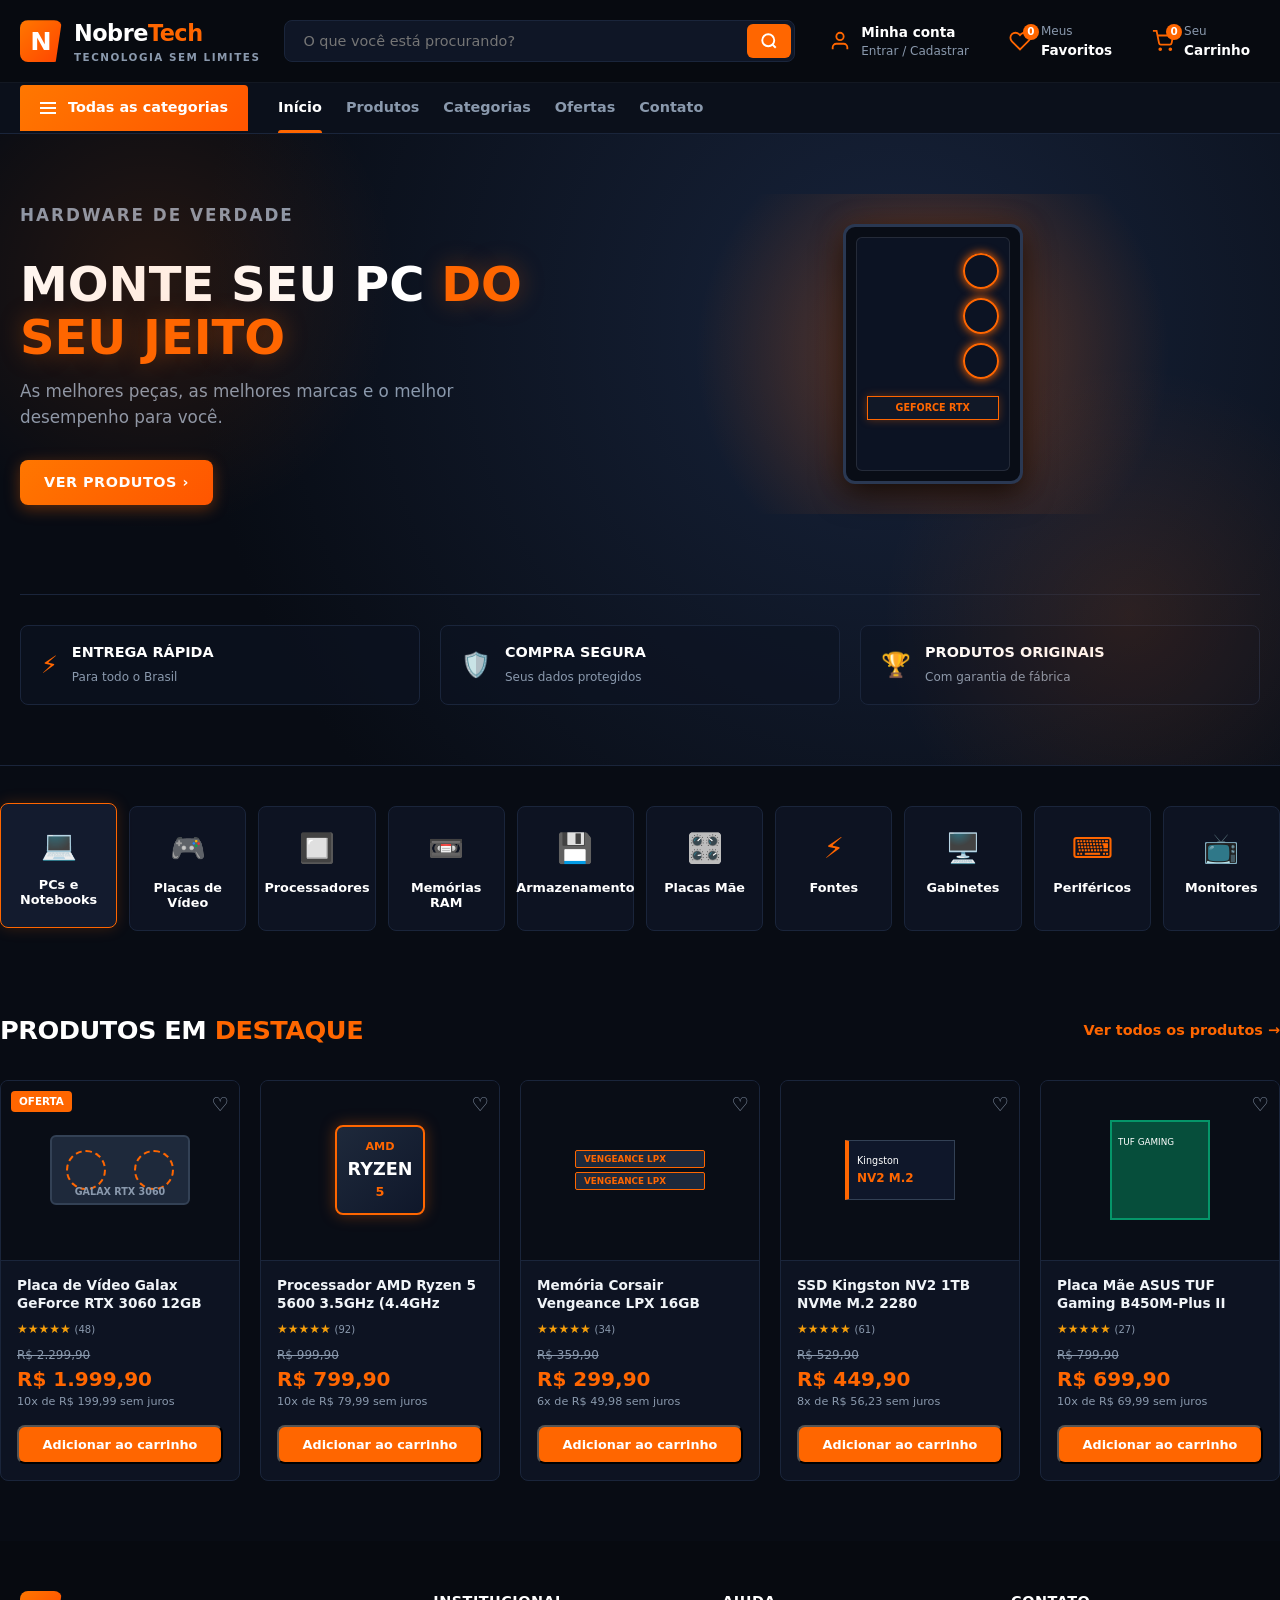
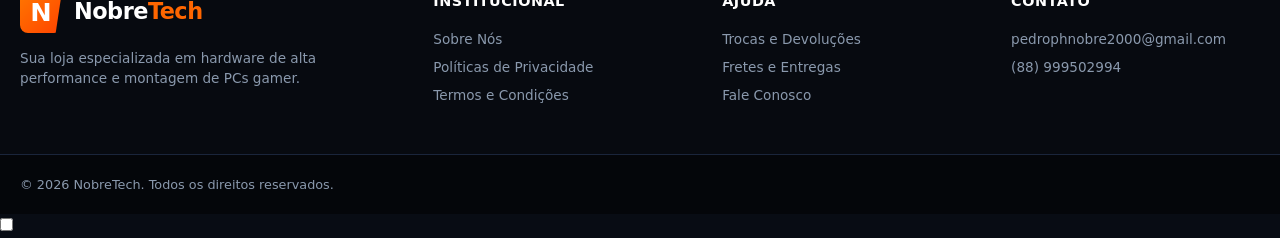
==== index.html @ abec3cfb "Update index.html" ====
<!DOCTYPE html>
<html lang="pt-BR">
<head>
    <meta charset="UTF-8">
    <meta name="viewport" content="width=device-width, initial-scale=1.0">
    <title>NobreTech - Tecnologia sem Limites</title>
    <link rel="stylesheet" href="style.css">
</head>
<body>

    <!-- CONTROLADORES DE MODAIS E GAVETAS (CHECKBOXES INVISÍVEIS) -->
    <input type="checkbox" id="cart-toggle" class="ui-toggle">
    <input type="checkbox" id="login-toggle" class="ui-toggle">
    <input type="checkbox" id="favorites-toggle" class="ui-toggle">
    <input type="checkbox" id="checkout-toggle" class="ui-toggle">

    <!-- CABEÇALHO -->
    <header class="site-header">
        <div class="container header-top">
            <a href="#" class="brand">
                <div class="brand-mark">N</div>
                <div class="brand-text">
                    <strong>Nobre<span>Tech</span></strong>
                    <small>TECNOLOGIA SEM LIMITES</small>
                </div>
            </a>

            <div class="search-box">
                <input type="text" placeholder="O que você está procurando?">
                <button type="button" aria-label="Buscar">
                    <svg viewBox="0 0 24 24"><circle cx="11" cy="11" r="8"></circle><line x1="21" y1="21" x2="16.65" y2="16.65"></line></svg>
                </button>
            </div>

            <div class="header-actions">
               <label for="auth-toggle" class="header-action" style="cursor: pointer;" title="Minha Conta">
    <div class="header-icon-wrap">
        <svg viewBox="0 0 24 24" width="22" height="22" stroke="currentColor" stroke-width="2" fill="none">
            <path d="M20 21v-2a4 4 0 0 0-4-4H8a4 4 0 0 0-4 4v2"></path>
            <circle cx="12" cy="7" r="4"></circle>
        </svg>
    </div>
    <span>
        <b>Minha conta</b>
        <small>Entrar / Cadastrar</small>
    </span>
</label>

                <label for="favorites-toggle" class="header-action">
                    <div class="header-icon-wrap">
                        <svg viewBox="0 0 24 24"><path d="M20.84 4.61a5.5 5.5 0 0 0-7.78 0L12 5.67l-1.06-1.06a5.5 5.5 0 0 0-7.78 7.78l1.06 1.06L12 21.23l8.78-8.78 1.06-1.06a5.5 5.5 0 0 0 0-7.78z"></path></svg>
                        <i>0</i>
                    </div>
                    <span>
                        <small>Meus</small>
                        <b>Favoritos</b>
                    </span>
                </label>

                <label for="cart-toggle" class="header-action">
                    <div class="header-icon-wrap">
                        <svg viewBox="0 0 24 24"><circle cx="9" cy="21" r="1"></circle><circle cx="20" cy="21" r="1"></circle><path d="M1 1h4l2.68 13.39a2 2 0 0 0 2 1.61h9.72a2 2 0 0 0 2-1.61L23 6H6"></path></svg>
                        <i>0</i>
                    </div>
                    <span>
                        <small>Seu</small>
                        <b>Carrinho</b>
                    </span>
                </label>
            </div>
        </div>

        <nav class="main-nav">
            <div class="container nav-inner">
                <div class="category-button">
                    <div class="hamburger"><i></i><i></i><i></i></div>
                    <span>Todas as categorias</span>
                </div>
                <div class="nav-links">
                    <a href="#" class="active">Início</a>
                    <a href="#">Produtos</a>
                    <a href="#">Categorias</a>
                    <a href="#">Ofertas</a>
                    <a href="#">Contato</a>
                </div>
            </div>
        </nav>
    </header>

    <!-- BANNER PRINCIPAL (HERO) -->
    <section class="hero">
        <div class="hero-shape hero-shape-left"></div>
        <div class="hero-shape hero-shape-right"></div>
        <div class="container hero-content">
            <div class="hero-copy">
                <p class="eyebrow">HARDWARE DE VERDADE</p>
                <h1>MONTE SEU PC <span>DO SEU JEITO</span></h1>
                <p>As melhores peças, as melhores marcas e o melhor desempenho para você.</p>
                <div class="hero-buttons">
                    <a href="#produtos" class="btn btn-orange">VER PRODUTOS &rsaquo;</a>
                </div>
            </div>

            <div class="hero-pc">
                <div class="pc-glow"></div>
                <div class="pc-case">
                    <div class="case-glass">
                        <div class="fan fan-1"></div>
                        <div class="fan fan-2"></div>
                        <div class="fan fan-3"></div>
                        <div class="gpu-label">GEFORCE RTX</div>
                    </div>
                </div>
            </div>

            <div class="hero-benefits">
                <div class="benefit">
                    <span>⚡</span>
                    <div>
                        <b>ENTREGA RÁPIDA</b>
                        <small>Para todo o Brasil</small>
                    </div>
                </div>
                <div class="benefit">
                    <span>🛡️</span>
                    <div>
                        <b>COMPRA SEGURA</b>
                        <small>Seus dados protegidos</small>
                    </div>
                </div>
                <div class="benefit">
                    <span>🏆</span>
                    <div>
                        <b>PRODUTOS ORIGINAIS</b>
                        <small>Com garantia de fábrica</small>
                    </div>
                </div>
            </div>
        </div>
    </section>

    <!-- CATEGORIAS -->
    <section class="categories-section container">
        <div class="category-grid">
            <div class="category-card active">
                <div class="category-icon">💻</div>
                <b>PCs e Notebooks</b>
            </div>
            <div class="category-card">
                <div class="category-icon">🎮</div>
                <b>Placas de Vídeo</b>
            </div>
            <div class="category-card">
                <div class="category-icon">🔲</div>
                <b>Processadores</b>
            </div>
            <div class="category-card">
                <div class="category-icon">📼</div>
                <b>Memórias RAM</b>
            </div>
            <div class="category-card">
                <div class="category-icon">💾</div>
                <b>Armazenamento</b>
            </div>
            <div class="category-card">
                <div class="category-icon">🎛️</div>
                <b>Placas Mãe</b>
            </div>
            <div class="category-card">
                <div class="category-icon">⚡</div>
                <b>Fontes</b>
            </div>
            <div class="category-card">
                <div class="category-icon">🖥️</div>
                <b>Gabinetes</b>
            </div>
            <div class="category-card">
                <div class="category-icon">⌨️</div>
                <b>Periféricos</b>
            </div>
            <div class="category-card">
                <div class="category-icon">📺</div>
                <b>Monitores</b>
            </div>
        </div>
    </section>

    <!-- PRODUTOS EM DESTAQUE -->
    <section id="produtos" class="products-section container">
        <div class="section-heading">
            <h2>PRODUTOS EM <span>DESTAQUE</span></h2>
            <a href="#">Ver todos os produtos &rarr;</a>
        </div>

        <div class="product-grid">
            <!-- Produto 1 -->
            <div class="product-card">
                <div class="product-image">
                    <span class="offer-tag">OFERTA</span>
                    <span class="heart">&#9825;</span>
                    <div class="gpu-shape">
                        <div class="gpu-fan"></div>
                        <div class="gpu-fan"></div>
                        <b>GALAX RTX 3060</b>
                    </div>
                </div>
                <div class="product-info">
                    <h3>Placa de Vídeo Galax GeForce RTX 3060 12GB GDDR6</h3>
                    <div class="stars">★★★★★ <small>(48)</small></div>
                    <del>R$ 2.299,90</del>
                    <div class="price">R$ 1.999,90</div>
                    <div class="installment">10x de R$ 199,99 sem juros</div>
                    <div class="product-actions">
                        <button class="btn-product">Adicionar ao carrinho</button>
                    </div>
                </div>
            </div>

            <!-- Produto 2 -->
            <div class="product-card">
                <div class="product-image">
                    <span class="heart">&#9825;</span>
                    <div class="cpu-box">
                        <span class="cpu-logo">AMD</span>
                        <b>RYZEN</b>
                        <strong>5</strong>
                    </div>
                </div>
                <div class="product-info">
                    <h3>Processador AMD Ryzen 5 5600 3.5GHz (4.4GHz Turbo)</h3>
                    <div class="stars">★★★★★ <small>(92)</small></div>
                    <del>R$ 999,90</del>
                    <div class="price">R$ 799,90</div>
                    <div class="installment">10x de R$ 79,99 sem juros</div>
                    <div class="product-actions">
                        <button class="btn-product">Adicionar ao carrinho</button>
                    </div>
                </div>
            </div>

            <!-- Produto 3 -->
            <div class="product-card">
                <div class="product-image">
                    <span class="heart">&#9825;</span>
                    <div>
                        <div class="ram-stick">VENGEANCE LPX</div>
                        <div class="ram-stick">VENGEANCE LPX</div>
                    </div>
                </div>
                <div class="product-info">
                    <h3>Memória Corsair Vengeance LPX 16GB (2x8GB) DDR4 3200MHz</h3>
                    <div class="stars">★★★★★ <small>(34)</small></div>
                    <del>R$ 359,90</del>
                    <div class="price">R$ 299,90</div>
                    <div class="installment">6x de R$ 49,98 sem juros</div>
                    <div class="product-actions">
                        <button class="btn-product">Adicionar ao carrinho</button>
                    </div>
                </div>
            </div>

            <!-- Produto 4 -->
            <div class="product-card">
                <div class="product-image">
                    <span class="heart">&#9825;</span>
                    <div class="ssd-drive">
                        <small style="color:#fff; font-size: 0.6rem;">Kingston</small>
                        <b style="color:var(--primary); font-size: 0.75rem;">NV2 M.2</b>
                    </div>
                </div>
                <div class="product-info">
                    <h3>SSD Kingston NV2 1TB NVMe M.2 2280</h3>
                    <div class="stars">★★★★★ <small>(61)</small></div>
                    <del>R$ 529,90</del>
                    <div class="price">R$ 449,90</div>
                    <div class="installment">8x de R$ 56,23 sem juros</div>
                    <div class="product-actions">
                        <button class="btn-product">Adicionar ao carrinho</button>
                    </div>
                </div>
            </div>

            <!-- Produto 5 -->
            <div class="product-card">
                <div class="product-image">
                    <span class="heart">&#9825;</span>
                    <div class="motherboard-shape">
                        <small style="color:#fff; font-size:0.55rem;">TUF GAMING</small>
                    </div>
                </div>
                <div class="product-info">
                    <h3>Placa Mãe ASUS TUF Gaming B450M-Plus II</h3>
                    <div class="stars">★★★★★ <small>(27)</small></div>
                    <del>R$ 799,90</del>
                    <div class="price">R$ 699,90</div>
                    <div class="installment">10x de R$ 69,99 sem juros</div>
                    <div class="product-actions">
                        <button class="btn-product">Adicionar ao carrinho</button>
                    </div>
                </div>
            </div>
        </div>
    </section>

    <!-- RODAPÉ -->
    <footer class="footer">
        <div class="container footer-main">
            <div>
                <a href="#" class="brand">
                    <div class="brand-mark">N</div>
                    <div class="brand-text">
                        <strong>Nobre<span>Tech</span></strong>
                    </div>
                </a>
                <p>Sua loja especializada em hardware de alta performance e montagem de PCs gamer.</p>
            </div>
            <div class="footer-column">
                <h3>INSTITUCIONAL</h3>
                <a href="#">Sobre Nós</a>
                <a href="#">Políticas de Privacidade</a>
                <a href="#">Termos e Condições</a>
            </div>
            <div class="footer-column">
                <h3>AJUDA</h3>
                <a href="#">Trocas e Devoluções</a>
                <a href="#">Fretes e Entregas</a>
                <a href="#">Fale Conosco</a>
            </div>
            <div class="footer-column">
                <h3>CONTATO</h3>
                <span>pedrophnobre2000@gmail.com</span>
                <span>(88) 999502994</span>
            </div>
        </div>
        <div class="footer-bottom">
            <div class="container">
                <p>&copy; 2026 NobreTech. Todos os direitos reservados.</p>
            </div>
        </div>
    </footer>

    <!-- GAVETA DO CARRINHO (INICIA VAZIA) -->
    <label for="cart-toggle" class="cart-overlay"></label>
    <div class="cart-drawer">
        <div class="cart-head">
            <h2>Seu Carrinho</h2>
            <label for="cart-toggle" class="modal-close">&times;</label>
        </div>

        <!-- ÁREA DINÂMICA (PREENCHIDA E GERENCIADA PELO SCRIPT.JS) -->
        <div class="cart-items">
            <p class="cart-empty-msg">Seu carrinho está vazio.</p>
        </div>

        <div class="cart-summary">
            <div>
                <span>Subtotal</span>
                <strong>R$ 0,00</strong>
            </div>
            <div>
                <span>Frete</span>
                <span class="free">Grátis</span>
            </div>
            <div class="total">
                <span>Total</span>
                <strong>R$ 0,00</strong>
            </div>
            
            <button type="button" class="btn btn-orange checkout-button">
                Finalizar Compra
            </button>
            <label for="cart-toggle" class="continue-shopping">
                Continuar Comprando
            </label>
        </div>
    </div>

    <!-- CHAMADA DO SCRIPT DE ADICIONAR/REMOVER PRODUTOS -->
    <script src="script.js"></script>

<!-- PAINEL LATERAL DE CADASTRO -->
<input type="checkbox" id="auth-toggle" class="drawer-toggle">
<div class="cart-drawer-overlay">
    <label for="auth-toggle" class="drawer-overlay-bg"></label>
    <div class="cart-drawer" style="max-width: 400px; padding: 25px;">
        <div class="cart-header">
            <h2>Criar Conta</h2>
            <label for="auth-toggle" class="cart-close" style="cursor: pointer;">&times;</label>
        </div>
        
        <form id="register-form" style="display: flex; flex-direction: column; gap: 15px; margin-top: 20px;">
            <div>
                <label style="display: block; margin-bottom: 5px; font-weight: 500;">Nome Completo</label>
                <input type="text" id="reg-name" required placeholder="Digite seu nome" style="width: 100%; padding: 10px; border: 1px solid #ddd; border-radius: 6px;">
            </div>
            <div>
                <label style="display: block; margin-bottom: 5px; font-weight: 500;">E-mail</label>
                <input type="email" id="reg-email" required placeholder="seu@email.com" style="width: 100%; padding: 10px; border: 1px solid #ddd; border-radius: 6px;">
            </div>
            <div>
                <label style="display: block; margin-bottom: 5px; font-weight: 500;">Senha</label>
                <input type="password" id="reg-password" required placeholder="Mínimo 6 caracteres" style="width: 100%; padding: 10px; border: 1px solid #ddd; border-radius: 6px;">
            </div>
            <button type="submit" class="btn-primary" style="margin-top: 10px; padding: 12px; border: none; cursor: pointer; border-radius: 6px; font-weight: bold;">Cadastrar</button>
        </form>
        
        <p id="auth-message" style="margin-top: 15px; text-align: center; color: #28a745; font-weight: bold; display: none;"></p>
    </div>
</div>
</body>
</html>
---- style.css ----
/* ==========================================================
   RESET E VARIÁVEIS DE CORES E ESTILOS
   ========================================================== */
:root {
    --bg-dark: #080c14;
    --bg-card: #0d1322;
    --bg-card-hover: #131b2e;
    --bg-header: #070a10;
    --bg-nav: #0b101b;
    --border-color: #1a253b;
    --border-focus: #ff6600;
    
    --primary: #ff6600;
    --primary-hover: #e05500;
    --primary-glow: rgba(255, 102, 0, 0.35);
    
    --text-main: #f0f4f8;
    --text-muted: #8a99ad;
    --text-white: #ffffff;
    
    --font-family: 'Segoe UI', system-ui, -apple-system, sans-serif;
    --transition: all 0.25s cubic-bezier(0.4, 0, 0.2, 1);
    --border-radius: 8px;
    --container-max: 1280px;
}

* {
    margin: 0;
    padding: 0;
    box-sizing: border-box;
    font-family: var(--font-family);
}

body {
    background-color: var(--bg-dark);
    color: var(--text-main);
    line-height: 1.5;
    overflow-x: hidden;
}

a {
    color: inherit;
    text-decoration: none;
    transition: var(--transition);
}

ul {
    list-style: none;
}

.container {
    max-width: var(--container-max);
    margin: 0 auto;
    padding: 0 20px;
}

/* Esconder os checkboxes que controlam os modais e gavetas */
.ui-toggle {
    display: none;
}

/* ==========================================================
   BOTÕES GERAIS
   ========================================================== */
.btn {
    display: inline-flex;
    align-items: center;
    justify-content: center;
    gap: 8px;
    padding: 12px 24px;
    font-weight: 700;
    font-size: 0.9rem;
    border-radius: var(--border-radius);
    cursor: pointer;
    transition: var(--transition);
    border: none;
    text-transform: uppercase;
    letter-spacing: 0.5px;
}

.btn-orange {
    background: linear-gradient(135deg, #ff7700 0%, #ff5500 100%);
    color: #fff;
    box-shadow: 0 4px 15px var(--primary-glow);
}

.btn-orange:hover {
    background: linear-gradient(135deg, #ff8811 0%, #ff6600 100%);
    box-shadow: 0 6px 20px rgba(255, 102, 0, 0.5);
    transform: translateY(-2px);
}

.btn-outline {
    background: transparent;
    color: var(--text-main);
    border: 1px solid var(--border-color);
}

.btn-outline:hover {
    border-color: var(--primary);
    color: var(--primary);
    background: rgba(255, 102, 0, 0.05);
}

/* ==========================================================
   CABEÇALHO (HEADER)
   ========================================================== */
.site-header {
    background-color: var(--bg-header);
    border-bottom: 1px solid var(--border-color);
    position: sticky;
    top: 0;
    z-index: 100;
}

.header-top {
    display: flex;
    align-items: center;
    justify-content: space-between;
    padding: 16px 20px;
    gap: 24px;
}

/* Marca / Logo */
.brand {
    display: flex;
    align-items: center;
    gap: 12px;
}

.brand-mark {
    background: linear-gradient(135deg, #ff7700, #ff4400);
    color: white;
    font-weight: 900;
    font-size: 1.6rem;
    width: 42px;
    height: 42px;
    display: flex;
    align-items: center;
    justify-content: center;
    border-radius: 8px;
    clip-path: polygon(0 0, 100% 0, 85% 100%, 0% 100%);
}

.brand-text {
    display: flex;
    flex-direction: column;
}

.brand-text strong {
    font-size: 1.4rem;
    color: var(--text-white);
    letter-spacing: -0.5px;
}

.brand-text strong span {
    color: var(--primary);
}

.brand-text small {
    font-size: 0.65rem;
    color: var(--text-muted);
    letter-spacing: 1.5px;
    font-weight: 600;
}

/* Barra de Busca */
.search-box {
    flex: 1;
    max-width: 550px;
    display: flex;
    position: relative;
}

.search-box input {
    width: 100%;
    padding: 12px 18px;
    background-color: #0f1626;
    border: 1px solid var(--border-color);
    border-radius: var(--border-radius);
    color: var(--text-main);
    font-size: 0.9rem;
    outline: none;
    transition: var(--transition);
}

.search-box input:focus {
    border-color: var(--primary);
    box-shadow: 0 0 0 3px rgba(255, 102, 0, 0.15);
}

.search-box button {
    position: absolute;
    right: 4px;
    top: 4px;
    bottom: 4px;
    width: 44px;
    background: var(--primary);
    border: none;
    border-radius: 6px;
    color: white;
    cursor: pointer;
    display: flex;
    align-items: center;
    justify-content: center;
    transition: var(--transition);
}

.search-box button:hover {
    background: var(--primary-hover);
}

.search-box button svg {
    width: 18px;
    height: 18px;
    stroke: currentColor;
    stroke-width: 2.5;
    fill: none;
}

/* Ações do Cabeçalho (Conta, Favoritos, Carrinho) */
.header-actions {
    display: flex;
    align-items: center;
    gap: 20px;
}

.header-action {
    display: flex;
    align-items: center;
    gap: 10px;
    cursor: pointer;
    padding: 6px 10px;
    border-radius: var(--border-radius);
    transition: var(--transition);
}

.header-action:hover {
    background-color: rgba(255, 255, 255, 0.05);
}

.header-action svg {
    width: 22px;
    height: 22px;
    stroke: var(--primary);
    stroke-width: 2;
    fill: none;
}

.header-action span {
    display: flex;
    flex-direction: column;
}

.header-action b {
    font-size: 0.85rem;
    color: var(--text-white);
}

.header-action small {
    font-size: 0.75rem;
    color: var(--text-muted);
}

.header-icon-wrap {
    position: relative;
    display: flex;
}

.header-icon-wrap i {
    position: absolute;
    top: -6px;
    right: -8px;
    background: var(--primary);
    color: white;
    font-style: normal;
    font-size: 0.65rem;
    font-weight: bold;
    width: 16px;
    height: 16px;
    border-radius: 50%;
    display: flex;
    align-items: center;
    justify-content: center;
}

/* Navegação Secundária */
.main-nav {
    background-color: var(--bg-nav);
    border-top: 1px solid rgba(255, 255, 255, 0.03);
}

.nav-inner {
    display: flex;
    align-items: center;
    gap: 30px;
}

.category-button {
    background: linear-gradient(135deg, #ff7700, #ff5500);
    color: white;
    font-weight: 700;
    padding: 12px 20px;
    display: flex;
    align-items: center;
    gap: 12px;
    font-size: 0.9rem;
    border-radius: 4px 4px 0 0;
}

.hamburger i {
    display: block;
    width: 16px;
    height: 2px;
    background: white;
    margin: 3px 0;
}

.nav-links {
    display: flex;
    gap: 24px;
}

.nav-links a {
    font-size: 0.9rem;
    font-weight: 600;
    color: var(--text-muted);
    padding: 14px 0;
    position: relative;
}

.nav-links a:hover,
.nav-links a.active {
    color: var(--text-white);
}

.nav-links a.active::after {
    content: '';
    position: absolute;
    bottom: 0;
    left: 0;
    right: 0;
    height: 3px;
    background: var(--primary);
    border-radius: 3px 3px 0 0;
}

/* ==========================================================
   SEÇÃO HERO (BANNER PRINCIPAL)
   ========================================================== */
.hero {
    position: relative;
    padding: 60px 0;
    background: radial-gradient(circle at 70% 30%, #17233b 0%, var(--bg-dark) 70%);
    overflow: hidden;
    border-bottom: 1px solid var(--border-color);
}

.hero-shape {
    position: absolute;
    width: 500px;
    height: 500px;
    background: radial-gradient(circle, rgba(255, 102, 0, 0.12) 0%, rgba(0,0,0,0) 70%);
    pointer-events: none;
}

.hero-shape-left { top: -100px; left: -100px; }
.hero-shape-right { bottom: -100px; right: -100px; }

.hero-content {
    display: grid;
    grid-template-columns: 1fr 1.2fr;
    gap: 40px;
    align-items: center;
}

.eyebrow {
    color: var(--primary);
    font-weight: 800;
    letter-spacing: 2px;
    font-size: 0.85rem;
    margin-bottom: 10px;
}

.hero-copy h1 {
    font-size: 3rem;
    line-height: 1.1;
    font-weight: 900;
    color: var(--text-white);
    margin-bottom: 16px;
}

.hero-copy h1 span {
    color: var(--primary);
    text-shadow: 0 0 25px var(--primary-glow);
}

.hero-copy p {
    color: var(--text-muted);
    font-size: 1.05rem;
    margin-bottom: 30px;
    max-width: 480px;
}

.hero-buttons {
    display: flex;
    gap: 16px;
}

/* Ilustração do Setup PC em CSS */
.hero-pc {
    position: relative;
    height: 320px;
    display: flex;
    align-items: center;
    justify-content: center;
}

.pc-glow {
    position: absolute;
    width: 100%;
    height: 100%;
    background: radial-gradient(circle, var(--primary-glow) 0%, transparent 65%);
}

.pc-case {
    width: 180px;
    height: 260px;
    background: #090d16;
    border: 3px solid #2a3852;
    border-radius: 12px;
    position: relative;
    box-shadow: 0 10px 30px rgba(0,0,0,0.8), 0 0 30px rgba(255, 102, 0, 0.2);
    padding: 10px;
}

.case-glass {
    width: 100%;
    height: 100%;
    background: rgba(15, 23, 42, 0.7);
    border-radius: 6px;
    position: relative;
    overflow: hidden;
    border: 1px solid rgba(255, 255, 255, 0.1);
}

.fan {
    width: 36px;
    height: 36px;
    border: 2px solid var(--primary);
    border-radius: 50%;
    position: absolute;
    box-shadow: 0 0 10px var(--primary);
}

.fan-1 { top: 15px; right: 10px; }
.fan-2 { top: 60px; right: 10px; }
.fan-3 { top: 105px; right: 10px; }

.gpu-label {
    position: absolute;
    bottom: 50px;
    left: 10px;
    right: 10px;
    height: 24px;
    background: #111827;
    border: 1px solid var(--primary);
    color: var(--primary);
    font-size: 0.6rem;
    font-weight: bold;
    display: flex;
    align-items: center;
    justify-content: center;
    box-shadow: 0 0 8px var(--primary-glow);
}

.hero-benefits {
    grid-column: 1 / -1;
    display: grid;
    grid-template-columns: repeat(3, 1fr);
    gap: 20px;
    margin-top: 40px;
    padding-top: 30px;
    border-top: 1px solid var(--border-color);
}

.benefit {
    display: flex;
    align-items: center;
    gap: 14px;
    background: rgba(13, 19, 34, 0.6);
    padding: 16px 20px;
    border-radius: var(--border-radius);
    border: 1px solid var(--border-color);
}

.benefit span {
    color: var(--primary);
    font-size: 1.5rem;
}

.benefit b {
    display: block;
    color: var(--text-white);
    font-size: 0.9rem;
}

.benefit small {
    color: var(--text-muted);
    font-size: 0.75rem;
}

/* ==========================================================
   SEÇÃO DE CATEGORIAS
   ========================================================== */
.categories-section {
    padding: 40px 0;
}

.category-grid {
    display: grid;
    grid-template-columns: repeat(auto-fill, minmax(110px, 1fr));
    gap: 12px;
}

.category-card {
    background: var(--bg-card);
    border: 1px solid var(--border-color);
    padding: 20px 10px;
    border-radius: var(--border-radius);
    text-align: center;
    display: flex;
    flex-direction: column;
    align-items: center;
    gap: 10px;
    transition: var(--transition);
}

.category-card:hover,
.category-card.active {
    border-color: var(--primary);
    background: var(--bg-card-hover);
    transform: translateY(-3px);
    box-shadow: 0 5px 15px rgba(0,0,0,0.3);
}

.category-card.active {
    border-color: var(--primary);
    box-shadow: 0 0 15px rgba(255, 102, 0, 0.2);
}

.category-icon {
    font-size: 1.8rem;
    color: var(--primary);
}

.category-card b {
    font-size: 0.8rem;
    color: var(--text-white);
    line-height: 1.2;
}

/* ==========================================================
   SEÇÃO DE PRODUTOS
   ========================================================== */
.products-section {
    padding: 40px 0 60px 0;
}

.section-heading {
    display: flex;
    justify-content: space-between;
    align-items: center;
    margin-bottom: 30px;
}

.section-heading h2 {
    font-size: 1.6rem;
    font-weight: 800;
    color: var(--text-white);
    letter-spacing: -0.5px;
}

.section-heading h2 span {
    color: var(--primary);
}

.section-heading a {
    color: var(--primary);
    font-weight: 700;
    font-size: 0.9rem;
}

.section-heading a:hover {
    text-decoration: underline;
}

.product-grid {
    display: grid;
    grid-template-columns: repeat(auto-fill, minmax(230px, 1fr));
    gap: 20px;
}

.product-card {
    background: var(--bg-card);
    border: 1px solid var(--border-color);
    border-radius: var(--border-radius);
    overflow: hidden;
    display: flex;
    flex-direction: column;
    transition: var(--transition);
    position: relative;
}

.product-card:hover {
    border-color: #2e3e5e;
    transform: translateY(-5px);
    box-shadow: 0 10px 25px rgba(0,0,0,0.5);
}

.product-image {
    height: 180px;
    background: #090d16;
    position: relative;
    display: flex;
    align-items: center;
    justify-content: center;
    border-bottom: 1px solid var(--border-color);
}

.offer-tag {
    position: absolute;
    top: 10px;
    left: 10px;
    background: var(--primary);
    color: white;
    font-size: 0.65rem;
    font-weight: 900;
    padding: 3px 8px;
    border-radius: 4px;
}

.heart {
    position: absolute;
    top: 10px;
    right: 10px;
    color: var(--text-muted);
    font-size: 1.2rem;
    cursor: pointer;
    transition: var(--transition);
}

.heart:hover {
    color: var(--primary);
}

/* Arte dos Produtos feita em CSS */
.gpu-shape {
    width: 140px;
    height: 70px;
    background: #1e293b;
    border-radius: 6px;
    border: 2px solid #334155;
    position: relative;
    display: flex;
    align-items: center;
    justify-content: space-around;
}

.gpu-fan {
    width: 40px;
    height: 40px;
    border: 2px dashed var(--primary);
    border-radius: 50%;
}

.gpu-shape b {
    position: absolute;
    bottom: 4px;
    font-size: 0.6rem;
    color: var(--text-muted);
}

.cpu-box {
    width: 90px;
    height: 90px;
    background: linear-gradient(135deg, #1e293b, #0f172a);
    border: 2px solid var(--primary);
    border-radius: 8px;
    display: flex;
    flex-direction: column;
    align-items: center;
    justify-content: center;
    color: white;
    box-shadow: 0 0 15px var(--primary-glow);
}

.cpu-logo { font-size: 0.7rem; font-weight: bold; color: var(--primary); }
.cpu-box b { font-size: 1.1rem; }
.cpu-box strong { font-size: 0.8rem; color: var(--primary); }

.ram-stick {
    width: 130px;
    height: 18px;
    background: #1e293b;
    border: 1px solid var(--primary);
    margin: 4px 0;
    border-radius: 2px;
    display: flex;
    align-items: center;
    padding-left: 8px;
    font-size: 0.55rem;
    color: var(--primary);
    font-weight: bold;
}

.ssd-drive {
    width: 110px;
    height: 60px;
    background: #0f172a;
    border: 1px solid #334155;
    border-left: 4px solid var(--primary);
    padding: 8px;
    display: flex;
    flex-direction: column;
    justify-content: center;
}

.motherboard-shape {
    width: 100px;
    height: 100px;
    background: #064e3b;
    border: 2px solid #059669;
    position: relative;
    padding: 6px;
}

.psu-shape {
    width: 90px;
    height: 80px;
    background: #111827;
    border: 2px solid #374151;
    display: flex;
    flex-direction: column;
    align-items: center;
    justify-content: center;
    color: #f59e0b;
    font-weight: bold;
    font-size: 0.8rem;
}

/* Detalhes e Ações do Produto */
.product-info {
    padding: 16px;
    display: flex;
    flex-direction: column;
    flex: 1;
}

.product-info h3 {
    font-size: 0.85rem;
    color: var(--text-main);
    font-weight: 600;
    line-height: 1.3;
    margin-bottom: 8px;
    height: 2.6em;
    overflow: hidden;
}

.stars {
    color: #f59e0b;
    font-size: 0.75rem;
    margin-bottom: 8px;
}

.stars small {
    color: var(--text-muted);
}

del {
    font-size: 0.75rem;
    color: var(--text-muted);
}

.price {
    font-size: 1.25rem;
    color: var(--primary);
    font-weight: 800;
}

.installment {
    font-size: 0.7rem;
    color: var(--text-muted);
    margin-bottom: 14px;
}

.product-actions {
    margin-top: auto;
    display: flex;
    flex-direction: column;
    gap: 8px;
}

.btn-product {
    background: var(--primary);
    color: white;
    text-align: center;
    padding: 10px;
    border-radius: var(--border-radius);
    font-weight: 700;
    font-size: 0.8rem;
    cursor: pointer;
    transition: var(--transition);
}

.btn-product:hover {
    background: var(--primary-hover);
}

.view-product {
    text-align: center;
    font-size: 0.75rem;
    color: var(--text-muted);
    cursor: pointer;
}

.view-product:hover {
    color: var(--text-white);
}

/* ==========================================================
   BANNER DE OFERTAS & PAGAMENTO
   ========================================================== */
.offers-section {
    padding: 20px 0;
}

.offer-banner {
    background: linear-gradient(90deg, #17233b 0%, #0d1322 100%);
    border: 1px solid var(--border-color);
    border-left: 4px solid var(--primary);
    padding: 30px 40px;
    border-radius: var(--border-radius);
    display: flex;
    justify-content: space-between;
    align-items: center;
}

.offer-banner p {
    color: var(--primary);
    font-weight: 800;
    font-size: 0.8rem;
}

.offer-banner h2 {
    font-size: 1.8rem;
    color: var(--text-white);
}

.offer-banner span {
    color: var(--text-muted);
    font-size: 0.9rem;
}

.payment-section {
    padding: 40px 0;
}

.payment-title {
    text-align: center;
    margin-bottom: 30px;
}

.payment-title p { color: var(--primary); font-weight: bold; font-size: 0.8rem; }
.payment-title h2 { color: var(--text-white); font-size: 1.6rem; }
.payment-title h2 span { color: var(--primary); }

.payment-grid {
    display: grid;
    grid-template-columns: repeat(3, 1fr);
    gap: 20px;
}

.payment-card {
    background: var(--bg-card);
    border: 1px solid var(--border-color);
    padding: 20px;
    border-radius: var(--border-radius);
    display: flex;
    align-items: center;
    gap: 15px;
    cursor: pointer;
    transition: var(--transition);
}

.payment-card:hover {
    border-color: var(--primary);
}

.payment-card b { display: block; color: var(--text-white); }
.payment-card small { color: var(--text-muted); }

/* BARRA DE BENEFÍCIOS INFERIOR */
.benefits-bar {
    background: var(--bg-nav);
    border-top: 1px solid var(--border-color);
    border-bottom: 1px solid var(--border-color);
    padding: 30px 0;
}

.benefits-grid {
    display: grid;
    grid-template-columns: repeat(4, 1fr);
    gap: 20px;
}

.bottom-benefit {
    display: flex;
    align-items: center;
    gap: 12px;
}

.bottom-benefit span {
    color: var(--primary);
    font-size: 1.4rem;
}

.bottom-benefit b {
    display: block;
    color: var(--text-white);
    font-size: 0.85rem;
}

.bottom-benefit small {
    color: var(--text-muted);
    font-size: 0.75rem;
}

/* ==========================================================
   RODAPÉ (FOOTER)
   ========================================================== */
.footer {
    background: var(--bg-header);
    padding-top: 50px;
}

.footer-main {
    display: grid;
    grid-template-columns: 1.5fr 1fr 1fr 1fr;
    gap: 40px;
    padding-bottom: 40px;
}

.footer-main p {
    color: var(--text-muted);
    font-size: 0.85rem;
    margin-top: 15px;
    max-width: 300px;
}

.footer-column h3 {
    color: var(--text-white);
    font-size: 0.9rem;
    margin-bottom: 16px;
    letter-spacing: 0.5px;
}

.footer-column a, .footer-column span {
    display: block;
    color: var(--text-muted);
    font-size: 0.85rem;
    margin-bottom: 8px;
}

.footer-column a:hover {
    color: var(--primary);
}

.footer-bottom {
    background: #04060a;
    padding: 20px 0;
    border-top: 1px solid var(--border-color);
    font-size: 0.8rem;
    color: var(--text-muted);
}

.footer-bottom .container {
    display: flex;
    justify-content: space-between;
}

/* ==========================================================
   MODAIS E DRAWERS (INTERATIVIDADE VIA CSS)
   ========================================================== */
.overlay {
    position: fixed;
    top: 0;
    left: 0;
    width: 100%;
    height: 100%;
    background: rgba(0, 0, 0, 0.8);
    backdrop-filter: blur(4px);
    display: flex;
    align-items: center;
    justify-content: center;
    opacity: 0;
    pointer-events: none;
    transition: var(--transition);
    z-index: 1000;
}

.modal {
    background: var(--bg-card);
    border: 1px solid var(--border-color);
    border-radius: var(--border-radius);
    padding: 30px;
    width: 100%;
    max-width: 400px;
    position: relative;
    transform: translateY(20px);
    transition: var(--transition);
}

.modal-close {
    position: absolute;
    top: 15px;
    right: 15px;
    font-size: 1.5rem;
    color: var(--text-muted);
    cursor: pointer;
}

.modal-close:hover { color: var(--text-white); }

.modal-kicker { color: var(--primary); font-weight: bold; font-size: 0.75rem; }
.modal h2 { color: var(--text-white); margin-bottom: 8px; }
.modal p { color: var(--text-muted); font-size: 0.85rem; margin-bottom: 20px; }

.modal form {
    display: flex;
    flex-direction: column;
    gap: 12px;
}

.modal label { font-size: 0.8rem; color: var(--text-white); }
.modal input {
    padding: 10px;
    background: #0f1626;
    border: 1px solid var(--border-color);
    border-radius: 4px;
    color: white;
}

/* Ativação dos Modais via Checkbox */
#login-toggle:checked ~ .login-overlay,
#favorites-toggle:checked ~ .favorites-overlay,
#quickview-1:checked ~ .qv-1,
#quickview-2:checked ~ .qv-2,
#quickview-3:checked ~ .qv-3,
#quickview-4:checked ~ .qv-4,
#quickview-5:checked ~ .qv-5,
#quickview-6:checked ~ .qv-6,
#checkout-toggle:checked ~ .checkout-overlay {
    opacity: 1;
    pointer-events: all;
}

#login-toggle:checked ~ .login-overlay .modal,
#favorites-toggle:checked ~ .favorites-overlay .modal,
#checkout-toggle:checked ~ .checkout-overlay .checkout-modal {
    transform: translateY(0);
}

/* CARRINHO GAVETA (CART DRAWER) */
.cart-drawer {
    position: fixed;
    top: 0;
    right: -400px;
    width: 100%;
    max-width: 380px;
    height: 100%;
    background: var(--bg-card);
    border-left: 1px solid var(--border-color);
    z-index: 1001;
    padding: 24px;
    display: flex;
    flex-direction: column;
    transition: var(--transition);
}

#cart-toggle:checked ~ .cart-drawer {
    right: 0;
}

#cart-toggle:checked ~ .cart-overlay {
    opacity: 1;
    pointer-events: all;
}

.cart-overlay {
    position: fixed;
    top: 0;
    left: 0;
    width: 100%;
    height: 100%;
    background: rgba(0,0,0,0.7);
    opacity: 0;
    pointer-events: none;
    transition: var(--transition);
    z-index: 1000;
}

.cart-head {
    display: flex;
    justify-content: space-between;
    align-items: center;
    padding-bottom: 16px;
    border-bottom: 1px solid var(--border-color);
}

.cart-item {
    display: flex;
    gap: 12px;
    padding: 16px 0;
    border-bottom: 1px solid var(--border-color);
}

.cart-item b { display: block; color: var(--text-white); font-size: 0.85rem; }
.cart-item small { color: var(--text-muted); display: block; }
.cart-item strong { color: var(--primary); }

.cart-summary {
    margin-top: auto;
    padding-top: 16px;
    border-top: 1px solid var(--border-color);
}

.cart-summary div {
    display: flex;
    justify-content: space-between;
    margin-bottom: 8px;
    color: var(--text-muted);
}

.cart-summary .total {
    color: var(--text-white);
    font-weight: bold;
    font-size: 1.1rem;
}

.cart-summary .free { color: #10b981; }

.checkout-button {
    margin-top: 16px;
    width: 100%;
}

.continue-shopping {
    display: block;
    text-align: center;
    margin-top: 10px;
    font-size: 0.8rem;
    color: var(--text-muted);
}

/* CHECKOUT MODAL EXTENDIDO */
.checkout-modal {
    background: var(--bg-card);
    border: 1px solid var(--border-color);
    border-radius: var(--border-radius);
    padding: 30px;
    width: 90%;
    max-width: 850px;
    position: relative;
    max-height: 90vh;
    overflow-y: auto;
}

.checkout-layout {
    display: grid;
    grid-template-columns: 1.5fr 1fr;
    gap: 30px;
    margin-top: 20px;
}

.form-grid {
    display: grid;
    grid-template-columns: 1fr 1fr;
    gap: 10px;
    margin-bottom: 16px;
}

.form-grid .wide {
    grid-column: 1 / -1;
}

.checkout-payments {
    display: flex;
    gap: 10px;
    margin: 10px 0 20px 0;
}

.checkout-payments label {
    flex: 1;
    background: #0f1626;
    border: 1px solid var(--border-color);
    padding: 10px;
    border-radius: 4px;
    text-align: center;
    cursor: pointer;
}

.checkout-summary {
    background: #090d16;
    padding: 20px;
    border-radius: var(--border-radius);
    border: 1px solid var(--border-color);
}

.checkout-summary div {
    display: flex;
    justify-content: space-between;
    margin-bottom: 10px;
    font-size: 0.85rem;
}

.checkout-total {
    font-size: 1.1rem !important;
    font-weight: bold;
    color: var(--primary);
}

/* ==========================================================
   RESPONSIVIDADE (MOBILE / TABLET)
   ========================================================== */
@media (max-width: 992px) {
    .hero-content {
        grid-template-columns: 1fr;
        text-align: center;
    }
    .hero-copy p { margin: 0 auto 30px auto; }
    .hero-buttons { justify-content: center; }
    .footer-main { grid-template-columns: 1fr 1fr; }
    .checkout-layout { grid-template-columns: 1fr; }
}

@media (max-width: 768px) {
    .header-top { flex-direction: column; }
    .search-box { width: 100%; }
    .hero-benefits, .benefits-grid, .payment-grid { grid-template-columns: 1fr; }
    .nav-links { display: none; }
    .footer-main { grid-template-columns: 1fr; }
}
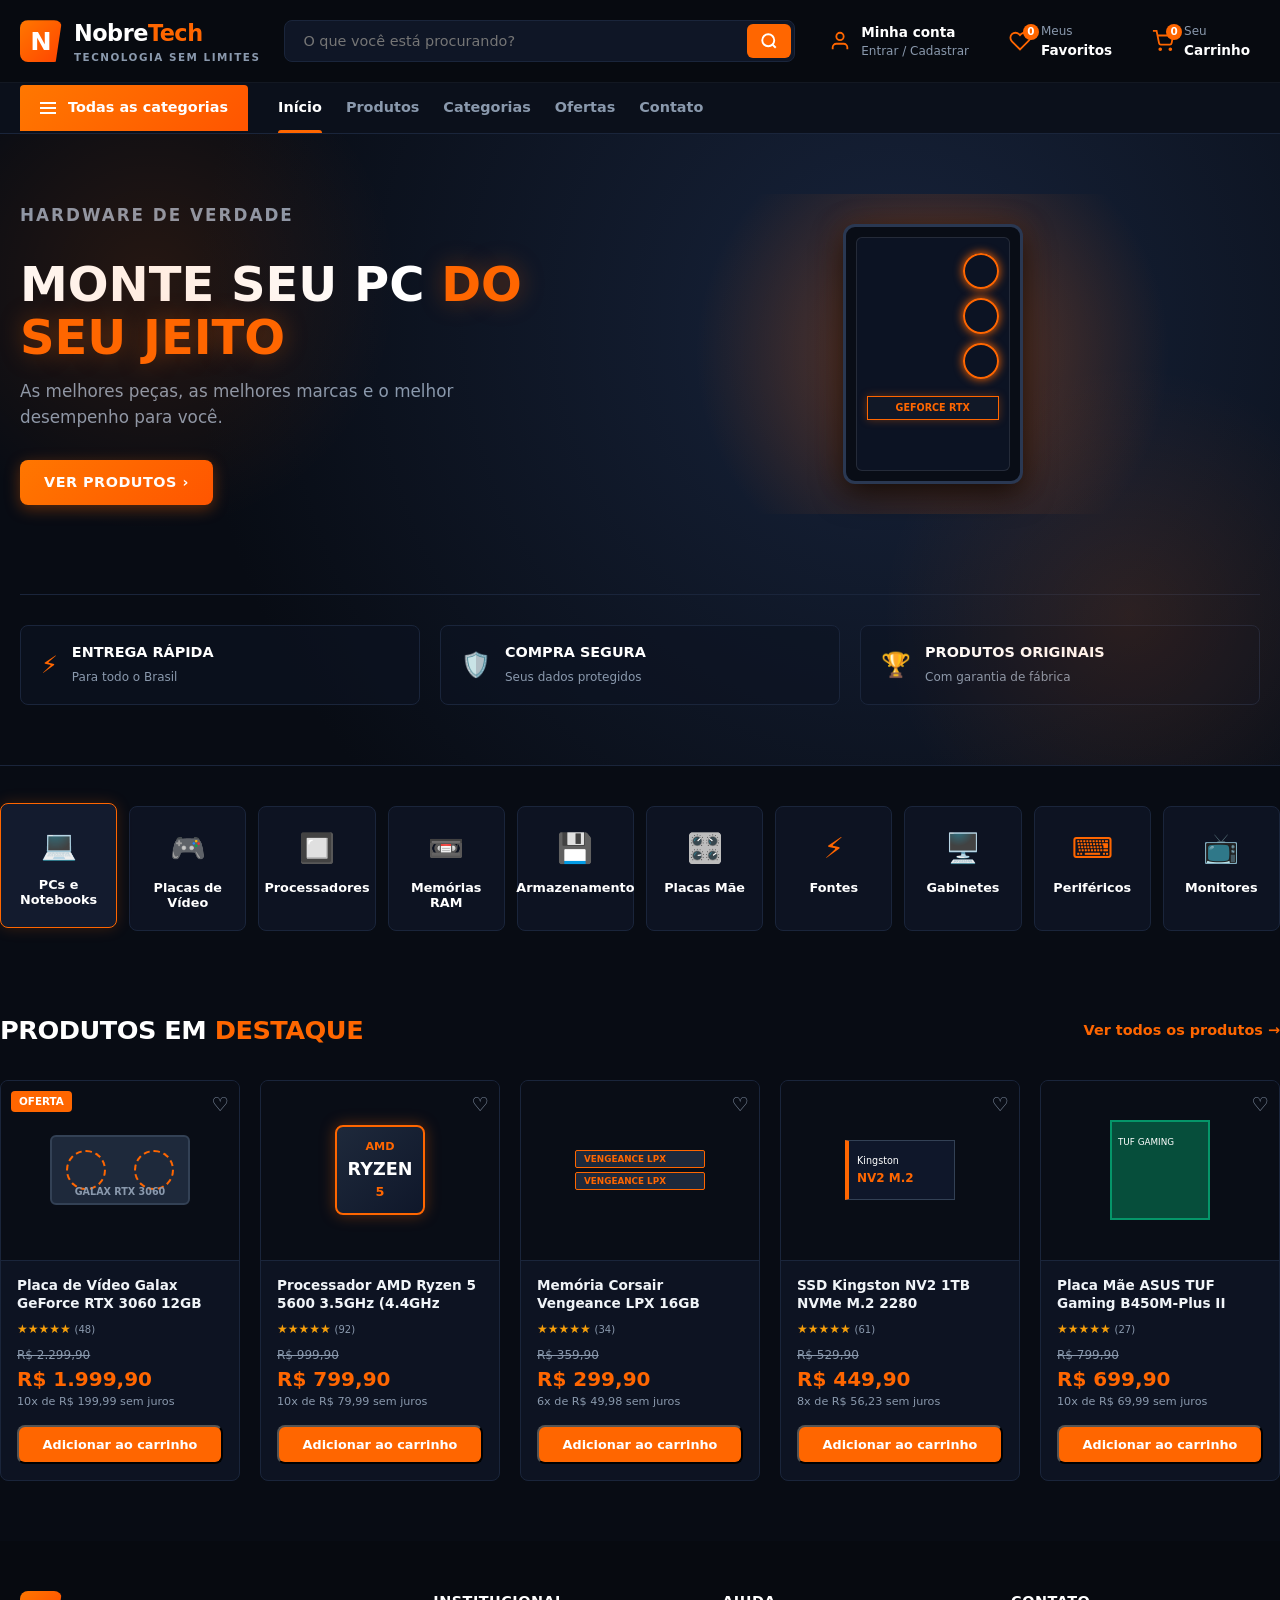
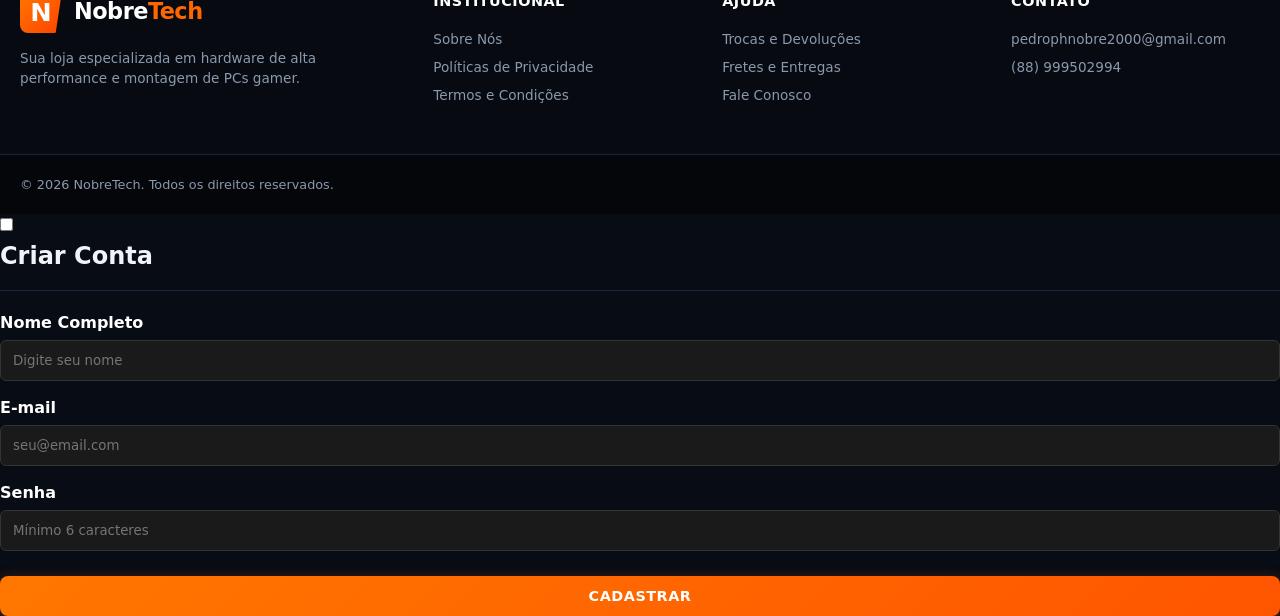
==== commit aeecf7f1: "Update index.html" ====
--- a/index.html
+++ b/index.html
@@ -407,5 +407,31 @@
         <p id="auth-message" style="margin-top: 15px; text-align: center; color: #28a745; font-weight: bold; display: none;"></p>
     </div>
 </div>
+<!-- PAINEL LATERAL DE CADASTRO -->
+    <label for="auth-toggle" class="auth-overlay"></label>
+    <div class="auth-drawer">
+        <div class="cart-head">
+            <h2>Criar Conta</h2>
+            <label for="auth-toggle" class="modal-close">&times;</label>
+        </div>
+
+        <form id="register-form" style="display: flex; flex-direction: column; gap: 15px; margin-top: 20px;">
+            <div>
+                <label style="display: block; margin-bottom: 5px; font-weight: bold; color: #fff;">Nome Completo</label>
+                <input type="text" id="reg-name" required placeholder="Digite seu nome" style="width: 100%; padding: 12px; border-radius: 6px; border: 1px solid #333; background: #1a1a1a; color: #fff;">
+            </div>
+            <div>
+                <label style="display: block; margin-bottom: 5px; font-weight: bold; color: #fff;">E-mail</label>
+                <input type="email" id="reg-email" required placeholder="seu@email.com" style="width: 100%; padding: 12px; border-radius: 6px; border: 1px solid #333; background: #1a1a1a; color: #fff;">
+            </div>
+            <div>
+                <label style="display: block; margin-bottom: 5px; font-weight: bold; color: #fff;">Senha</label>
+                <input type="password" id="reg-password" required placeholder="Mínimo 6 caracteres" style="width: 100%; padding: 12px; border-radius: 6px; border: 1px solid #333; background: #1a1a1a; color: #fff;">
+            </div>
+            <button type="submit" class="btn btn-orange" style="margin-top: 10px; width: 100%; padding: 12px; font-weight: bold; cursor: pointer;">Cadastrar</button>
+        </form>
+
+        <p id="auth-message" style="margin-top: 15px; text-align: center; color: #10b981; font-weight: bold; display: none;"></p>
+    </div>
 </body>
 </html>
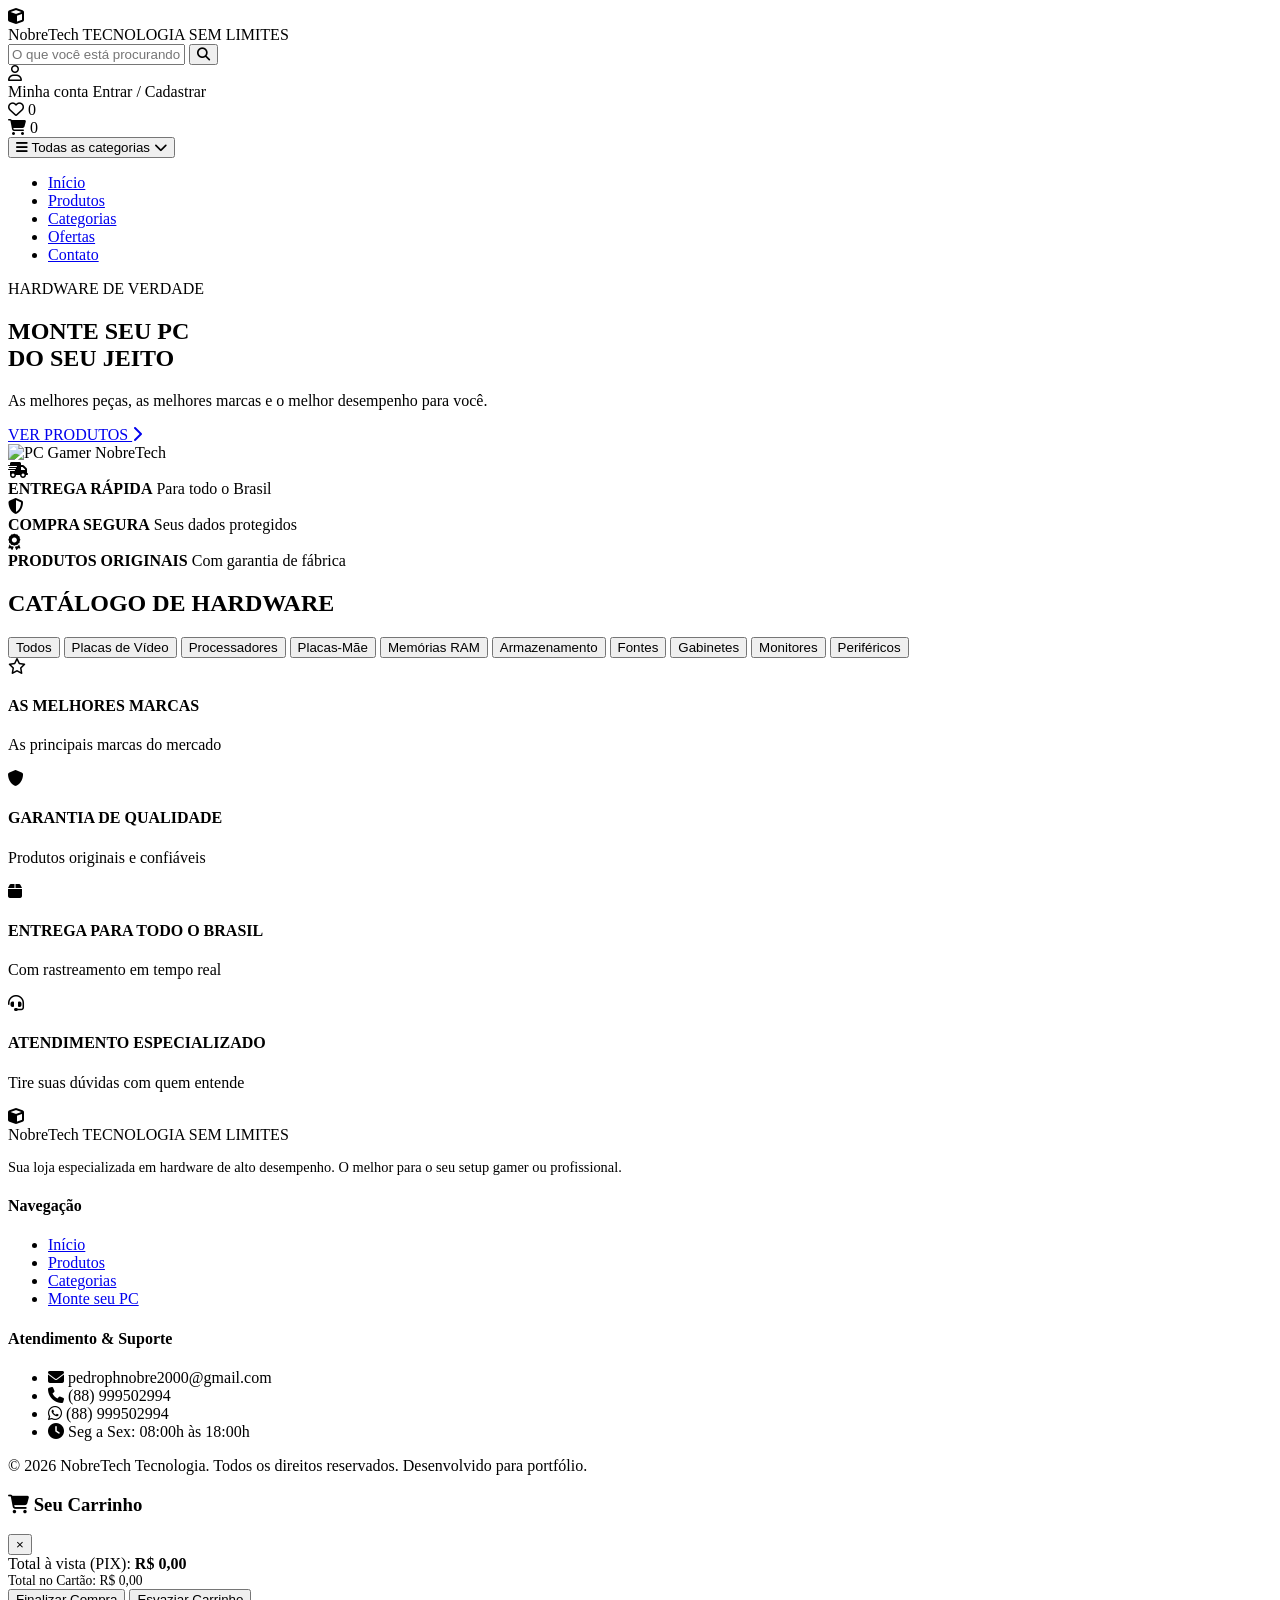
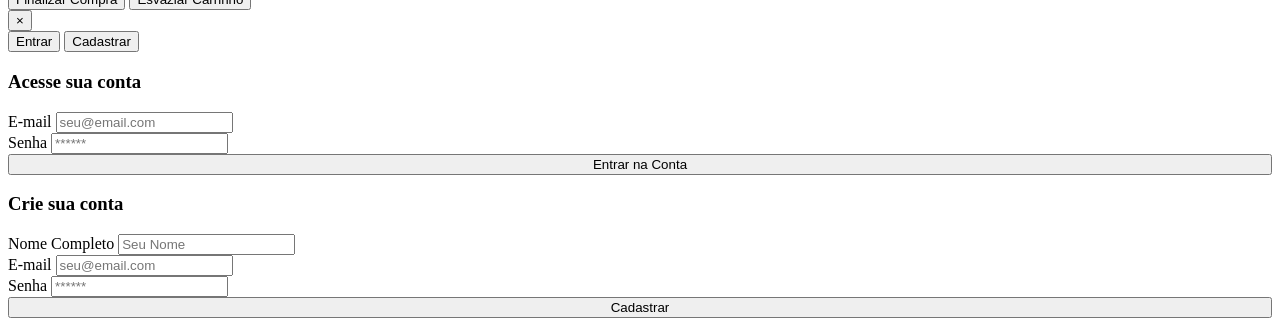
==== commit 059108d7: "Update index.html for e-commerce enhancements" ====
--- a/index.html
+++ b/index.html
@@ -3,435 +3,279 @@
 <head>
     <meta charset="UTF-8">
     <meta name="viewport" content="width=device-width, initial-scale=1.0">
-    <title>NobreTech - Tecnologia sem Limites</title>
-    <link rel="stylesheet" href="style.css">
+    <title>NobreTech | Tecnologia sem Limites - E-commerce</title>
+    <!-- CSS Externo -->
+    <link rel="stylesheet" href="styles.css">
+    <!-- FontAwesome para Ícones -->
+    <link rel="stylesheet" href="https://cdnjs.cloudflare.com/ajax/libs/font-awesome/6.4.0/css/all.min.css">
 </head>
 <body>
 
-    <!-- CONTROLADORES DE MODAIS E GAVETAS (CHECKBOXES INVISÍVEIS) -->
-    <input type="checkbox" id="cart-toggle" class="ui-toggle">
-    <input type="checkbox" id="login-toggle" class="ui-toggle">
-    <input type="checkbox" id="favorites-toggle" class="ui-toggle">
-    <input type="checkbox" id="checkout-toggle" class="ui-toggle">
-
-    <!-- CABEÇALHO -->
-    <header class="site-header">
-        <div class="container header-top">
-            <a href="#" class="brand">
-                <div class="brand-mark">N</div>
-                <div class="brand-text">
-                    <strong>Nobre<span>Tech</span></strong>
-                    <small>TECNOLOGIA SEM LIMITES</small>
-                </div>
-            </a>
-
+    <!-- BARRA SUPERIOR E NAVBAR -->
+    <header class="header">
+        <div class="top-bar">
+            <!-- Logo -->
+            <div class="logo">
+                <i class="fa-solid fa-cube logo-icon"></i>
+                <div class="logo-text">
+                    <span class="brand-name">NobreTech</span>
+                    <span class="brand-sub">TECNOLOGIA SEM LIMITES</span>
+                </div>
+            </div>
+
+            <!-- Pesquisa -->
             <div class="search-box">
-                <input type="text" placeholder="O que você está procurando?">
-                <button type="button" aria-label="Buscar">
-                    <svg viewBox="0 0 24 24"><circle cx="11" cy="11" r="8"></circle><line x1="21" y1="21" x2="16.65" y2="16.65"></line></svg>
-                </button>
-            </div>
-
-            <div class="header-actions">
-               <label for="auth-toggle" class="header-action" style="cursor: pointer;" title="Minha Conta">
-    <div class="header-icon-wrap">
-        <svg viewBox="0 0 24 24" width="22" height="22" stroke="currentColor" stroke-width="2" fill="none">
-            <path d="M20 21v-2a4 4 0 0 0-4-4H8a4 4 0 0 0-4 4v2"></path>
-            <circle cx="12" cy="7" r="4"></circle>
-        </svg>
-    </div>
-    <span>
-        <b>Minha conta</b>
-        <small>Entrar / Cadastrar</small>
-    </span>
-</label>
-
-                <label for="favorites-toggle" class="header-action">
-                    <div class="header-icon-wrap">
-                        <svg viewBox="0 0 24 24"><path d="M20.84 4.61a5.5 5.5 0 0 0-7.78 0L12 5.67l-1.06-1.06a5.5 5.5 0 0 0-7.78 7.78l1.06 1.06L12 21.23l8.78-8.78 1.06-1.06a5.5 5.5 0 0 0 0-7.78z"></path></svg>
-                        <i>0</i>
+                <input type="text" id="searchInput" placeholder="O que você está procurando? (Ex: RTX 4060, Ryzen, DDR5...)">
+                <button class="search-btn"><i class="fa-solid fa-magnifying-glass"></i></button>
+            </div>
+
+            <!-- Ações do Usuário -->
+            <div class="user-actions">
+                <div class="user-account" id="openAuthBtn">
+                    <i class="fa-regular fa-user"></i>
+                    <div>
+                        <span class="account-title" id="userNameDisplay">Minha conta</span>
+                        <span class="account-sub" id="userSubDisplay">Entrar / Cadastrar</span>
                     </div>
-                    <span>
-                        <small>Meus</small>
-                        <b>Favoritos</b>
-                    </span>
-                </label>
-
-                <label for="cart-toggle" class="header-action">
-                    <div class="header-icon-wrap">
-                        <svg viewBox="0 0 24 24"><circle cx="9" cy="21" r="1"></circle><circle cx="20" cy="21" r="1"></circle><path d="M1 1h4l2.68 13.39a2 2 0 0 0 2 1.61h9.72a2 2 0 0 0 2-1.61L23 6H6"></path></svg>
-                        <i>0</i>
-                    </div>
-                    <span>
-                        <small>Seu</small>
-                        <b>Carrinho</b>
-                    </span>
-                </label>
-            </div>
-        </div>
-
-        <nav class="main-nav">
-            <div class="container nav-inner">
-                <div class="category-button">
-                    <div class="hamburger"><i></i><i></i><i></i></div>
-                    <span>Todas as categorias</span>
-                </div>
-                <div class="nav-links">
-                    <a href="#" class="active">Início</a>
-                    <a href="#">Produtos</a>
-                    <a href="#">Categorias</a>
-                    <a href="#">Ofertas</a>
-                    <a href="#">Contato</a>
-                </div>
-            </div>
+                </div>
+                <div class="header-icon" title="Favoritos">
+                    <i class="fa-regular fa-heart"></i>
+                    <span class="badge">0</span>
+                </div>
+                <div class="header-icon" id="cartToggleBtn" title="Carrinho">
+                    <i class="fa-solid fa-cart-shopping"></i>
+                    <span class="badge" id="cartBadge">0</span>
+                </div>
+            </div>
+        </div>
+
+        <!-- Menu de Categorias -->
+        <nav class="nav-menu">
+            <button class="all-categories-btn">
+                <i class="fa-solid fa-bars"></i>
+                Todas as categorias
+                <i class="fa-solid fa-chevron-down" style="margin-left: auto;"></i>
+            </button>
+            <ul class="nav-links">
+                <li><a href="#" class="active">Início</a></li>
+                <li><a href="#produtos">Produtos</a></li>
+                <li><a href="#categorias">Categorias</a></li>
+                <li><a href="#ofertas">Ofertas</a></li>
+                <li><a href="#contato">Contato</a></li>
+            </ul>
         </nav>
     </header>
 
-    <!-- BANNER PRINCIPAL (HERO) -->
-    <section class="hero">
-        <div class="hero-shape hero-shape-left"></div>
-        <div class="hero-shape hero-shape-right"></div>
-        <div class="container hero-content">
-            <div class="hero-copy">
-                <p class="eyebrow">HARDWARE DE VERDADE</p>
-                <h1>MONTE SEU PC <span>DO SEU JEITO</span></h1>
-                <p>As melhores peças, as melhores marcas e o melhor desempenho para você.</p>
-                <div class="hero-buttons">
-                    <a href="#produtos" class="btn btn-orange">VER PRODUTOS &rsaquo;</a>
-                </div>
-            </div>
-
-            <div class="hero-pc">
-                <div class="pc-glow"></div>
-                <div class="pc-case">
-                    <div class="case-glass">
-                        <div class="fan fan-1"></div>
-                        <div class="fan fan-2"></div>
-                        <div class="fan fan-3"></div>
-                        <div class="gpu-label">GEFORCE RTX</div>
+    <!-- BANNER HERO -->
+    <section class="hero-banner">
+        <div class="hero-content">
+            <span class="hero-subtitle">HARDWARE DE VERDADE</span>
+            <h1 class="hero-title">MONTE SEU PC<br><span class="highlight">DO SEU JEITO</span></h1>
+            <p class="hero-description">As melhores peças, as melhores marcas e o melhor desempenho para você.</p>
+            <a href="#produtos" class="btn-primary">VER PRODUTOS <i class="fa-solid fa-chevron-right"></i></a>
+        </div>
+        <div class="hero-image">
+            <img src="https://images.unsplash.com/photo-1587202372775-e229f172b9d7?auto=format&fit=crop&w=1000&q=80" alt="PC Gamer NobreTech">
+        </div>
+        <div class="hero-features">
+            <div class="feature-item">
+                <i class="fa-solid fa-truck-fast"></i>
+                <div>
+                    <strong>ENTREGA RÁPIDA</strong>
+                    <span>Para todo o Brasil</span>
+                </div>
+            </div>
+            <div class="feature-item">
+                <i class="fa-solid fa-shield-halved"></i>
+                <div>
+                    <strong>COMPRA SEGURA</strong>
+                    <span>Seus dados protegidos</span>
+                </div>
+            </div>
+            <div class="feature-item">
+                <i class="fa-solid fa-award"></i>
+                <div>
+                    <strong>PRODUTOS ORIGINAIS</strong>
+                    <span>Com garantia de fábrica</span>
+                </div>
+            </div>
+        </div>
+    </section>
+
+    <!-- CATEGORIAS -->
+    <section class="categories-section" id="categorias">
+        <div class="category-grid" id="categoryContainer">
+            <!-- Injetado via JavaScript -->
+        </div>
+    </section>
+
+    <!-- CONTAINER DE PRODUTOS -->
+    <main class="products-section" id="produtos">
+        <div class="section-header">
+            <h2><span class="bar"></span> CATÁLOGO DE HARDWARE</h2>
+            <div class="filter-pills" id="filterPills">
+                <button class="pill active" data-category="todos">Todos</button>
+                <button class="pill" data-category="gpu">Placas de Vídeo</button>
+                <button class="pill" data-category="cpu">Processadores</button>
+                <button class="pill" data-category="motherboard">Placas-Mãe</button>
+                <button class="pill" data-category="ram">Memórias RAM</button>
+                <button class="pill" data-category="storage">Armazenamento</button>
+                <button class="pill" data-category="psu">Fontes</button>
+                <button class="pill" data-category="case">Gabinetes</button>
+                <button class="pill" data-category="monitor">Monitores</button>
+                <button class="pill" data-category="peripherals">Periféricos</button>
+            </div>
+        </div>
+
+        <div class="product-grid" id="productGrid">
+            <!-- Os cards de produtos serão renderizados via Javascript -->
+        </div>
+    </main>
+
+    <!-- INFORMAÇÕES ADICIONAIS -->
+    <section class="benefits-bar">
+        <div class="benefit-card">
+            <i class="fa-regular fa-star"></i>
+            <div>
+                <h4>AS MELHORES MARCAS</h4>
+                <p>As principais marcas do mercado</p>
+            </div>
+        </div>
+        <div class="benefit-card">
+            <i class="fa-solid fa-shield"></i>
+            <div>
+                <h4>GARANTIA DE QUALIDADE</h4>
+                <p>Produtos originais e confiáveis</p>
+            </div>
+        </div>
+        <div class="benefit-card">
+            <i class="fa-solid fa-box"></i>
+            <div>
+                <h4>ENTREGA PARA TODO O BRASIL</h4>
+                <p>Com rastreamento em tempo real</p>
+            </div>
+        </div>
+        <div class="benefit-card">
+            <i class="fa-solid fa-headset"></i>
+            <div>
+                <h4>ATENDIMENTO ESPECIALIZADO</h4>
+                <p>Tire suas dúvidas com quem entende</p>
+            </div>
+        </div>
+    </section>
+
+    <!-- FOOTER -->
+    <footer class="footer" id="contato">
+        <div class="footer-grid">
+            <div class="footer-col">
+                <div class="logo">
+                    <i class="fa-solid fa-cube logo-icon"></i>
+                    <div class="logo-text">
+                        <span class="brand-name">NobreTech</span>
+                        <span class="brand-sub">TECNOLOGIA SEM LIMITES</span>
                     </div>
                 </div>
-            </div>
-
-            <div class="hero-benefits">
-                <div class="benefit">
-                    <span>⚡</span>
-                    <div>
-                        <b>ENTREGA RÁPIDA</b>
-                        <small>Para todo o Brasil</small>
-                    </div>
-                </div>
-                <div class="benefit">
-                    <span>🛡️</span>
-                    <div>
-                        <b>COMPRA SEGURA</b>
-                        <small>Seus dados protegidos</small>
-                    </div>
-                </div>
-                <div class="benefit">
-                    <span>🏆</span>
-                    <div>
-                        <b>PRODUTOS ORIGINAIS</b>
-                        <small>Com garantia de fábrica</small>
-                    </div>
-                </div>
-            </div>
-        </div>
-    </section>
-
-    <!-- CATEGORIAS -->
-    <section class="categories-section container">
-        <div class="category-grid">
-            <div class="category-card active">
-                <div class="category-icon">💻</div>
-                <b>PCs e Notebooks</b>
-            </div>
-            <div class="category-card">
-                <div class="category-icon">🎮</div>
-                <b>Placas de Vídeo</b>
-            </div>
-            <div class="category-card">
-                <div class="category-icon">🔲</div>
-                <b>Processadores</b>
-            </div>
-            <div class="category-card">
-                <div class="category-icon">📼</div>
-                <b>Memórias RAM</b>
-            </div>
-            <div class="category-card">
-                <div class="category-icon">💾</div>
-                <b>Armazenamento</b>
-            </div>
-            <div class="category-card">
-                <div class="category-icon">🎛️</div>
-                <b>Placas Mãe</b>
-            </div>
-            <div class="category-card">
-                <div class="category-icon">⚡</div>
-                <b>Fontes</b>
-            </div>
-            <div class="category-card">
-                <div class="category-icon">🖥️</div>
-                <b>Gabinetes</b>
-            </div>
-            <div class="category-card">
-                <div class="category-icon">⌨️</div>
-                <b>Periféricos</b>
-            </div>
-            <div class="category-card">
-                <div class="category-icon">📺</div>
-                <b>Monitores</b>
-            </div>
-        </div>
-    </section>
-
-    <!-- PRODUTOS EM DESTAQUE -->
-    <section id="produtos" class="products-section container">
-        <div class="section-heading">
-            <h2>PRODUTOS EM <span>DESTAQUE</span></h2>
-            <a href="#">Ver todos os produtos &rarr;</a>
-        </div>
-
-        <div class="product-grid">
-            <!-- Produto 1 -->
-            <div class="product-card">
-                <div class="product-image">
-                    <span class="offer-tag">OFERTA</span>
-                    <span class="heart">&#9825;</span>
-                    <div class="gpu-shape">
-                        <div class="gpu-fan"></div>
-                        <div class="gpu-fan"></div>
-                        <b>GALAX RTX 3060</b>
-                    </div>
-                </div>
-                <div class="product-info">
-                    <h3>Placa de Vídeo Galax GeForce RTX 3060 12GB GDDR6</h3>
-                    <div class="stars">★★★★★ <small>(48)</small></div>
-                    <del>R$ 2.299,90</del>
-                    <div class="price">R$ 1.999,90</div>
-                    <div class="installment">10x de R$ 199,99 sem juros</div>
-                    <div class="product-actions">
-                        <button class="btn-product">Adicionar ao carrinho</button>
-                    </div>
-                </div>
-            </div>
-
-            <!-- Produto 2 -->
-            <div class="product-card">
-                <div class="product-image">
-                    <span class="heart">&#9825;</span>
-                    <div class="cpu-box">
-                        <span class="cpu-logo">AMD</span>
-                        <b>RYZEN</b>
-                        <strong>5</strong>
-                    </div>
-                </div>
-                <div class="product-info">
-                    <h3>Processador AMD Ryzen 5 5600 3.5GHz (4.4GHz Turbo)</h3>
-                    <div class="stars">★★★★★ <small>(92)</small></div>
-                    <del>R$ 999,90</del>
-                    <div class="price">R$ 799,90</div>
-                    <div class="installment">10x de R$ 79,99 sem juros</div>
-                    <div class="product-actions">
-                        <button class="btn-product">Adicionar ao carrinho</button>
-                    </div>
-                </div>
-            </div>
-
-            <!-- Produto 3 -->
-            <div class="product-card">
-                <div class="product-image">
-                    <span class="heart">&#9825;</span>
-                    <div>
-                        <div class="ram-stick">VENGEANCE LPX</div>
-                        <div class="ram-stick">VENGEANCE LPX</div>
-                    </div>
-                </div>
-                <div class="product-info">
-                    <h3>Memória Corsair Vengeance LPX 16GB (2x8GB) DDR4 3200MHz</h3>
-                    <div class="stars">★★★★★ <small>(34)</small></div>
-                    <del>R$ 359,90</del>
-                    <div class="price">R$ 299,90</div>
-                    <div class="installment">6x de R$ 49,98 sem juros</div>
-                    <div class="product-actions">
-                        <button class="btn-product">Adicionar ao carrinho</button>
-                    </div>
-                </div>
-            </div>
-
-            <!-- Produto 4 -->
-            <div class="product-card">
-                <div class="product-image">
-                    <span class="heart">&#9825;</span>
-                    <div class="ssd-drive">
-                        <small style="color:#fff; font-size: 0.6rem;">Kingston</small>
-                        <b style="color:var(--primary); font-size: 0.75rem;">NV2 M.2</b>
-                    </div>
-                </div>
-                <div class="product-info">
-                    <h3>SSD Kingston NV2 1TB NVMe M.2 2280</h3>
-                    <div class="stars">★★★★★ <small>(61)</small></div>
-                    <del>R$ 529,90</del>
-                    <div class="price">R$ 449,90</div>
-                    <div class="installment">8x de R$ 56,23 sem juros</div>
-                    <div class="product-actions">
-                        <button class="btn-product">Adicionar ao carrinho</button>
-                    </div>
-                </div>
-            </div>
-
-            <!-- Produto 5 -->
-            <div class="product-card">
-                <div class="product-image">
-                    <span class="heart">&#9825;</span>
-                    <div class="motherboard-shape">
-                        <small style="color:#fff; font-size:0.55rem;">TUF GAMING</small>
-                    </div>
-                </div>
-                <div class="product-info">
-                    <h3>Placa Mãe ASUS TUF Gaming B450M-Plus II</h3>
-                    <div class="stars">★★★★★ <small>(27)</small></div>
-                    <del>R$ 799,90</del>
-                    <div class="price">R$ 699,90</div>
-                    <div class="installment">10x de R$ 69,99 sem juros</div>
-                    <div class="product-actions">
-                        <button class="btn-product">Adicionar ao carrinho</button>
-                    </div>
-                </div>
-            </div>
-        </div>
-    </section>
-
-    <!-- RODAPÉ -->
-    <footer class="footer">
-        <div class="container footer-main">
-            <div>
-                <a href="#" class="brand">
-                    <div class="brand-mark">N</div>
-                    <div class="brand-text">
-                        <strong>Nobre<span>Tech</span></strong>
-                    </div>
-                </a>
-                <p>Sua loja especializada em hardware de alta performance e montagem de PCs gamer.</p>
-            </div>
-            <div class="footer-column">
-                <h3>INSTITUCIONAL</h3>
-                <a href="#">Sobre Nós</a>
-                <a href="#">Políticas de Privacidade</a>
-                <a href="#">Termos e Condições</a>
-            </div>
-            <div class="footer-column">
-                <h3>AJUDA</h3>
-                <a href="#">Trocas e Devoluções</a>
-                <a href="#">Fretes e Entregas</a>
-                <a href="#">Fale Conosco</a>
-            </div>
-            <div class="footer-column">
-                <h3>CONTATO</h3>
-                <span>pedrophnobre2000@gmail.com</span>
-                <span>(88) 999502994</span>
+                <p style="margin-top: 15px; color: var(--text-muted); font-size: 0.9rem;">
+                    Sua loja especializada em hardware de alto desempenho. O melhor para o seu setup gamer ou profissional.
+                </p>
+            </div>
+
+            <div class="footer-col">
+                <h4>Navegação</h4>
+                <ul>
+                    <li><a href="#">Início</a></li>
+                    <li><a href="#produtos">Produtos</a></li>
+                    <li><a href="#categorias">Categorias</a></li>
+                    <li><a href="#ofertas">Monte seu PC</a></li>
+                </ul>
+            </div>
+
+            <div class="footer-col">
+                <h4>Atendimento & Suporte</h4>
+                <ul class="contact-list">
+                    <li><i class="fa-solid fa-envelope"></i> pedrophnobre2000@gmail.com</li>
+                    <li><i class="fa-solid fa-phone"></i> (88) 999502994</li>
+                    <li><i class="fa-brands fa-whatsapp"></i> (88) 999502994</li>
+                    <li><i class="fa-solid fa-clock"></i> Seg a Sex: 08:00h às 18:00h</li>
+                </ul>
             </div>
         </div>
         <div class="footer-bottom">
-            <div class="container">
-                <p>&copy; 2026 NobreTech. Todos os direitos reservados.</p>
-            </div>
+            <p>&copy; 2026 NobreTech Tecnologia. Todos os direitos reservados. Desenvolvido para portfólio.</p>
         </div>
     </footer>
 
-    <!-- GAVETA DO CARRINHO (INICIA VAZIA) -->
-    <label for="cart-toggle" class="cart-overlay"></label>
-    <div class="cart-drawer">
-        <div class="cart-head">
-            <h2>Seu Carrinho</h2>
-            <label for="cart-toggle" class="modal-close">&times;</label>
-        </div>
-
-        <!-- ÁREA DINÂMICA (PREENCHIDA E GERENCIADA PELO SCRIPT.JS) -->
-        <div class="cart-items">
-            <p class="cart-empty-msg">Seu carrinho está vazio.</p>
-        </div>
-
-        <div class="cart-summary">
-            <div>
-                <span>Subtotal</span>
-                <strong>R$ 0,00</strong>
-            </div>
-            <div>
-                <span>Frete</span>
-                <span class="free">Grátis</span>
-            </div>
-            <div class="total">
-                <span>Total</span>
-                <strong>R$ 0,00</strong>
-            </div>
-            
-            <button type="button" class="btn btn-orange checkout-button">
-                Finalizar Compra
-            </button>
-            <label for="cart-toggle" class="continue-shopping">
-                Continuar Comprando
-            </label>
+    <!-- PAINEL LATERAL DO CARRINHO (DRAWER) -->
+    <div class="cart-overlay" id="cartOverlay"></div>
+    <div class="cart-drawer" id="cartDrawer">
+        <div class="cart-header">
+            <h3><i class="fa-solid fa-cart-shopping"></i> Seu Carrinho</h3>
+            <button class="close-cart" id="closeCartBtn">&times;</button>
+        </div>
+
+        <!-- BARRA DE ROLAGEM DEDICADA PARA VÁRIOS PRODUTOS -->
+        <div class="cart-items-container" id="cartItemsContainer">
+            <!-- Produtos do carrinho serão renderizados dinamicamente aqui -->
+        </div>
+
+        <div class="cart-footer">
+            <div class="cart-total-row">
+                <span>Total à vista (PIX):</span>
+                <strong id="cartTotalPix">R$ 0,00</strong>
+            </div>
+            <div class="cart-total-row" style="font-size: 0.85rem; color: var(--text-muted);">
+                <span>Total no Cartão:</span>
+                <span id="cartTotalCard">R$ 0,00</span>
+            </div>
+            <button class="btn-checkout" onclick="checkout()">Finalizar Compra</button>
+            <button class="btn-clear" onclick="clearCart()">Esvaziar Carrinho</button>
         </div>
     </div>
 
-    <!-- CHAMADA DO SCRIPT DE ADICIONAR/REMOVER PRODUTOS -->
+    <!-- MODAL DE AUTENTICAÇÃO (LOGIN / CADASTRO) -->
+    <div class="auth-overlay" id="authOverlay">
+        <div class="auth-modal">
+            <button class="close-modal" id="closeAuthBtn">&times;</button>
+            <div class="auth-tabs">
+                <button class="auth-tab active" id="loginTabBtn">Entrar</button>
+                <button class="auth-tab" id="registerTabBtn">Cadastrar</button>
+            </div>
+
+            <!-- Form de Login -->
+            <form id="loginForm" class="auth-form active">
+                <h3>Acesse sua conta</h3>
+                <div class="form-group">
+                    <label>E-mail</label>
+                    <input type="email" id="loginEmail" placeholder="seu@email.com" required>
+                </div>
+                <div class="form-group">
+                    <label>Senha</label>
+                    <input type="password" id="loginPassword" placeholder="******" required>
+                </div>
+                <button type="submit" class="btn-primary" style="width: 100%;">Entrar na Conta</button>
+            </form>
+
+            <!-- Form de Cadastro -->
+            <form id="registerForm" class="auth-form">
+                <h3>Crie sua conta</h3>
+                <div class="form-group">
+                    <label>Nome Completo</label>
+                    <input type="text" id="regName" placeholder="Seu Nome" required>
+                </div>
+                <div class="form-group">
+                    <label>E-mail</label>
+                    <input type="email" id="regEmail" placeholder="seu@email.com" required>
+                </div>
+                <div class="form-group">
+                    <label>Senha</label>
+                    <input type="password" id="regPassword" placeholder="******" required>
+                </div>
+                <button type="submit" class="btn-primary" style="width: 100%;">Cadastrar</button>
+            </form>
+        </div>
+    </div>
+
+    <!-- Script Javascript Externo -->
     <script src="script.js"></script>
-
-<!-- PAINEL LATERAL DE CADASTRO -->
-<input type="checkbox" id="auth-toggle" class="drawer-toggle">
-<div class="cart-drawer-overlay">
-    <label for="auth-toggle" class="drawer-overlay-bg"></label>
-    <div class="cart-drawer" style="max-width: 400px; padding: 25px;">
-        <div class="cart-header">
-            <h2>Criar Conta</h2>
-            <label for="auth-toggle" class="cart-close" style="cursor: pointer;">&times;</label>
-        </div>
-        
-        <form id="register-form" style="display: flex; flex-direction: column; gap: 15px; margin-top: 20px;">
-            <div>
-                <label style="display: block; margin-bottom: 5px; font-weight: 500;">Nome Completo</label>
-                <input type="text" id="reg-name" required placeholder="Digite seu nome" style="width: 100%; padding: 10px; border: 1px solid #ddd; border-radius: 6px;">
-            </div>
-            <div>
-                <label style="display: block; margin-bottom: 5px; font-weight: 500;">E-mail</label>
-                <input type="email" id="reg-email" required placeholder="seu@email.com" style="width: 100%; padding: 10px; border: 1px solid #ddd; border-radius: 6px;">
-            </div>
-            <div>
-                <label style="display: block; margin-bottom: 5px; font-weight: 500;">Senha</label>
-                <input type="password" id="reg-password" required placeholder="Mínimo 6 caracteres" style="width: 100%; padding: 10px; border: 1px solid #ddd; border-radius: 6px;">
-            </div>
-            <button type="submit" class="btn-primary" style="margin-top: 10px; padding: 12px; border: none; cursor: pointer; border-radius: 6px; font-weight: bold;">Cadastrar</button>
-        </form>
-        
-        <p id="auth-message" style="margin-top: 15px; text-align: center; color: #28a745; font-weight: bold; display: none;"></p>
-    </div>
-</div>
-<!-- PAINEL LATERAL DE CADASTRO -->
-    <label for="auth-toggle" class="auth-overlay"></label>
-    <div class="auth-drawer">
-        <div class="cart-head">
-            <h2>Criar Conta</h2>
-            <label for="auth-toggle" class="modal-close">&times;</label>
-        </div>
-
-        <form id="register-form" style="display: flex; flex-direction: column; gap: 15px; margin-top: 20px;">
-            <div>
-                <label style="display: block; margin-bottom: 5px; font-weight: bold; color: #fff;">Nome Completo</label>
-                <input type="text" id="reg-name" required placeholder="Digite seu nome" style="width: 100%; padding: 12px; border-radius: 6px; border: 1px solid #333; background: #1a1a1a; color: #fff;">
-            </div>
-            <div>
-                <label style="display: block; margin-bottom: 5px; font-weight: bold; color: #fff;">E-mail</label>
-                <input type="email" id="reg-email" required placeholder="seu@email.com" style="width: 100%; padding: 12px; border-radius: 6px; border: 1px solid #333; background: #1a1a1a; color: #fff;">
-            </div>
-            <div>
-                <label style="display: block; margin-bottom: 5px; font-weight: bold; color: #fff;">Senha</label>
-                <input type="password" id="reg-password" required placeholder="Mínimo 6 caracteres" style="width: 100%; padding: 12px; border-radius: 6px; border: 1px solid #333; background: #1a1a1a; color: #fff;">
-            </div>
-            <button type="submit" class="btn btn-orange" style="margin-top: 10px; width: 100%; padding: 12px; font-weight: bold; cursor: pointer;">Cadastrar</button>
-        </form>
-
-        <p id="auth-message" style="margin-top: 15px; text-align: center; color: #10b981; font-weight: bold; display: none;"></p>
-    </div>
 </body>
 </html>
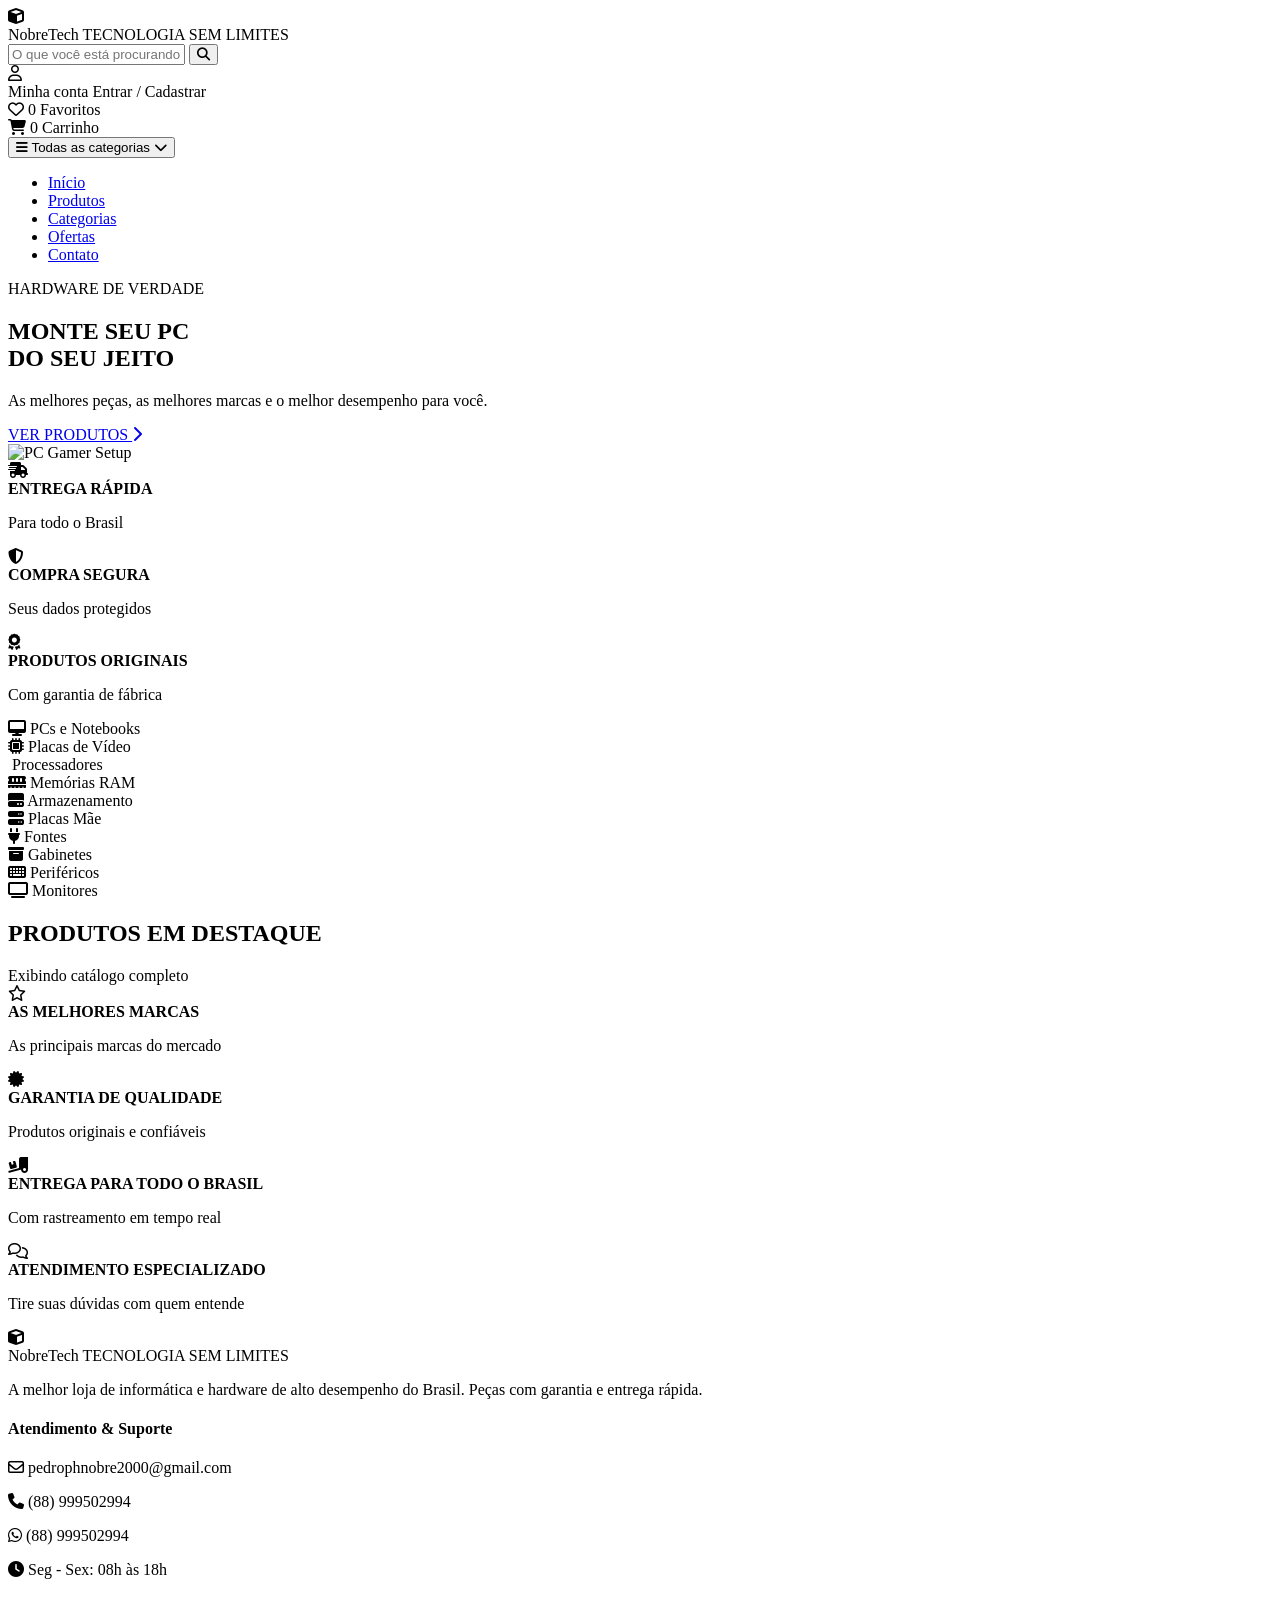
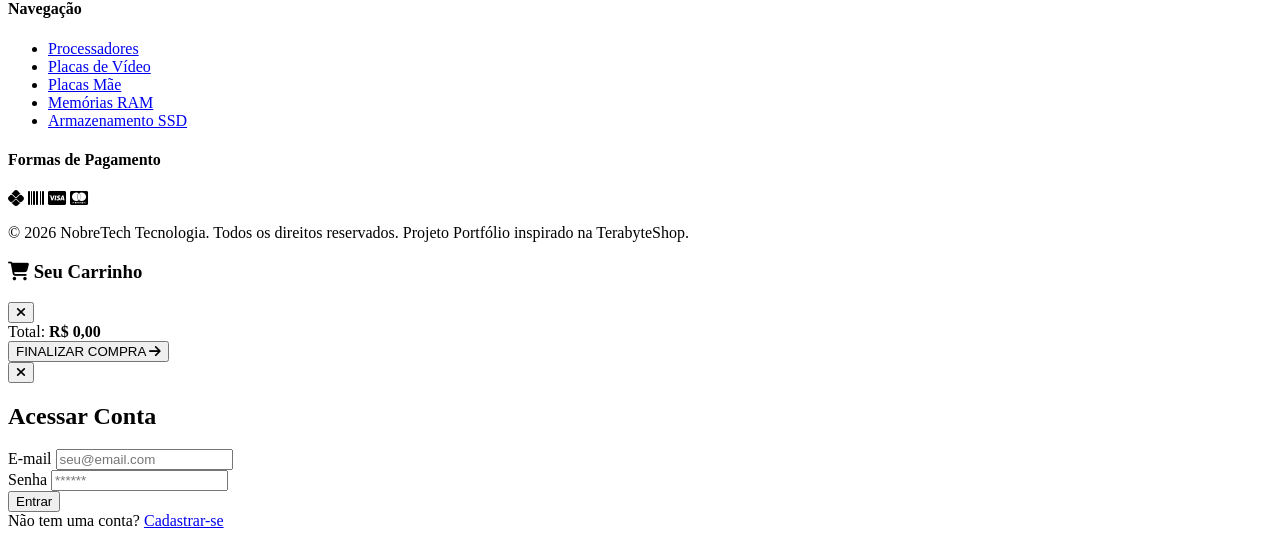
==== commit ea99529f: "Refactor index.html for improved structure and clarity" ====
--- a/index.html
+++ b/index.html
@@ -3,279 +3,309 @@
 <head>
     <meta charset="UTF-8">
     <meta name="viewport" content="width=device-width, initial-scale=1.0">
-    <title>NobreTech | Tecnologia sem Limites - E-commerce</title>
-    <!-- CSS Externo -->
+    <title>NobreTech | Tecnologia sem Limites</title>
+    <!-- Font Awesome Icons -->
+    <link rel="stylesheet" href="https://cdnjs.cloudflare.com/ajax/libs/font-awesome/6.4.0/css/all.min.css">
+    <!-- Google Fonts -->
+    <link rel="preconnect" href="https://fonts.googleapis.com">
+    <link rel="preconnect" href="https://fonts.gstatic.com" crossorigin>
+    <link href="https://fonts.googleapis.com/css2?family=Inter:wght@300;400;500;600;700;800;900&display=swap" rel="stylesheet">
     <link rel="stylesheet" href="styles.css">
-    <!-- FontAwesome para Ícones -->
-    <link rel="stylesheet" href="https://cdnjs.cloudflare.com/ajax/libs/font-awesome/6.4.0/css/all.min.css">
 </head>
 <body>
 
-    <!-- BARRA SUPERIOR E NAVBAR -->
+    <!-- Header Principal -->
     <header class="header">
-        <div class="top-bar">
-            <!-- Logo -->
+        <div class="header-container">
             <div class="logo">
                 <i class="fa-solid fa-cube logo-icon"></i>
                 <div class="logo-text">
-                    <span class="brand-name">NobreTech</span>
+                    <span class="brand-name"><span class="highlight">Nobre</span>Tech</span>
                     <span class="brand-sub">TECNOLOGIA SEM LIMITES</span>
                 </div>
             </div>
 
-            <!-- Pesquisa -->
             <div class="search-box">
-                <input type="text" id="searchInput" placeholder="O que você está procurando? (Ex: RTX 4060, Ryzen, DDR5...)">
+                <input type="text" id="searchInput" placeholder="O que você está procurando?">
                 <button class="search-btn"><i class="fa-solid fa-magnifying-glass"></i></button>
             </div>
 
-            <!-- Ações do Usuário -->
-            <div class="user-actions">
-                <div class="user-account" id="openAuthBtn">
+            <div class="header-actions">
+                <div class="user-account" id="userBtn" onclick="openAuthModal()">
                     <i class="fa-regular fa-user"></i>
-                    <div>
-                        <span class="account-title" id="userNameDisplay">Minha conta</span>
-                        <span class="account-sub" id="userSubDisplay">Entrar / Cadastrar</span>
-                    </div>
-                </div>
-                <div class="header-icon" title="Favoritos">
+                    <div class="account-info">
+                        <span class="title" id="userName">Minha conta</span>
+                        <span class="sub" id="userSub">Entrar / Cadastrar</span>
+                    </div>
+                </div>
+
+                <div class="header-icon-btn" title="Favoritos">
                     <i class="fa-regular fa-heart"></i>
                     <span class="badge">0</span>
-                </div>
-                <div class="header-icon" id="cartToggleBtn" title="Carrinho">
+                    <span class="icon-label">Favoritos</span>
+                </div>
+
+                <div class="header-icon-btn" id="cartBtn" onclick="toggleCart()">
                     <i class="fa-solid fa-cart-shopping"></i>
-                    <span class="badge" id="cartBadge">0</span>
-                </div>
-            </div>
-        </div>
-
-        <!-- Menu de Categorias -->
-        <nav class="nav-menu">
+                    <span class="badge" id="cartCount">0</span>
+                    <span class="icon-label">Carrinho</span>
+                </div>
+            </div>
+        </div>
+    </header>
+
+    <!-- Submenu de Navegação -->
+    <nav class="nav-bar">
+        <div class="nav-container">
             <button class="all-categories-btn">
                 <i class="fa-solid fa-bars"></i>
                 Todas as categorias
-                <i class="fa-solid fa-chevron-down" style="margin-left: auto;"></i>
+                <i class="fa-solid fa-chevron-down arrow"></i>
             </button>
-            <ul class="nav-links">
-                <li><a href="#" class="active">Início</a></li>
-                <li><a href="#produtos">Produtos</a></li>
+            <ul class="nav-menu">
+                <li><a href="#" class="active" onclick="filterByCategory('all')">Início</a></li>
+                <li><a href="#produtos" onclick="filterByCategory('all')">Produtos</a></li>
                 <li><a href="#categorias">Categorias</a></li>
-                <li><a href="#ofertas">Ofertas</a></li>
-                <li><a href="#contato">Contato</a></li>
+                <li><a href="#produtos">Ofertas</a></li>
+                <li><a href="#footer">Contato</a></li>
             </ul>
-        </nav>
-    </header>
-
-    <!-- BANNER HERO -->
+        </div>
+    </nav>
+
+    <!-- Banner Hero -->
     <section class="hero-banner">
-        <div class="hero-content">
-            <span class="hero-subtitle">HARDWARE DE VERDADE</span>
-            <h1 class="hero-title">MONTE SEU PC<br><span class="highlight">DO SEU JEITO</span></h1>
-            <p class="hero-description">As melhores peças, as melhores marcas e o melhor desempenho para você.</p>
-            <a href="#produtos" class="btn-primary">VER PRODUTOS <i class="fa-solid fa-chevron-right"></i></a>
-        </div>
-        <div class="hero-image">
-            <img src="https://images.unsplash.com/photo-1587202372775-e229f172b9d7?auto=format&fit=crop&w=1000&q=80" alt="PC Gamer NobreTech">
-        </div>
-        <div class="hero-features">
-            <div class="feature-item">
-                <i class="fa-solid fa-truck-fast"></i>
+        <div class="hero-container">
+            <div class="hero-content">
+                <span class="hero-tag">HARDWARE DE VERDADE</span>
+                <h1 class="hero-title">MONTE SEU PC<br><span class="highlight-orange">DO SEU JEITO</span></h1>
+                <p class="hero-desc">As melhores peças, as melhores marcas e o melhor desempenho para você.</p>
+                <a href="#produtos" class="btn-primary">VER PRODUTOS <i class="fa-solid fa-chevron-right"></i></a>
+            </div>
+
+            <div class="hero-image">
+                <img src="https://images.unsplash.com/photo-1587202372775-e229f172b9d7?auto=format&fit=crop&w=1000&q=80" alt="PC Gamer Setup">
+            </div>
+
+            <div class="hero-features">
+                <div class="feature-card">
+                    <i class="fa-solid fa-truck-fast"></i>
+                    <div>
+                        <strong>ENTREGA RÁPIDA</strong>
+                        <p>Para todo o Brasil</p>
+                    </div>
+                </div>
+                <div class="feature-card">
+                    <i class="fa-solid fa-shield-halved"></i>
+                    <div>
+                        <strong>COMPRA SEGURA</strong>
+                        <p>Seus dados protegidos</p>
+                    </div>
+                </div>
+                <div class="feature-card">
+                    <i class="fa-solid fa-award"></i>
+                    <div>
+                        <strong>PRODUTOS ORIGINAIS</strong>
+                        <p>Com garantia de fábrica</p>
+                    </div>
+                </div>
+            </div>
+        </div>
+    </section>
+
+    <!-- Barra de Categorias -->
+    <section class="categories-section" id="categorias">
+        <div class="container">
+            <div class="categories-grid">
+                <div class="cat-card active" onclick="filterByCategory('all', this)">
+                    <i class="fa-solid fa-desktop"></i>
+                    <span>PCs e Notebooks</span>
+                </div>
+                <div class="cat-card" onclick="filterByCategory('gpu', this)">
+                    <i class="fa-solid fa-microchip"></i>
+                    <span>Placas de Vídeo</span>
+                </div>
+                <div class="cat-card" onclick="filterByCategory('cpu', this)">
+                    <i class="fa-solid fa-processor"></i>
+                    <span>Processadores</span>
+                </div>
+                <div class="cat-card" onclick="filterByCategory('ram', this)">
+                    <i class="fa-solid fa-memory"></i>
+                    <span>Memórias RAM</span>
+                </div>
+                <div class="cat-card" onclick="filterByCategory('storage', this)">
+                    <i class="fa-solid fa-hard-drive"></i>
+                    <span>Armazenamento</span>
+                </div>
+                <div class="cat-card" onclick="filterByCategory('mobo', this)">
+                    <i class="fa-solid fa-server"></i>
+                    <span>Placas Mãe</span>
+                </div>
+                <div class="cat-card" onclick="filterByCategory('psu', this)">
+                    <i class="fa-solid fa-plug"></i>
+                    <span>Fontes</span>
+                </div>
+                <div class="cat-card" onclick="filterByCategory('case', this)">
+                    <i class="fa-solid fa-box-archive"></i>
+                    <span>Gabinetes</span>
+                </div>
+                <div class="cat-card" onclick="filterByCategory('peripherals', this)">
+                    <i class="fa-solid fa-keyboard"></i>
+                    <span>Periféricos</span>
+                </div>
+                <div class="cat-card" onclick="filterByCategory('monitor', this)">
+                    <i class="fa-solid fa-tv"></i>
+                    <span>Monitores</span>
+                </div>
+            </div>
+        </div>
+    </section>
+
+    <!-- Seção de Produtos -->
+    <main class="products-section" id="produtos">
+        <div class="container">
+            <div class="section-header">
+                <h2 class="section-title"><span class="tag-bar"></span> PRODUTOS EM <span class="highlight-orange">DESTAQUE</span></h2>
+                <span class="view-all">Exibindo catálogo completo</span>
+            </div>
+
+            <div class="products-grid" id="productsGrid">
+                <!-- Produtos renderizados dinamicamente via JS -->
+            </div>
+        </div>
+    </main>
+
+    <!-- Banner de Confiança -->
+    <section class="trust-banner">
+        <div class="container trust-grid">
+            <div class="trust-item">
+                <i class="fa-regular fa-star"></i>
                 <div>
-                    <strong>ENTREGA RÁPIDA</strong>
-                    <span>Para todo o Brasil</span>
-                </div>
-            </div>
-            <div class="feature-item">
-                <i class="fa-solid fa-shield-halved"></i>
+                    <strong>AS MELHORES MARCAS</strong>
+                    <p>As principais marcas do mercado</p>
+                </div>
+            </div>
+            <div class="trust-item">
+                <i class="fa-solid fa-certificate"></i>
                 <div>
-                    <strong>COMPRA SEGURA</strong>
-                    <span>Seus dados protegidos</span>
-                </div>
-            </div>
-            <div class="feature-item">
-                <i class="fa-solid fa-award"></i>
+                    <strong>GARANTIA DE QUALIDADE</strong>
+                    <p>Produtos originais e confiáveis</p>
+                </div>
+            </div>
+            <div class="trust-item">
+                <i class="fa-solid fa-truck-ramp-box"></i>
                 <div>
-                    <strong>PRODUTOS ORIGINAIS</strong>
-                    <span>Com garantia de fábrica</span>
+                    <strong>ENTREGA PARA TODO O BRASIL</strong>
+                    <p>Com rastreamento em tempo real</p>
+                </div>
+            </div>
+            <div class="trust-item">
+                <i class="fa-regular fa-comments"></i>
+                <div>
+                    <strong>ATENDIMENTO ESPECIALIZADO</strong>
+                    <p>Tire suas dúvidas com quem entende</p>
                 </div>
             </div>
         </div>
     </section>
 
-    <!-- CATEGORIAS -->
-    <section class="categories-section" id="categorias">
-        <div class="category-grid" id="categoryContainer">
-            <!-- Injetado via JavaScript -->
-        </div>
-    </section>
-
-    <!-- CONTAINER DE PRODUTOS -->
-    <main class="products-section" id="produtos">
-        <div class="section-header">
-            <h2><span class="bar"></span> CATÁLOGO DE HARDWARE</h2>
-            <div class="filter-pills" id="filterPills">
-                <button class="pill active" data-category="todos">Todos</button>
-                <button class="pill" data-category="gpu">Placas de Vídeo</button>
-                <button class="pill" data-category="cpu">Processadores</button>
-                <button class="pill" data-category="motherboard">Placas-Mãe</button>
-                <button class="pill" data-category="ram">Memórias RAM</button>
-                <button class="pill" data-category="storage">Armazenamento</button>
-                <button class="pill" data-category="psu">Fontes</button>
-                <button class="pill" data-category="case">Gabinetes</button>
-                <button class="pill" data-category="monitor">Monitores</button>
-                <button class="pill" data-category="peripherals">Periféricos</button>
-            </div>
-        </div>
-
-        <div class="product-grid" id="productGrid">
-            <!-- Os cards de produtos serão renderizados via Javascript -->
-        </div>
-    </main>
-
-    <!-- INFORMAÇÕES ADICIONAIS -->
-    <section class="benefits-bar">
-        <div class="benefit-card">
-            <i class="fa-regular fa-star"></i>
-            <div>
-                <h4>AS MELHORES MARCAS</h4>
-                <p>As principais marcas do mercado</p>
-            </div>
-        </div>
-        <div class="benefit-card">
-            <i class="fa-solid fa-shield"></i>
-            <div>
-                <h4>GARANTIA DE QUALIDADE</h4>
-                <p>Produtos originais e confiáveis</p>
-            </div>
-        </div>
-        <div class="benefit-card">
-            <i class="fa-solid fa-box"></i>
-            <div>
-                <h4>ENTREGA PARA TODO O BRASIL</h4>
-                <p>Com rastreamento em tempo real</p>
-            </div>
-        </div>
-        <div class="benefit-card">
-            <i class="fa-solid fa-headset"></i>
-            <div>
-                <h4>ATENDIMENTO ESPECIALIZADO</h4>
-                <p>Tire suas dúvidas com quem entende</p>
-            </div>
-        </div>
-    </section>
-
-    <!-- FOOTER -->
-    <footer class="footer" id="contato">
-        <div class="footer-grid">
+    <!-- Rodapé -->
+    <footer class="footer" id="footer">
+        <div class="container footer-content">
             <div class="footer-col">
-                <div class="logo">
+                <div class="logo footer-logo">
                     <i class="fa-solid fa-cube logo-icon"></i>
                     <div class="logo-text">
-                        <span class="brand-name">NobreTech</span>
+                        <span class="brand-name"><span class="highlight">Nobre</span>Tech</span>
                         <span class="brand-sub">TECNOLOGIA SEM LIMITES</span>
                     </div>
                 </div>
-                <p style="margin-top: 15px; color: var(--text-muted); font-size: 0.9rem;">
-                    Sua loja especializada em hardware de alto desempenho. O melhor para o seu setup gamer ou profissional.
-                </p>
+                <p class="footer-desc">A melhor loja de informática e hardware de alto desempenho do Brasil. Peças com garantia e entrega rápida.</p>
+            </div>
+
+            <div class="footer-col">
+                <h4>Atendimento & Suporte</h4>
+                <p><i class="fa-regular fa-envelope"></i> pedrophnobre2000@gmail.com</p>
+                <p><i class="fa-solid fa-phone"></i> (88) 999502994</p>
+                <p><i class="fa-brands fa-whatsapp"></i> (88) 999502994</p>
+                <p><i class="fa-solid fa-clock"></i> Seg - Sex: 08h às 18h</p>
             </div>
 
             <div class="footer-col">
                 <h4>Navegação</h4>
                 <ul>
-                    <li><a href="#">Início</a></li>
-                    <li><a href="#produtos">Produtos</a></li>
-                    <li><a href="#categorias">Categorias</a></li>
-                    <li><a href="#ofertas">Monte seu PC</a></li>
+                    <li><a href="#produtos">Processadores</a></li>
+                    <li><a href="#produtos">Placas de Vídeo</a></li>
+                    <li><a href="#produtos">Placas Mãe</a></li>
+                    <li><a href="#produtos">Memórias RAM</a></li>
+                    <li><a href="#produtos">Armazenamento SSD</a></li>
                 </ul>
             </div>
 
             <div class="footer-col">
-                <h4>Atendimento & Suporte</h4>
-                <ul class="contact-list">
-                    <li><i class="fa-solid fa-envelope"></i> pedrophnobre2000@gmail.com</li>
-                    <li><i class="fa-solid fa-phone"></i> (88) 999502994</li>
-                    <li><i class="fa-brands fa-whatsapp"></i> (88) 999502994</li>
-                    <li><i class="fa-solid fa-clock"></i> Seg a Sex: 08:00h às 18:00h</li>
-                </ul>
+                <h4>Formas de Pagamento</h4>
+                <div class="payment-icons">
+                    <i class="fa-brands fa-pix" title="Pix"></i>
+                    <i class="fa-solid fa-barcode" title="Boleto"></i>
+                    <i class="fa-brands fa-cc-visa" title="Visa"></i>
+                    <i class="fa-brands fa-cc-mastercard" title="Mastercard"></i>
+                </div>
             </div>
         </div>
         <div class="footer-bottom">
-            <p>&copy; 2026 NobreTech Tecnologia. Todos os direitos reservados. Desenvolvido para portfólio.</p>
+            <div class="container">
+                <p>&copy; 2026 NobreTech Tecnologia. Todos os direitos reservados. Projeto Portfólio inspirado na TerabyteShop.</p>
+            </div>
         </div>
     </footer>
 
-    <!-- PAINEL LATERAL DO CARRINHO (DRAWER) -->
-    <div class="cart-overlay" id="cartOverlay"></div>
-    <div class="cart-drawer" id="cartDrawer">
+    <!-- Overlay & Carrinho Lateral Drawer -->
+    <div class="cart-overlay" id="cartOverlay" onclick="toggleCart()"></div>
+    <aside class="cart-drawer" id="cartDrawer">
         <div class="cart-header">
             <h3><i class="fa-solid fa-cart-shopping"></i> Seu Carrinho</h3>
-            <button class="close-cart" id="closeCartBtn">&times;</button>
-        </div>
-
-        <!-- BARRA DE ROLAGEM DEDICADA PARA VÁRIOS PRODUTOS -->
-        <div class="cart-items-container" id="cartItemsContainer">
-            <!-- Produtos do carrinho serão renderizados dinamicamente aqui -->
+            <button class="close-cart" onclick="toggleCart()"><i class="fa-solid fa-xmark"></i></button>
+        </div>
+
+        <div class="cart-body" id="cartItemsContainer">
+            <!-- Itens do carrinho aqui -->
         </div>
 
         <div class="cart-footer">
-            <div class="cart-total-row">
-                <span>Total à vista (PIX):</span>
-                <strong id="cartTotalPix">R$ 0,00</strong>
-            </div>
-            <div class="cart-total-row" style="font-size: 0.85rem; color: var(--text-muted);">
-                <span>Total no Cartão:</span>
-                <span id="cartTotalCard">R$ 0,00</span>
-            </div>
-            <button class="btn-checkout" onclick="checkout()">Finalizar Compra</button>
-            <button class="btn-clear" onclick="clearCart()">Esvaziar Carrinho</button>
+            <div class="cart-total">
+                <span>Total:</span>
+                <strong id="cartTotalValue">R$ 0,00</strong>
+            </div>
+            <button class="checkout-btn" onclick="checkout()">
+                FINALIZAR COMPRA <i class="fa-solid fa-arrow-right"></i>
+            </button>
+        </div>
+    </aside>
+
+    <!-- Modal de Login / Cadastro -->
+    <div class="modal-overlay" id="authModal">
+        <div class="modal-card">
+            <button class="close-modal" onclick="closeAuthModal()"><i class="fa-solid fa-xmark"></i></button>
+            <h2 id="modalTitle">Acessar Conta</h2>
+            
+            <form id="authForm" onsubmit="handleAuth(event)">
+                <div class="form-group">
+                    <label for="authEmail">E-mail</label>
+                    <input type="email" id="authEmail" required placeholder="seu@email.com">
+                </div>
+                <div class="form-group">
+                    <label for="authPassword">Senha</label>
+                    <input type="password" id="authPassword" required placeholder="******">
+                </div>
+                <button type="submit" class="btn-primary auth-submit" id="authSubmitBtn">Entrar</button>
+            </form>
+
+            <div class="modal-toggle">
+                <span id="toggleText">Não tem uma conta?</span>
+                <a href="javascript:void(0)" onclick="toggleAuthMode()" id="toggleBtn">Cadastrar-se</a>
+            </div>
         </div>
     </div>
 
-    <!-- MODAL DE AUTENTICAÇÃO (LOGIN / CADASTRO) -->
-    <div class="auth-overlay" id="authOverlay">
-        <div class="auth-modal">
-            <button class="close-modal" id="closeAuthBtn">&times;</button>
-            <div class="auth-tabs">
-                <button class="auth-tab active" id="loginTabBtn">Entrar</button>
-                <button class="auth-tab" id="registerTabBtn">Cadastrar</button>
-            </div>
-
-            <!-- Form de Login -->
-            <form id="loginForm" class="auth-form active">
-                <h3>Acesse sua conta</h3>
-                <div class="form-group">
-                    <label>E-mail</label>
-                    <input type="email" id="loginEmail" placeholder="seu@email.com" required>
-                </div>
-                <div class="form-group">
-                    <label>Senha</label>
-                    <input type="password" id="loginPassword" placeholder="******" required>
-                </div>
-                <button type="submit" class="btn-primary" style="width: 100%;">Entrar na Conta</button>
-            </form>
-
-            <!-- Form de Cadastro -->
-            <form id="registerForm" class="auth-form">
-                <h3>Crie sua conta</h3>
-                <div class="form-group">
-                    <label>Nome Completo</label>
-                    <input type="text" id="regName" placeholder="Seu Nome" required>
-                </div>
-                <div class="form-group">
-                    <label>E-mail</label>
-                    <input type="email" id="regEmail" placeholder="seu@email.com" required>
-                </div>
-                <div class="form-group">
-                    <label>Senha</label>
-                    <input type="password" id="regPassword" placeholder="******" required>
-                </div>
-                <button type="submit" class="btn-primary" style="width: 100%;">Cadastrar</button>
-            </form>
-        </div>
-    </div>
-
-    <!-- Script Javascript Externo -->
     <script src="script.js"></script>
 </body>
 </html>
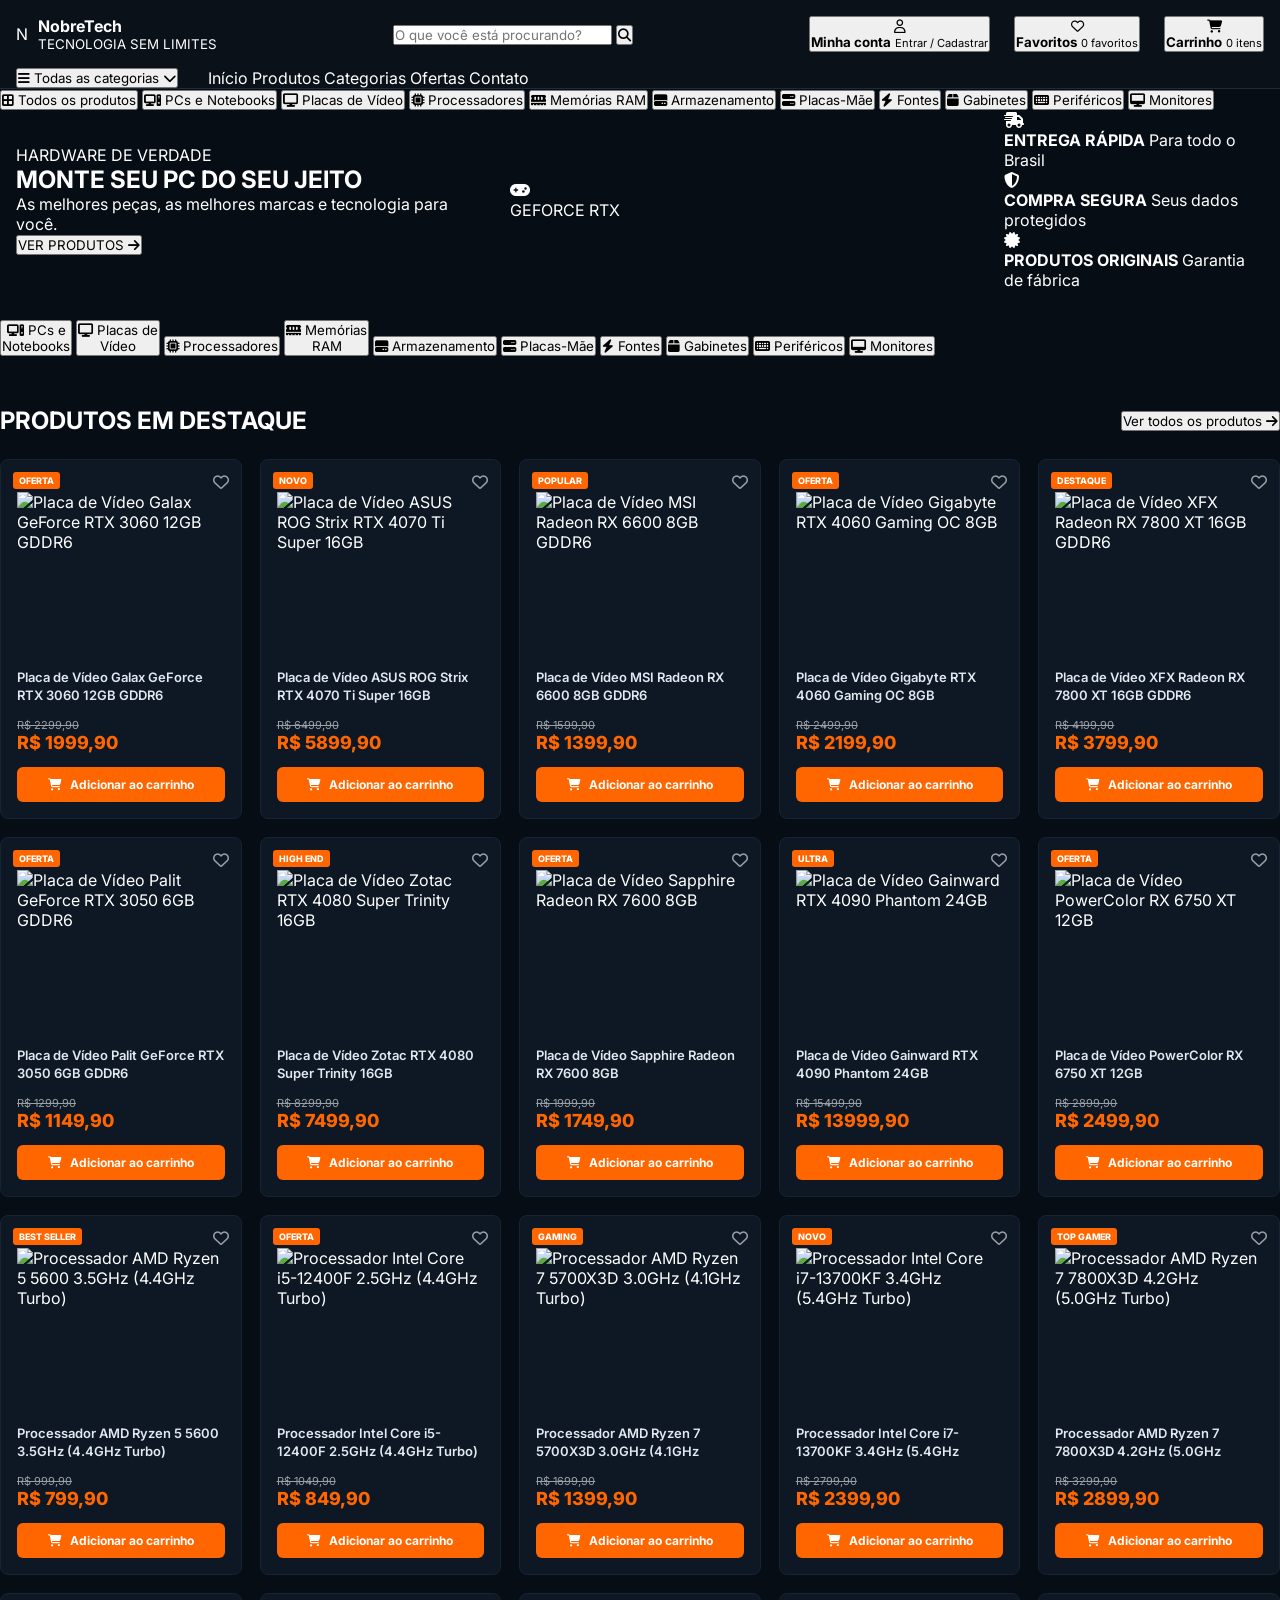
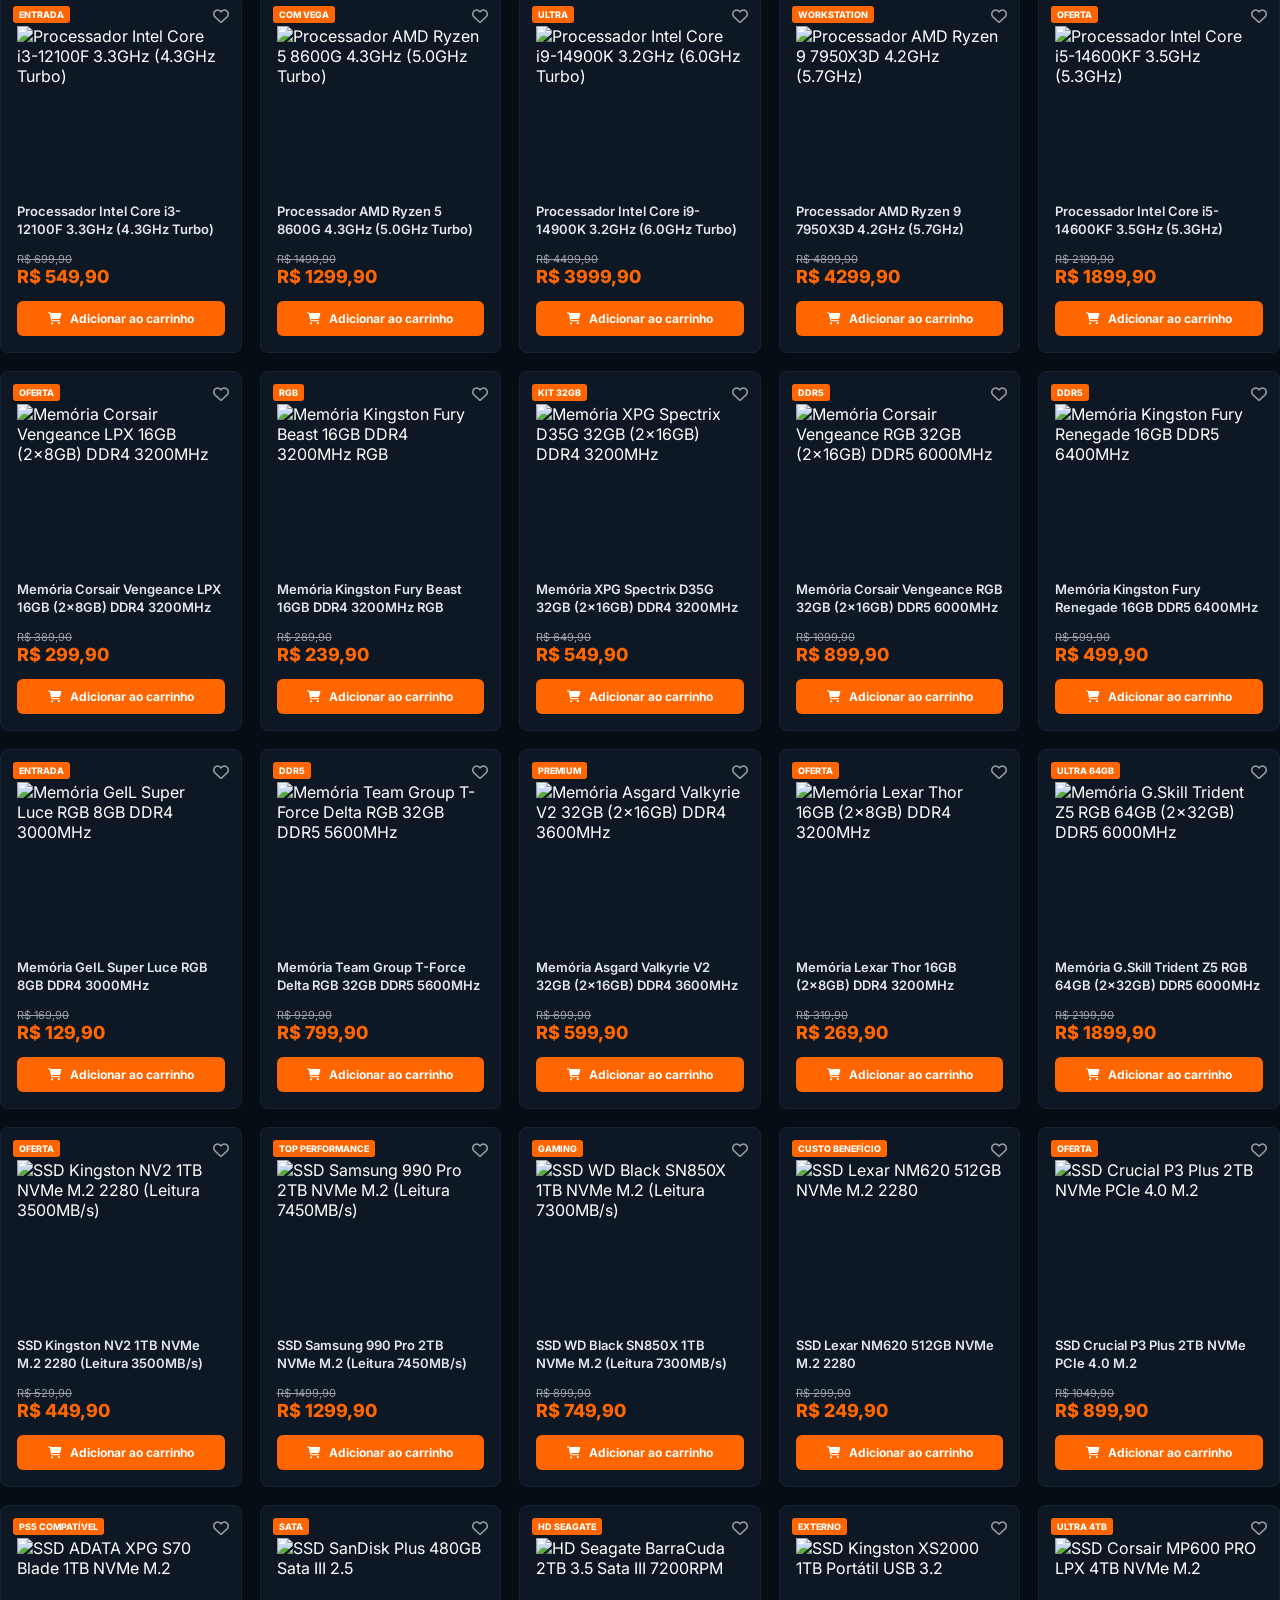
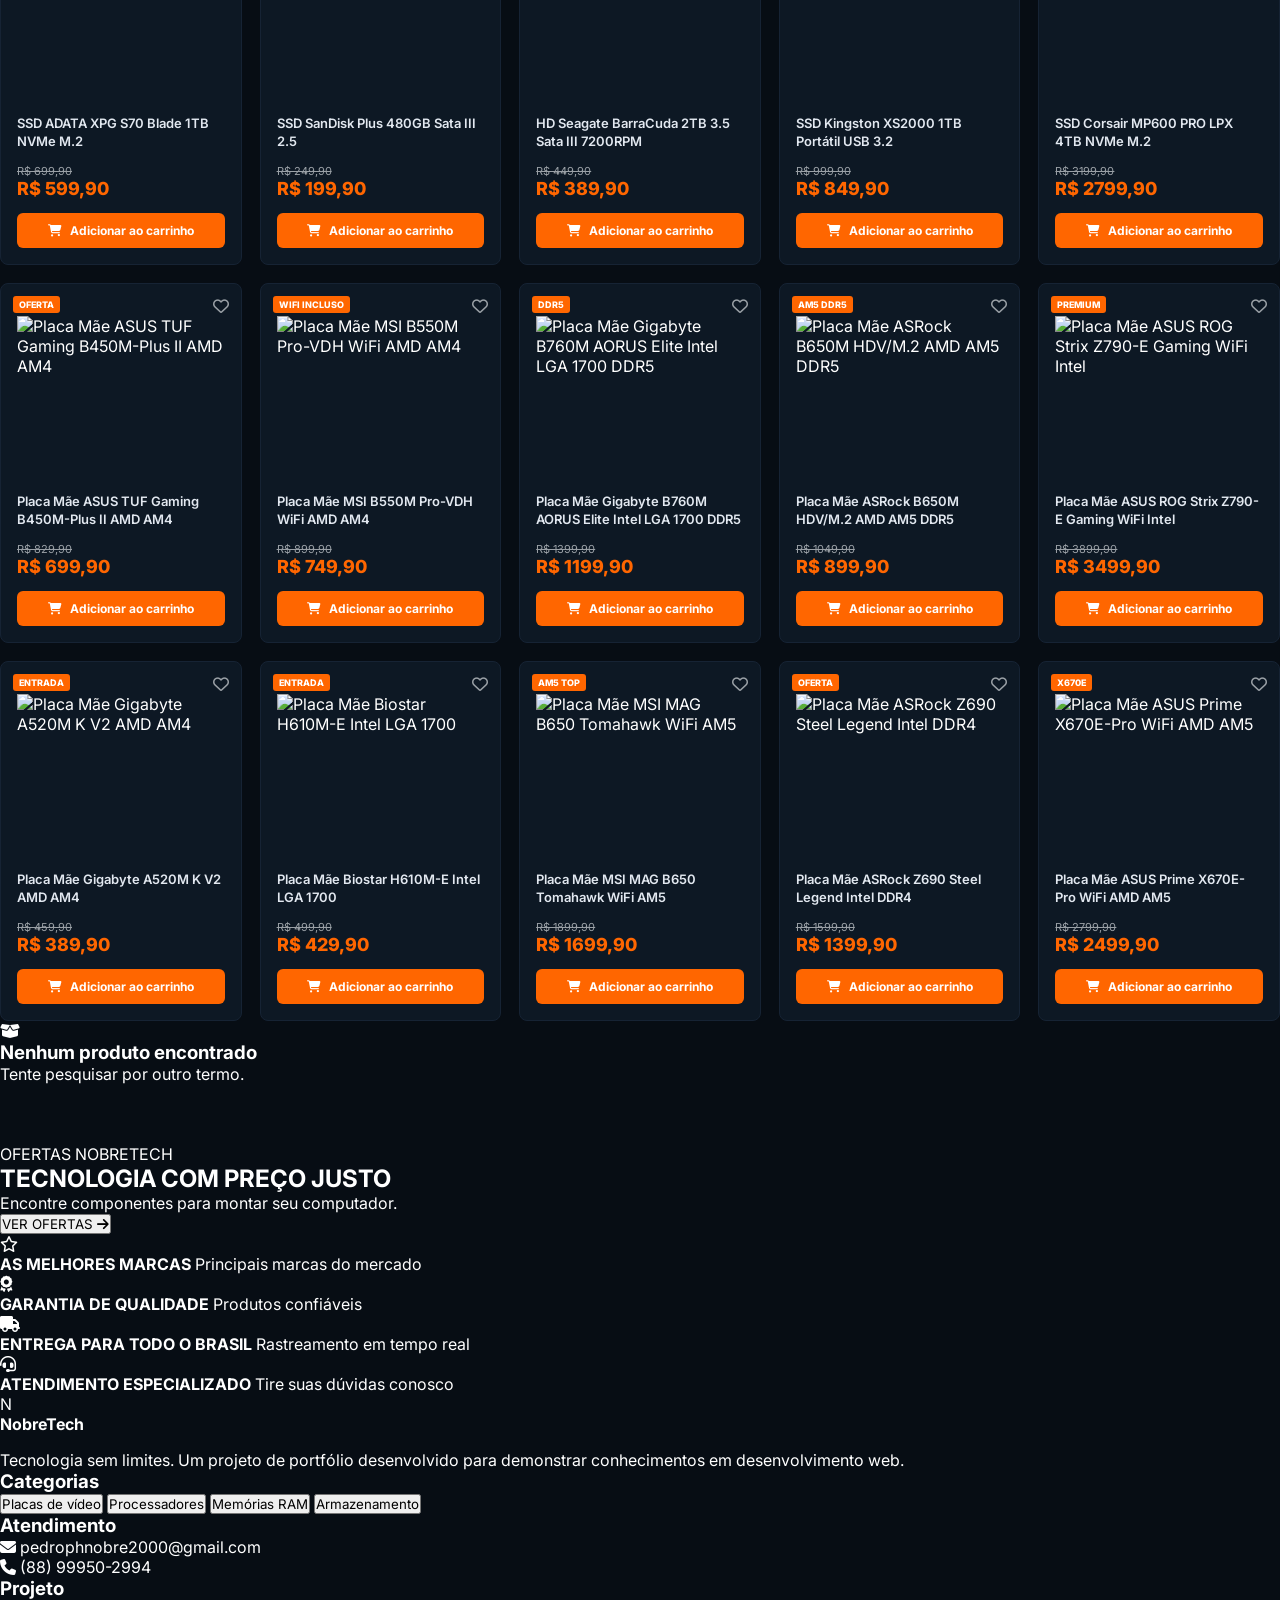
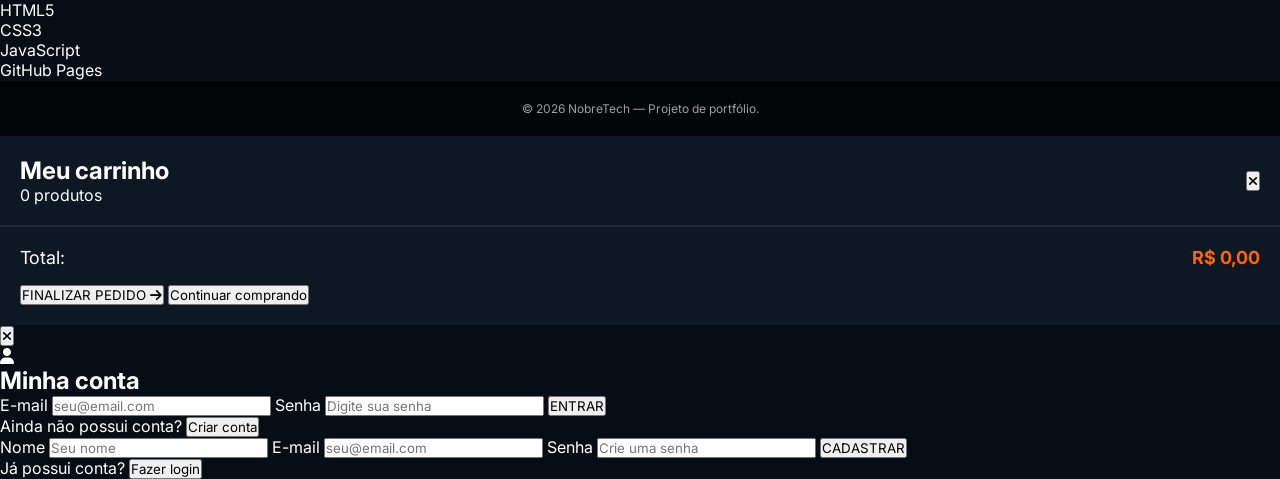
==== commit c1eb520f: "Update HTML structure and styles" ====
--- a/index.html
+++ b/index.html
@@ -1,311 +1,813 @@
 <!DOCTYPE html>
 <html lang="pt-BR">
+
 <head>
     <meta charset="UTF-8">
+
     <meta name="viewport" content="width=device-width, initial-scale=1.0">
-    <title>NobreTech | Tecnologia sem Limites</title>
-    <!-- Font Awesome Icons -->
-    <link rel="stylesheet" href="https://cdnjs.cloudflare.com/ajax/libs/font-awesome/6.4.0/css/all.min.css">
-    <!-- Google Fonts -->
+
+    <meta name="description"
+        content="NobreTech - Hardware, computadores, periféricos e tecnologia.">
+
+    <title>NobreTech | Tecnologia sem limites</title>
+
+    <!-- Ícones -->
+    <link rel="stylesheet"
+        href="https://cdnjs.cloudflare.com/ajax/libs/font-awesome/6.5.2/css/all.min.css">
+
+    <!-- Fonte -->
     <link rel="preconnect" href="https://fonts.googleapis.com">
     <link rel="preconnect" href="https://fonts.gstatic.com" crossorigin>
-    <link href="https://fonts.googleapis.com/css2?family=Inter:wght@300;400;500;600;700;800;900&display=swap" rel="stylesheet">
-    <link rel="stylesheet" href="styles.css">
+
+    <link href="https://fonts.googleapis.com/css2?family=Inter:wght@400;500;600;700;800;900&display=swap"
+        rel="stylesheet">
+
+    <!-- CSS -->
+    <link rel="stylesheet" href="style.css">
 </head>
+
 <body>
 
-    <!-- Header Principal -->
+    <!-- ======================================================
+         HEADER
+    ======================================================= -->
+
     <header class="header">
+
         <div class="header-container">
-            <div class="logo">
-                <i class="fa-solid fa-cube logo-icon"></i>
+
+            <!-- LOGO -->
+            <a href="#" class="logo">
+
+                <div class="logo-n">
+                    N
+                </div>
+
                 <div class="logo-text">
-                    <span class="brand-name"><span class="highlight">Nobre</span>Tech</span>
-                    <span class="brand-sub">TECNOLOGIA SEM LIMITES</span>
-                </div>
-            </div>
-
-            <div class="search-box">
-                <input type="text" id="searchInput" placeholder="O que você está procurando?">
-                <button class="search-btn"><i class="fa-solid fa-magnifying-glass"></i></button>
-            </div>
-
+                    <strong>Nobre<span>Tech</span></strong>
+                    <small>TECNOLOGIA SEM LIMITES</small>
+                </div>
+
+            </a>
+
+
+            <!-- PESQUISA -->
+            <div class="search-container">
+
+                <input
+                    type="text"
+                    id="searchInput"
+                    placeholder="O que você está procurando?">
+
+                <button id="searchButton">
+                    <i class="fa-solid fa-magnifying-glass"></i>
+                </button>
+
+            </div>
+
+
+            <!-- CONTA -->
             <div class="header-actions">
-                <div class="user-account" id="userBtn" onclick="openAuthModal()">
+
+                <button class="header-action" id="accountButton">
+
                     <i class="fa-regular fa-user"></i>
-                    <div class="account-info">
-                        <span class="title" id="userName">Minha conta</span>
-                        <span class="sub" id="userSub">Entrar / Cadastrar</span>
+
+                    <div>
+                        <strong id="accountName">Minha conta</strong>
+                        <small id="accountStatus">Entrar / Cadastrar</small>
                     </div>
-                </div>
-
-                <div class="header-icon-btn" title="Favoritos">
+
+                </button>
+
+
+                <button class="header-action" id="favoritesButton">
+
                     <i class="fa-regular fa-heart"></i>
-                    <span class="badge">0</span>
-                    <span class="icon-label">Favoritos</span>
-                </div>
-
-                <div class="header-icon-btn" id="cartBtn" onclick="toggleCart()">
+
+                    <div>
+                        <strong>Favoritos</strong>
+                        <small>
+                            <span id="favoriteCount">0</span> favoritos
+                        </small>
+                    </div>
+
+                </button>
+
+
+                <button class="header-action cart-button" id="cartButton">
+
                     <i class="fa-solid fa-cart-shopping"></i>
-                    <span class="badge" id="cartCount">0</span>
-                    <span class="icon-label">Carrinho</span>
-                </div>
-            </div>
+
+                    <div>
+                        <strong>Carrinho</strong>
+                        <small>
+                            <span id="cartCount">0</span> itens
+                        </small>
+                    </div>
+
+                </button>
+
+            </div>
+
         </div>
+
+
+        <!-- ==================================================
+             MENU
+        =================================================== -->
+
+        <nav class="main-nav">
+
+            <div class="nav-container">
+
+                <button class="category-button" id="categoryButton">
+
+                    <i class="fa-solid fa-bars"></i>
+
+                    Todas as categorias
+
+                    <i class="fa-solid fa-chevron-down"></i>
+
+                </button>
+
+
+                <div class="nav-links">
+
+                    <a href="#" class="active">Início</a>
+
+                    <a href="#products">Produtos</a>
+
+                    <a href="#categories">Categorias</a>
+
+                    <a href="#offers">Ofertas</a>
+
+                    <a href="#contact">Contato</a>
+
+                </div>
+
+            </div>
+
+        </nav>
+
     </header>
 
-    <!-- Submenu de Navegação -->
-    <nav class="nav-bar">
-        <div class="nav-container">
-            <button class="all-categories-btn">
-                <i class="fa-solid fa-bars"></i>
-                Todas as categorias
-                <i class="fa-solid fa-chevron-down arrow"></i>
-            </button>
-            <ul class="nav-menu">
-                <li><a href="#" class="active" onclick="filterByCategory('all')">Início</a></li>
-                <li><a href="#produtos" onclick="filterByCategory('all')">Produtos</a></li>
-                <li><a href="#categorias">Categorias</a></li>
-                <li><a href="#produtos">Ofertas</a></li>
-                <li><a href="#footer">Contato</a></li>
-            </ul>
-        </div>
-    </nav>
-
-    <!-- Banner Hero -->
-    <section class="hero-banner">
-        <div class="hero-container">
-            <div class="hero-content">
-                <span class="hero-tag">HARDWARE DE VERDADE</span>
-                <h1 class="hero-title">MONTE SEU PC<br><span class="highlight-orange">DO SEU JEITO</span></h1>
-                <p class="hero-desc">As melhores peças, as melhores marcas e o melhor desempenho para você.</p>
-                <a href="#produtos" class="btn-primary">VER PRODUTOS <i class="fa-solid fa-chevron-right"></i></a>
-            </div>
-
-            <div class="hero-image">
-                <img src="https://images.unsplash.com/photo-1587202372775-e229f172b9d7?auto=format&fit=crop&w=1000&q=80" alt="PC Gamer Setup">
-            </div>
-
-            <div class="hero-features">
-                <div class="feature-card">
-                    <i class="fa-solid fa-truck-fast"></i>
-                    <div>
-                        <strong>ENTREGA RÁPIDA</strong>
-                        <p>Para todo o Brasil</p>
+
+    <!-- ======================================================
+         MENU DE CATEGORIAS
+    ======================================================= -->
+
+    <div class="category-dropdown" id="categoryDropdown">
+
+        <button data-category="all">
+            <i class="fa-solid fa-border-all"></i>
+            Todos os produtos
+        </button>
+
+        <button data-category="pc">
+            <i class="fa-solid fa-computer"></i>
+            PCs e Notebooks
+        </button>
+
+        <button data-category="gpu">
+            <i class="fa-solid fa-display"></i>
+            Placas de Vídeo
+        </button>
+
+        <button data-category="cpu">
+            <i class="fa-solid fa-microchip"></i>
+            Processadores
+        </button>
+
+        <button data-category="ram">
+            <i class="fa-solid fa-memory"></i>
+            Memórias RAM
+        </button>
+
+        <button data-category="storage">
+            <i class="fa-solid fa-hard-drive"></i>
+            Armazenamento
+        </button>
+
+        <button data-category="motherboard">
+            <i class="fa-solid fa-server"></i>
+            Placas-Mãe
+        </button>
+
+        <button data-category="psu">
+            <i class="fa-solid fa-bolt"></i>
+            Fontes
+        </button>
+
+        <button data-category="case">
+            <i class="fa-solid fa-box"></i>
+            Gabinetes
+        </button>
+
+        <button data-category="peripherals">
+            <i class="fa-solid fa-keyboard"></i>
+            Periféricos
+        </button>
+
+        <button data-category="monitor">
+            <i class="fa-solid fa-desktop"></i>
+            Monitores
+        </button>
+
+    </div>
+
+
+    <!-- ======================================================
+         HERO
+    ======================================================= -->
+
+    <main>
+
+        <section class="hero">
+
+            <div class="hero-background"></div>
+
+            <div class="hero-container">
+
+                <div class="hero-content">
+
+                    <span class="hero-small">
+                        HARDWARE DE VERDADE
+                    </span>
+
+                    <h1>
+                        MONTE SEU PC
+                        <span>DO SEU JEITO</span>
+                    </h1>
+
+                    <p>
+                        As melhores peças, as melhores marcas
+                        e tecnologia para você.
+                    </p>
+
+                    <button class="primary-button" onclick="scrollToProducts()">
+                        VER PRODUTOS
+                        <i class="fa-solid fa-arrow-right"></i>
+                    </button>
+
+                </div>
+
+
+                <div class="hero-image">
+
+                    <div class="pc-glow"></div>
+
+                    <div class="fake-monitor">
+                        <i class="fa-solid fa-gamepad"></i>
                     </div>
-                </div>
-                <div class="feature-card">
-                    <i class="fa-solid fa-shield-halved"></i>
-                    <div>
-                        <strong>COMPRA SEGURA</strong>
-                        <p>Seus dados protegidos</p>
+
+                    <div class="fake-pc">
+
+                        <div class="pc-fan fan-one"></div>
+                        <div class="pc-fan fan-two"></div>
+                        <div class="pc-fan fan-three"></div>
+
+                        <div class="pc-gpu">
+                            GEFORCE RTX
+                        </div>
+
+                        <div class="pc-ram"></div>
+                        <div class="pc-ram second"></div>
+
                     </div>
-                </div>
-                <div class="feature-card">
-                    <i class="fa-solid fa-award"></i>
-                    <div>
-                        <strong>PRODUTOS ORIGINAIS</strong>
-                        <p>Com garantia de fábrica</p>
+
+                </div>
+
+
+                <div class="hero-benefits">
+
+                    <div class="benefit">
+
+                        <i class="fa-solid fa-truck-fast"></i>
+
+                        <div>
+                            <strong>ENTREGA RÁPIDA</strong>
+                            <span>Para todo o Brasil</span>
+                        </div>
+
                     </div>
-                </div>
-            </div>
-        </div>
-    </section>
-
-    <!-- Barra de Categorias -->
-    <section class="categories-section" id="categorias">
-        <div class="container">
-            <div class="categories-grid">
-                <div class="cat-card active" onclick="filterByCategory('all', this)">
-                    <i class="fa-solid fa-desktop"></i>
-                    <span>PCs e Notebooks</span>
-                </div>
-                <div class="cat-card" onclick="filterByCategory('gpu', this)">
+
+
+                    <div class="benefit">
+
+                        <i class="fa-solid fa-shield-halved"></i>
+
+                        <div>
+                            <strong>COMPRA SEGURA</strong>
+                            <span>Seus dados protegidos</span>
+                        </div>
+
+                    </div>
+
+
+                    <div class="benefit">
+
+                        <i class="fa-solid fa-certificate"></i>
+
+                        <div>
+                            <strong>PRODUTOS ORIGINAIS</strong>
+                            <span>Garantia de fábrica</span>
+                        </div>
+
+                    </div>
+
+                </div>
+
+            </div>
+
+        </section>
+
+
+        <!-- ==================================================
+             CATEGORIAS
+        =================================================== -->
+
+        <section class="categories-section" id="categories">
+
+            <div class="categories-container" id="categoryCards">
+
+                <button class="category-card active" data-category="pc">
+                    <i class="fa-solid fa-computer"></i>
+                    <span>PCs e<br>Notebooks</span>
+                </button>
+
+                <button class="category-card" data-category="gpu">
+                    <i class="fa-solid fa-display"></i>
+                    <span>Placas de<br>Vídeo</span>
+                </button>
+
+                <button class="category-card" data-category="cpu">
                     <i class="fa-solid fa-microchip"></i>
-                    <span>Placas de Vídeo</span>
-                </div>
-                <div class="cat-card" onclick="filterByCategory('cpu', this)">
-                    <i class="fa-solid fa-processor"></i>
                     <span>Processadores</span>
-                </div>
-                <div class="cat-card" onclick="filterByCategory('ram', this)">
+                </button>
+
+                <button class="category-card" data-category="ram">
                     <i class="fa-solid fa-memory"></i>
-                    <span>Memórias RAM</span>
-                </div>
-                <div class="cat-card" onclick="filterByCategory('storage', this)">
+                    <span>Memórias<br>RAM</span>
+                </button>
+
+                <button class="category-card" data-category="storage">
                     <i class="fa-solid fa-hard-drive"></i>
                     <span>Armazenamento</span>
-                </div>
-                <div class="cat-card" onclick="filterByCategory('mobo', this)">
+                </button>
+
+                <button class="category-card" data-category="motherboard">
                     <i class="fa-solid fa-server"></i>
-                    <span>Placas Mãe</span>
-                </div>
-                <div class="cat-card" onclick="filterByCategory('psu', this)">
-                    <i class="fa-solid fa-plug"></i>
+                    <span>Placas-Mãe</span>
+                </button>
+
+                <button class="category-card" data-category="psu">
+                    <i class="fa-solid fa-bolt"></i>
                     <span>Fontes</span>
-                </div>
-                <div class="cat-card" onclick="filterByCategory('case', this)">
-                    <i class="fa-solid fa-box-archive"></i>
+                </button>
+
+                <button class="category-card" data-category="case">
+                    <i class="fa-solid fa-box"></i>
                     <span>Gabinetes</span>
-                </div>
-                <div class="cat-card" onclick="filterByCategory('peripherals', this)">
+                </button>
+
+                <button class="category-card" data-category="peripherals">
                     <i class="fa-solid fa-keyboard"></i>
                     <span>Periféricos</span>
-                </div>
-                <div class="cat-card" onclick="filterByCategory('monitor', this)">
-                    <i class="fa-solid fa-tv"></i>
+                </button>
+
+                <button class="category-card" data-category="monitor">
+                    <i class="fa-solid fa-desktop"></i>
                     <span>Monitores</span>
-                </div>
-            </div>
-        </div>
-    </section>
-
-    <!-- Seção de Produtos -->
-    <main class="products-section" id="produtos">
-        <div class="container">
+                </button>
+
+            </div>
+
+        </section>
+
+
+        <!-- ==================================================
+             PRODUTOS
+        =================================================== -->
+
+        <section class="products-section" id="products">
+
             <div class="section-header">
-                <h2 class="section-title"><span class="tag-bar"></span> PRODUTOS EM <span class="highlight-orange">DESTAQUE</span></h2>
-                <span class="view-all">Exibindo catálogo completo</span>
-            </div>
-
-            <div class="products-grid" id="productsGrid">
-                <!-- Produtos renderizados dinamicamente via JS -->
-            </div>
-        </div>
-    </main>
-
-    <!-- Banner de Confiança -->
-    <section class="trust-banner">
-        <div class="container trust-grid">
-            <div class="trust-item">
+
+                <h2>
+                    <span></span>
+                    PRODUTOS EM <strong>DESTAQUE</strong>
+                </h2>
+
+                <button id="showAllProducts">
+                    Ver todos os produtos
+                    <i class="fa-solid fa-arrow-right"></i>
+                </button>
+
+            </div>
+
+
+            <div class="products-grid" id="productsGrid"></div>
+
+
+            <div class="empty-products" id="emptyProducts">
+
+                <i class="fa-solid fa-box-open"></i>
+
+                <h3>Nenhum produto encontrado</h3>
+
+                <p>
+                    Tente pesquisar por outro termo.
+                </p>
+
+            </div>
+
+        </section>
+
+
+        <!-- ==================================================
+             OFERTAS
+        =================================================== -->
+
+        <section class="offer-banner" id="offers">
+
+            <div>
+
+                <span>OFERTAS NOBRETECH</span>
+
+                <h2>
+                    TECNOLOGIA
+                    <strong>COM PREÇO JUSTO</strong>
+                </h2>
+
+                <p>
+                    Encontre componentes para montar seu computador.
+                </p>
+
+            </div>
+
+            <button onclick="filterOffers()">
+                VER OFERTAS
+                <i class="fa-solid fa-arrow-right"></i>
+            </button>
+
+        </section>
+
+
+        <!-- ==================================================
+             DIFERENCIAIS
+        =================================================== -->
+
+        <section class="advantages">
+
+            <div class="advantage">
+
                 <i class="fa-regular fa-star"></i>
+
                 <div>
                     <strong>AS MELHORES MARCAS</strong>
-                    <p>As principais marcas do mercado</p>
-                </div>
-            </div>
-            <div class="trust-item">
-                <i class="fa-solid fa-certificate"></i>
+                    <span>Principais marcas do mercado</span>
+                </div>
+
+            </div>
+
+
+            <div class="advantage">
+
+                <i class="fa-solid fa-award"></i>
+
                 <div>
                     <strong>GARANTIA DE QUALIDADE</strong>
-                    <p>Produtos originais e confiáveis</p>
-                </div>
-            </div>
-            <div class="trust-item">
-                <i class="fa-solid fa-truck-ramp-box"></i>
+                    <span>Produtos confiáveis</span>
+                </div>
+
+            </div>
+
+
+            <div class="advantage">
+
+                <i class="fa-solid fa-truck"></i>
+
                 <div>
                     <strong>ENTREGA PARA TODO O BRASIL</strong>
-                    <p>Com rastreamento em tempo real</p>
-                </div>
-            </div>
-            <div class="trust-item">
-                <i class="fa-regular fa-comments"></i>
+                    <span>Rastreamento em tempo real</span>
+                </div>
+
+            </div>
+
+
+            <div class="advantage">
+
+                <i class="fa-solid fa-headset"></i>
+
                 <div>
                     <strong>ATENDIMENTO ESPECIALIZADO</strong>
-                    <p>Tire suas dúvidas com quem entende</p>
-                </div>
-            </div>
+                    <span>Tire suas dúvidas conosco</span>
+                </div>
+
+            </div>
+
+        </section>
+
+    </main>
+
+
+    <!-- ======================================================
+         FOOTER
+    ======================================================= -->
+
+    <footer id="contact">
+
+        <div class="footer-container">
+
+            <div class="footer-column">
+
+                <div class="footer-logo">
+                    <div class="logo-n">N</div>
+
+                    <strong>
+                        Nobre<span>Tech</span>
+                    </strong>
+                </div>
+
+                <p>
+                    Tecnologia sem limites.
+                    Um projeto de portfólio desenvolvido
+                    para demonstrar conhecimentos em
+                    desenvolvimento web.
+                </p>
+
+            </div>
+
+
+            <div class="footer-column">
+
+                <h3>Categorias</h3>
+
+                <button onclick="filterCategory('gpu')">
+                    Placas de vídeo
+                </button>
+
+                <button onclick="filterCategory('cpu')">
+                    Processadores
+                </button>
+
+                <button onclick="filterCategory('ram')">
+                    Memórias RAM
+                </button>
+
+                <button onclick="filterCategory('storage')">
+                    Armazenamento
+                </button>
+
+            </div>
+
+
+            <div class="footer-column">
+
+                <h3>Atendimento</h3>
+
+                <p>
+                    <i class="fa-solid fa-envelope"></i>
+                    pedrophnobre2000@gmail.com
+                </p>
+
+                <p>
+                    <i class="fa-solid fa-phone"></i>
+                    (88) 99950-2994
+                </p>
+
+            </div>
+
+
+            <div class="footer-column">
+
+                <h3>Projeto</h3>
+
+                <p>
+                    HTML5
+                </p>
+
+                <p>
+                    CSS3
+                </p>
+
+                <p>
+                    JavaScript
+                </p>
+
+                <p>
+                    GitHub Pages
+                </p>
+
+            </div>
+
         </div>
-    </section>
-
-    <!-- Rodapé -->
-    <footer class="footer" id="footer">
-        <div class="container footer-content">
-            <div class="footer-col">
-                <div class="logo footer-logo">
-                    <i class="fa-solid fa-cube logo-icon"></i>
-                    <div class="logo-text">
-                        <span class="brand-name"><span class="highlight">Nobre</span>Tech</span>
-                        <span class="brand-sub">TECNOLOGIA SEM LIMITES</span>
-                    </div>
-                </div>
-                <p class="footer-desc">A melhor loja de informática e hardware de alto desempenho do Brasil. Peças com garantia e entrega rápida.</p>
-            </div>
-
-            <div class="footer-col">
-                <h4>Atendimento & Suporte</h4>
-                <p><i class="fa-regular fa-envelope"></i> pedrophnobre2000@gmail.com</p>
-                <p><i class="fa-solid fa-phone"></i> (88) 999502994</p>
-                <p><i class="fa-brands fa-whatsapp"></i> (88) 999502994</p>
-                <p><i class="fa-solid fa-clock"></i> Seg - Sex: 08h às 18h</p>
-            </div>
-
-            <div class="footer-col">
-                <h4>Navegação</h4>
-                <ul>
-                    <li><a href="#produtos">Processadores</a></li>
-                    <li><a href="#produtos">Placas de Vídeo</a></li>
-                    <li><a href="#produtos">Placas Mãe</a></li>
-                    <li><a href="#produtos">Memórias RAM</a></li>
-                    <li><a href="#produtos">Armazenamento SSD</a></li>
-                </ul>
-            </div>
-
-            <div class="footer-col">
-                <h4>Formas de Pagamento</h4>
-                <div class="payment-icons">
-                    <i class="fa-brands fa-pix" title="Pix"></i>
-                    <i class="fa-solid fa-barcode" title="Boleto"></i>
-                    <i class="fa-brands fa-cc-visa" title="Visa"></i>
-                    <i class="fa-brands fa-cc-mastercard" title="Mastercard"></i>
-                </div>
-            </div>
+
+
+        <div class="footer-bottom">
+
+            © 2026 NobreTech — Projeto de portfólio.
+
         </div>
-        <div class="footer-bottom">
-            <div class="container">
-                <p>&copy; 2026 NobreTech Tecnologia. Todos os direitos reservados. Projeto Portfólio inspirado na TerabyteShop.</p>
-            </div>
+
+    </footer>
+
+
+    <!-- ======================================================
+         CARRINHO LATERAL
+    ======================================================= -->
+
+    <aside class="cart-sidebar" id="cartSidebar">
+
+        <div class="cart-header">
+
+            <div>
+                <h2>Meu carrinho</h2>
+
+                <span>
+                    <span id="sidebarCartCount">0</span> produtos
+                </span>
+            </div>
+
+            <button id="closeCart">
+                <i class="fa-solid fa-xmark"></i>
+            </button>
+
         </div>
-    </footer>
-
-    <!-- Overlay & Carrinho Lateral Drawer -->
-    <div class="cart-overlay" id="cartOverlay" onclick="toggleCart()"></div>
-    <aside class="cart-drawer" id="cartDrawer">
-        <div class="cart-header">
-            <h3><i class="fa-solid fa-cart-shopping"></i> Seu Carrinho</h3>
-            <button class="close-cart" onclick="toggleCart()"><i class="fa-solid fa-xmark"></i></button>
+
+
+        <!-- ESSA ÁREA TEM ROLAGEM -->
+        <div class="cart-items" id="cartItems"></div>
+
+
+        <div class="cart-footer">
+
+            <div class="cart-total">
+
+                <span>Total:</span>
+
+                <strong id="cartTotal">
+                    R$ 0,00
+                </strong>
+
+            </div>
+
+            <button class="checkout-button" id="checkoutButton">
+
+                FINALIZAR PEDIDO
+
+                <i class="fa-solid fa-arrow-right"></i>
+
+            </button>
+
+            <button class="continue-button" id="continueShopping">
+                Continuar comprando
+            </button>
+
         </div>
 
-        <div class="cart-body" id="cartItemsContainer">
-            <!-- Itens do carrinho aqui -->
+    </aside>
+
+
+    <!-- FUNDO ESCURO DO CARRINHO -->
+    <div class="overlay" id="overlay"></div>
+
+
+    <!-- ======================================================
+         MODAL DE LOGIN
+    ======================================================= -->
+
+    <div class="modal" id="accountModal">
+
+        <div class="modal-box">
+
+            <button class="modal-close" id="closeAccount">
+                <i class="fa-solid fa-xmark"></i>
+            </button>
+
+
+            <div class="modal-title">
+
+                <div class="modal-icon">
+                    <i class="fa-solid fa-user"></i>
+                </div>
+
+                <h2 id="accountTitle">
+                    Minha conta
+                </h2>
+
+            </div>
+
+
+            <!-- LOGIN -->
+
+            <form id="loginForm">
+
+                <label>
+                    E-mail
+                </label>
+
+                <input
+                    type="email"
+                    id="loginEmail"
+                    placeholder="seu@email.com"
+                    required>
+
+
+                <label>
+                    Senha
+                </label>
+
+                <input
+                    type="password"
+                    id="loginPassword"
+                    placeholder="Digite sua senha"
+                    required>
+
+
+                <button type="submit" class="modal-button">
+                    ENTRAR
+                </button>
+
+                <p class="switch-form">
+
+                    Ainda não possui conta?
+
+                    <button type="button" id="showRegister">
+                        Criar conta
+                    </button>
+
+                </p>
+
+            </form>
+
+
+            <!-- CADASTRO -->
+
+            <form id="registerForm" class="hidden">
+
+                <label>
+                    Nome
+                </label>
+
+                <input
+                    type="text"
+                    id="registerName"
+                    placeholder="Seu nome"
+                    required>
+
+
+                <label>
+                    E-mail
+                </label>
+
+                <input
+                    type="email"
+                    id="registerEmail"
+                    placeholder="seu@email.com"
+                    required>
+
+
+                <label>
+                    Senha
+                </label>
+
+                <input
+                    type="password"
+                    id="registerPassword"
+                    placeholder="Crie uma senha"
+                    required>
+
+
+                <button type="submit" class="modal-button">
+                    CADASTRAR
+                </button>
+
+
+                <p class="switch-form">
+
+                    Já possui conta?
+
+                    <button type="button" id="showLogin">
+                        Fazer login
+                    </button>
+
+                </p>
+
+            </form>
+
         </div>
 
-        <div class="cart-footer">
-            <div class="cart-total">
-                <span>Total:</span>
-                <strong id="cartTotalValue">R$ 0,00</strong>
-            </div>
-            <button class="checkout-btn" onclick="checkout()">
-                FINALIZAR COMPRA <i class="fa-solid fa-arrow-right"></i>
-            </button>
-        </div>
-    </aside>
-
-    <!-- Modal de Login / Cadastro -->
-    <div class="modal-overlay" id="authModal">
-        <div class="modal-card">
-            <button class="close-modal" onclick="closeAuthModal()"><i class="fa-solid fa-xmark"></i></button>
-            <h2 id="modalTitle">Acessar Conta</h2>
-            
-            <form id="authForm" onsubmit="handleAuth(event)">
-                <div class="form-group">
-                    <label for="authEmail">E-mail</label>
-                    <input type="email" id="authEmail" required placeholder="seu@email.com">
-                </div>
-                <div class="form-group">
-                    <label for="authPassword">Senha</label>
-                    <input type="password" id="authPassword" required placeholder="******">
-                </div>
-                <button type="submit" class="btn-primary auth-submit" id="authSubmitBtn">Entrar</button>
-            </form>
-
-            <div class="modal-toggle">
-                <span id="toggleText">Não tem uma conta?</span>
-                <a href="javascript:void(0)" onclick="toggleAuthMode()" id="toggleBtn">Cadastrar-se</a>
-            </div>
-        </div>
     </div>
 
+
+    <!-- ======================================================
+         JAVASCRIPT
+    ======================================================= -->
+
     <script src="script.js"></script>
+
 </body>
+
 </html>
--- a/style.css
+++ b/style.css
@@ -0,0 +1,925 @@
+:root {
+    --bg-dark: #070D14;
+    --bg-card: #0D1824;
+    --bg-header: #0A1118;
+    --accent-orange: #FF6600;
+    --accent-orange-hover: #E05500;
+    --text-white: #FFFFFF;
+    --text-gray: #9AA0A6;
+    --text-light-gray: #D1D5DB;
+    --border-color: #1E293B;
+    --card-border: #162334;
+}
+
+* {
+    margin: 0;
+    padding: 0;
+    box-sizing: border-box;
+    font-family: 'Inter', sans-serif;
+}
+
+body {
+    background-color: var(--bg-dark);
+    color: var(--text-white);
+    overflow-x: hidden;
+}
+
+a {
+    text-decoration: none;
+    color: inherit;
+}
+
+.container {
+    max-width: 1280px;
+    margin: 0 auto;
+    padding: 0 16px;
+}
+
+/* Header */
+.header {
+    background-color: var(--bg-header);
+    border-bottom: 1px solid var(--border-color);
+    position: sticky;
+    top: 0;
+    z-index: 100;
+}
+
+.header-container {
+    max-width: 1280px;
+    margin: 0 auto;
+    padding: 16px;
+    display: flex;
+    align-items: center;
+    justify-content: space-between;
+    gap: 20px;
+}
+
+.logo {
+    display: flex;
+    align-items: center;
+    gap: 10px;
+    cursor: pointer;
+}
+
+.logo-icon {
+    font-size: 32px;
+    color: var(--accent-orange);
+}
+
+.logo-text {
+    display: flex;
+    flex-direction: column;
+}
+
+.brand-name {
+    font-size: 22px;
+    font-weight: 800;
+    letter-spacing: -0.5px;
+}
+
+.brand-name .highlight {
+    color: var(--accent-orange);
+}
+
+.brand-sub {
+    font-size: 9px;
+    color: var(--text-gray);
+    letter-spacing: 1.5px;
+    font-weight: 600;
+}
+
+.search-box {
+    flex: 1;
+    max-width: 600px;
+    display: flex;
+    align-items: center;
+    background: #0D1622;
+    border: 1px solid var(--border-color);
+    border-radius: 6px;
+    overflow: hidden;
+}
+
+.search-box input {
+    width: 100%;
+    padding: 12px 16px;
+    background: transparent;
+    border: none;
+    outline: none;
+    color: var(--text-white);
+    font-size: 14px;
+}
+
+.search-btn {
+    background: var(--accent-orange);
+    color: white;
+    border: none;
+    padding: 12px 20px;
+    cursor: pointer;
+    font-size: 16px;
+    transition: 0.2s;
+}
+
+.search-btn:hover {
+    background: var(--accent-orange-hover);
+}
+
+.header-actions {
+    display: flex;
+    align-items: center;
+    gap: 24px;
+}
+
+.user-account {
+    display: flex;
+    align-items: center;
+    gap: 10px;
+    cursor: pointer;
+}
+
+.user-account i {
+    font-size: 24px;
+    color: var(--text-gray);
+}
+
+.account-info {
+    display: flex;
+    flex-direction: column;
+}
+
+.account-info .title {
+    font-size: 13px;
+    font-weight: 600;
+}
+
+.account-info .sub {
+    font-size: 11px;
+    color: var(--text-gray);
+}
+
+.header-icon-btn {
+    display: flex;
+    flex-direction: column;
+    align-items: center;
+    position: relative;
+    cursor: pointer;
+    color: var(--text-gray);
+    transition: 0.2s;
+}
+
+.header-icon-btn:hover {
+    color: var(--accent-orange);
+}
+
+.header-icon-btn i {
+    font-size: 22px;
+}
+
+.header-icon-btn .icon-label {
+    font-size: 11px;
+    margin-top: 2px;
+}
+
+.badge {
+    position: absolute;
+    top: -6px;
+    right: 4px;
+    background: var(--accent-orange);
+    color: white;
+    font-size: 10px;
+    font-weight: bold;
+    border-radius: 50%;
+    width: 18px;
+    height: 18px;
+    display: flex;
+    align-items: center;
+    justify-content: center;
+}
+
+/* Nav Menu */
+.nav-bar {
+    background-color: #0A1017;
+    border-bottom: 1px solid var(--border-color);
+}
+
+.nav-container {
+    max-width: 1280px;
+    margin: 0 auto;
+    padding: 0 16px;
+    display: flex;
+    align-items: center;
+    gap: 30px;
+}
+
+.all-categories-btn {
+    background: var(--accent-orange);
+    color: white;
+    border: none;
+    padding: 12px 20px;
+    font-weight: 700;
+    font-size: 14px;
+    display: flex;
+    align-items: center;
+    gap: 12px;
+    cursor: pointer;
+    border-radius: 4px 4px 0 0;
+}
+
+.all-categories-btn .arrow {
+    font-size: 11px;
+    margin-left: 10px;
+}
+
+.nav-menu {
+    display: flex;
+    list-style: none;
+    gap: 24px;
+}
+
+.nav-menu a {
+    color: var(--text-light-gray);
+    font-size: 14px;
+    font-weight: 500;
+    padding: 12px 0;
+    display: block;
+    transition: 0.2s;
+}
+
+.nav-menu a:hover, .nav-menu a.active {
+    color: var(--accent-orange);
+}
+
+/* Hero Banner */
+.hero-banner {
+    background: linear-gradient(135deg, #070D14 0%, #0F1D2C 100%);
+    padding: 40px 0;
+    border-bottom: 1px solid var(--border-color);
+    position: relative;
+}
+
+.hero-container {
+    max-width: 1280px;
+    margin: 0 auto;
+    padding: 0 16px;
+    display: grid;
+    grid-template-columns: 1fr 1fr 260px;
+    gap: 30px;
+    align-items: center;
+}
+
+.hero-tag {
+    color: var(--accent-orange);
+    font-size: 13px;
+    font-weight: 800;
+    letter-spacing: 1.5px;
+}
+
+.hero-title {
+    font-size: 38px;
+    font-weight: 900;
+    line-height: 1.1;
+    margin: 12px 0;
+}
+
+.highlight-orange {
+    color: var(--accent-orange);
+}
+
+.hero-desc {
+    color: var(--text-gray);
+    font-size: 15px;
+    margin-bottom: 24px;
+}
+
+.btn-primary {
+    display: inline-flex;
+    align-items: center;
+    gap: 10px;
+    background: var(--accent-orange);
+    color: white;
+    padding: 14px 28px;
+    border-radius: 6px;
+    font-weight: 700;
+    font-size: 14px;
+    border: none;
+    cursor: pointer;
+    transition: 0.2s;
+}
+
+.btn-primary:hover {
+    background: var(--accent-orange-hover);
+    transform: translateY(-2px);
+}
+
+.hero-image img {
+    width: 100%;
+    border-radius: 12px;
+    box-shadow: 0 10px 30px rgba(0,0,0,0.5);
+    border: 1px solid var(--border-color);
+}
+
+.hero-features {
+    display: flex;
+    flex-direction: column;
+    gap: 16px;
+}
+
+.feature-card {
+    background: rgba(13, 24, 36, 0.7);
+    border: 1px solid var(--border-color);
+    padding: 16px;
+    border-radius: 8px;
+    display: flex;
+    align-items: center;
+    gap: 14px;
+}
+
+.feature-card i {
+    font-size: 24px;
+    color: var(--accent-orange);
+}
+
+.feature-card strong {
+    font-size: 12px;
+    display: block;
+}
+
+.feature-card p {
+    font-size: 11px;
+    color: var(--text-gray);
+}
+
+/* Categories Section */
+.categories-section {
+    padding: 30px 0;
+}
+
+.categories-grid {
+    display: grid;
+    grid-template-columns: repeat(10, 1fr);
+    gap: 10px;
+}
+
+.cat-card {
+    background: var(--bg-card);
+    border: 1px solid var(--card-border);
+    border-radius: 8px;
+    padding: 16px 8px;
+    display: flex;
+    flex-direction: column;
+    align-items: center;
+    gap: 10px;
+    cursor: pointer;
+    transition: 0.2s;
+}
+
+.cat-card i {
+    font-size: 22px;
+    color: var(--text-gray);
+}
+
+.cat-card span {
+    font-size: 11px;
+    text-align: center;
+    font-weight: 600;
+    color: var(--text-light-gray);
+}
+
+.cat-card:hover, .cat-card.active {
+    border-color: var(--accent-orange);
+    background: #112030;
+}
+
+.cat-card:hover i, .cat-card.active i {
+    color: var(--accent-orange);
+}
+
+/* Products Section */
+.products-section {
+    padding: 20px 0 60px;
+}
+
+.section-header {
+    display: flex;
+    justify-content: space-between;
+    align-items: center;
+    margin-bottom: 24px;
+}
+
+.section-title {
+    font-size: 20px;
+    font-weight: 800;
+    display: flex;
+    align-items: center;
+    gap: 10px;
+}
+
+.tag-bar {
+    width: 6px;
+    height: 22px;
+    background: var(--accent-orange);
+    display: inline-block;
+    border-radius: 2px;
+}
+
+.view-all {
+    color: var(--text-gray);
+    font-size: 13px;
+}
+
+.products-grid {
+    display: grid;
+    grid-template-columns: repeat(auto-fill, minmax(230px, 1fr));
+    gap: 18px;
+}
+
+.product-card {
+    background: var(--bg-card);
+    border: 1px solid var(--card-border);
+    border-radius: 8px;
+    padding: 16px;
+    display: flex;
+    flex-direction: column;
+    position: relative;
+    transition: 0.3s;
+}
+
+.product-card:hover {
+    border-color: var(--accent-orange);
+    transform: translateY(-4px);
+    box-shadow: 0 10px 20px rgba(0,0,0,0.4);
+}
+
+.product-tag {
+    position: absolute;
+    top: 12px;
+    left: 12px;
+    background: var(--accent-orange);
+    color: white;
+    font-size: 9px;
+    font-weight: 800;
+    padding: 3px 6px;
+    border-radius: 3px;
+    text-transform: uppercase;
+}
+
+.fav-btn {
+    position: absolute;
+    top: 12px;
+    right: 12px;
+    background: transparent;
+    border: none;
+    color: var(--text-gray);
+    font-size: 16px;
+    cursor: pointer;
+    transition: 0.2s;
+}
+
+.fav-btn:hover {
+    color: var(--accent-orange);
+}
+
+.product-img {
+    width: 100%;
+    height: 160px;
+    object-fit: contain;
+    margin: 16px 0;
+}
+
+.product-title {
+    font-size: 13px;
+    font-weight: 600;
+    line-height: 1.4;
+    height: 38px;
+    overflow: hidden;
+    margin-bottom: 12px;
+    color: #E2E8F0;
+}
+
+.old-price {
+    font-size: 11px;
+    color: var(--text-gray);
+    text-decoration: line-through;
+}
+
+.product-price {
+    font-size: 18px;
+    font-weight: 800;
+    color: var(--accent-orange);
+    margin-bottom: 14px;
+}
+
+.add-to-cart-btn {
+    background: var(--accent-orange);
+    color: white;
+    border: none;
+    padding: 10px;
+    border-radius: 6px;
+    font-weight: 700;
+    font-size: 12px;
+    cursor: pointer;
+    display: flex;
+    align-items: center;
+    justify-content: center;
+    gap: 8px;
+    transition: 0.2s;
+}
+
+.add-to-cart-btn:hover {
+    background: var(--accent-orange-hover);
+}
+
+/* Trust Banner */
+.trust-banner {
+    background: var(--bg-header);
+    border-top: 1px solid var(--border-color);
+    border-bottom: 1px solid var(--border-color);
+    padding: 30px 0;
+}
+
+.trust-grid {
+    display: grid;
+    grid-template-columns: repeat(4, 1fr);
+    gap: 20px;
+}
+
+.trust-item {
+    display: flex;
+    align-items: center;
+    gap: 14px;
+}
+
+.trust-item i {
+    font-size: 28px;
+    color: var(--accent-orange);
+}
+
+.trust-item strong {
+    font-size: 12px;
+    display: block;
+}
+
+.trust-item p {
+    font-size: 11px;
+    color: var(--text-gray);
+}
+
+/* Footer */
+.footer {
+    background: #04080D;
+    padding: 50px 0 0;
+    border-top: 1px solid var(--border-color);
+}
+
+.footer-content {
+    display: grid;
+    grid-template-columns: 1.5fr 1.2fr 1fr 1fr;
+    gap: 40px;
+    padding-bottom: 40px;
+}
+
+.footer-logo {
+    margin-bottom: 16px;
+}
+
+.footer-desc {
+    color: var(--text-gray);
+    font-size: 13px;
+    line-height: 1.6;
+}
+
+.footer-col h4 {
+    font-size: 15px;
+    margin-bottom: 16px;
+    color: white;
+}
+
+.footer-col p {
+    color: var(--text-gray);
+    font-size: 13px;
+    margin-bottom: 10px;
+    display: flex;
+    align-items: center;
+    gap: 10px;
+}
+
+.footer-col ul {
+    list-style: none;
+}
+
+.footer-col ul li {
+    margin-bottom: 8px;
+}
+
+.footer-col ul a {
+    color: var(--text-gray);
+    font-size: 13px;
+    transition: 0.2s;
+}
+
+.footer-col ul a:hover {
+    color: var(--accent-orange);
+}
+
+.payment-icons {
+    display: flex;
+    gap: 16px;
+    font-size: 28px;
+    color: var(--text-gray);
+}
+
+.footer-bottom {
+    background: #020407;
+    padding: 20px 0;
+    border-top: 1px solid rgba(255,255,255,0.05);
+    text-align: center;
+    color: var(--text-gray);
+    font-size: 12px;
+}
+
+/* Cart Drawer */
+.cart-overlay {
+    position: fixed;
+    top: 0;
+    left: 0;
+    width: 100vw;
+    height: 100vh;
+    background: rgba(0,0,0,0.7);
+    z-index: 200;
+    display: none;
+}
+
+.cart-overlay.active {
+    display: block;
+}
+
+.cart-drawer {
+    position: fixed;
+    top: 0;
+    right: -420px;
+    width: 400px;
+    height: 100vh;
+    background: #0A1118;
+    z-index: 201;
+    box-shadow: -5px 0 25px rgba(0,0,0,0.8);
+    display: flex;
+    flex-direction: column;
+    transition: right 0.3s ease;
+}
+
+.cart-drawer.active {
+    right: 0;
+}
+
+.cart-header {
+    padding: 20px;
+    background: #0D1824;
+    border-bottom: 1px solid var(--border-color);
+    display: flex;
+    justify-content: space-between;
+    align-items: center;
+}
+
+.cart-header h3 {
+    font-size: 16px;
+    display: flex;
+    align-items: center;
+    gap: 10px;
+}
+
+.close-cart {
+    background: transparent;
+    border: none;
+    color: var(--text-gray);
+    font-size: 20px;
+    cursor: pointer;
+}
+
+.cart-body {
+    flex: 1;
+    padding: 20px;
+    overflow-y: auto; /* Barra de rolagem no carrinho */
+    display: flex;
+    flex-direction: column;
+    gap: 16px;
+}
+
+/* Scrollbar estilizada */
+.cart-body::-webkit-scrollbar {
+    width: 6px;
+}
+
+.cart-body::-webkit-scrollbar-thumb {
+    background: var(--accent-orange);
+    border-radius: 3px;
+}
+
+.cart-item {
+    display: flex;
+    gap: 12px;
+    background: var(--bg-card);
+    padding: 12px;
+    border-radius: 6px;
+    border: 1px solid var(--card-border);
+    position: relative;
+}
+
+.cart-item img {
+    width: 60px;
+    height: 60px;
+    object-fit: contain;
+}
+
+.cart-item-info {
+    flex: 1;
+}
+
+.cart-item-title {
+    font-size: 12px;
+    font-weight: 600;
+    margin-bottom: 4px;
+    line-height: 1.2;
+}
+
+.cart-item-price {
+    font-size: 14px;
+    font-weight: 700;
+    color: var(--accent-orange);
+}
+
+.cart-item-qty {
+    display: flex;
+    align-items: center;
+    gap: 8px;
+    margin-top: 8px;
+}
+
+.qty-btn {
+    background: #1A293B;
+    border: none;
+    color: white;
+    width: 22px;
+    height: 22px;
+    border-radius: 4px;
+    cursor: pointer;
+}
+
+.cart-item-remove {
+    position: absolute;
+    top: 8px;
+    right: 8px;
+    color: #EF4444;
+    cursor: pointer;
+    font-size: 14px;
+}
+
+.cart-footer {
+    padding: 20px;
+    background: #0D1824;
+    border-top: 1px solid var(--border-color);
+}
+
+.cart-total {
+    display: flex;
+    justify-content: space-between;
+    font-size: 18px;
+    margin-bottom: 16px;
+}
+
+.cart-total strong {
+    color: var(--accent-orange);
+}
+
+.checkout-btn {
+    width: 100%;
+    background: var(--accent-orange);
+    color: white;
+    border: none;
+    padding: 14px;
+    border-radius: 6px;
+    font-weight: 800;
+    cursor: pointer;
+    display: flex;
+    align-items: center;
+    justify-content: center;
+    gap: 10px;
+
+}
+
+.checkout-btn:hover {
+    background: var(--accent-orange-hover);
+}
+
+/* Modal Auth */
+.modal-overlay {
+    position: fixed;
+    top: 0;
+    left: 0;
+    width: 100vw;
+    height: 100vh;
+    background: rgba(0,0,0,0.8);
+    z-index: 300;
+    display: none;
+    align-items: center;
+    justify-content: center;
+}
+
+.modal-overlay.active {
+    display: flex;
+}
+
+.modal-card {
+    background: var(--bg-card);
+    border: 1px solid var(--border-color);
+    width: 100%;
+    max-width: 380px;
+    border-radius: 8px;
+    padding: 30px;
+    position: relative;
+}
+
+.close-modal {
+    position: absolute;
+    top: 16px;
+    right: 16px;
+    background: transparent;
+    border: none;
+    color: var(--text-gray);
+    font-size: 18px;
+    cursor: pointer;
+}
+
+.modal-card h2 {
+    font-size: 20px;
+    margin-bottom: 20px;
+}
+
+.form-group {
+    margin-bottom: 16px;
+}
+
+.form-group label {
+    display: block;
+    font-size: 12px;
+    color: var(--text-gray);
+    margin-bottom: 6px;
+}
+
+.form-group input {
+    width: 100%;
+    padding: 10px 14px;
+    background: #070D14;
+    border: 1px solid var(--border-color);
+    border-radius: 4px;
+    color: white;
+    outline: none;
+}
+
+.auth-submit {
+    width: 100%;
+    margin-top: 10px;
+}
+
+.modal-toggle {
+    margin-top: 16px;
+    text-align: center;
+    font-size: 12px;
+    color: var(--text-gray);
+}
+
+.modal-toggle a {
+    color: var(--accent-orange);
+    font-weight: 600;
+    margin-left: 5px;
+}
+
+/* Responsividade Básica */
+@media (max-width: 1024px) {
+    .categories-grid {
+        grid-template-columns: repeat(5, 1fr);
+    }
+    .hero-container {
+        grid-template-columns: 1fr;
+    }
+    .trust-grid {
+        grid-template-columns: repeat(2, 1fr);
+    }
+    .footer-content {
+        grid-template-columns: 1fr 1fr;
+    }
+}
+
+@media (max-width: 600px) {
+    .categories-grid {
+        grid-template-columns: repeat(2, 1fr);
+    }
+    .trust-grid {
+        grid-template-columns: 1fr;
+    }
+    .footer-content {
+        grid-template-columns: 1fr;
+    }
+    .cart-drawer {
+        width: 100vw;
+        right: -100vw;
+    }
+}
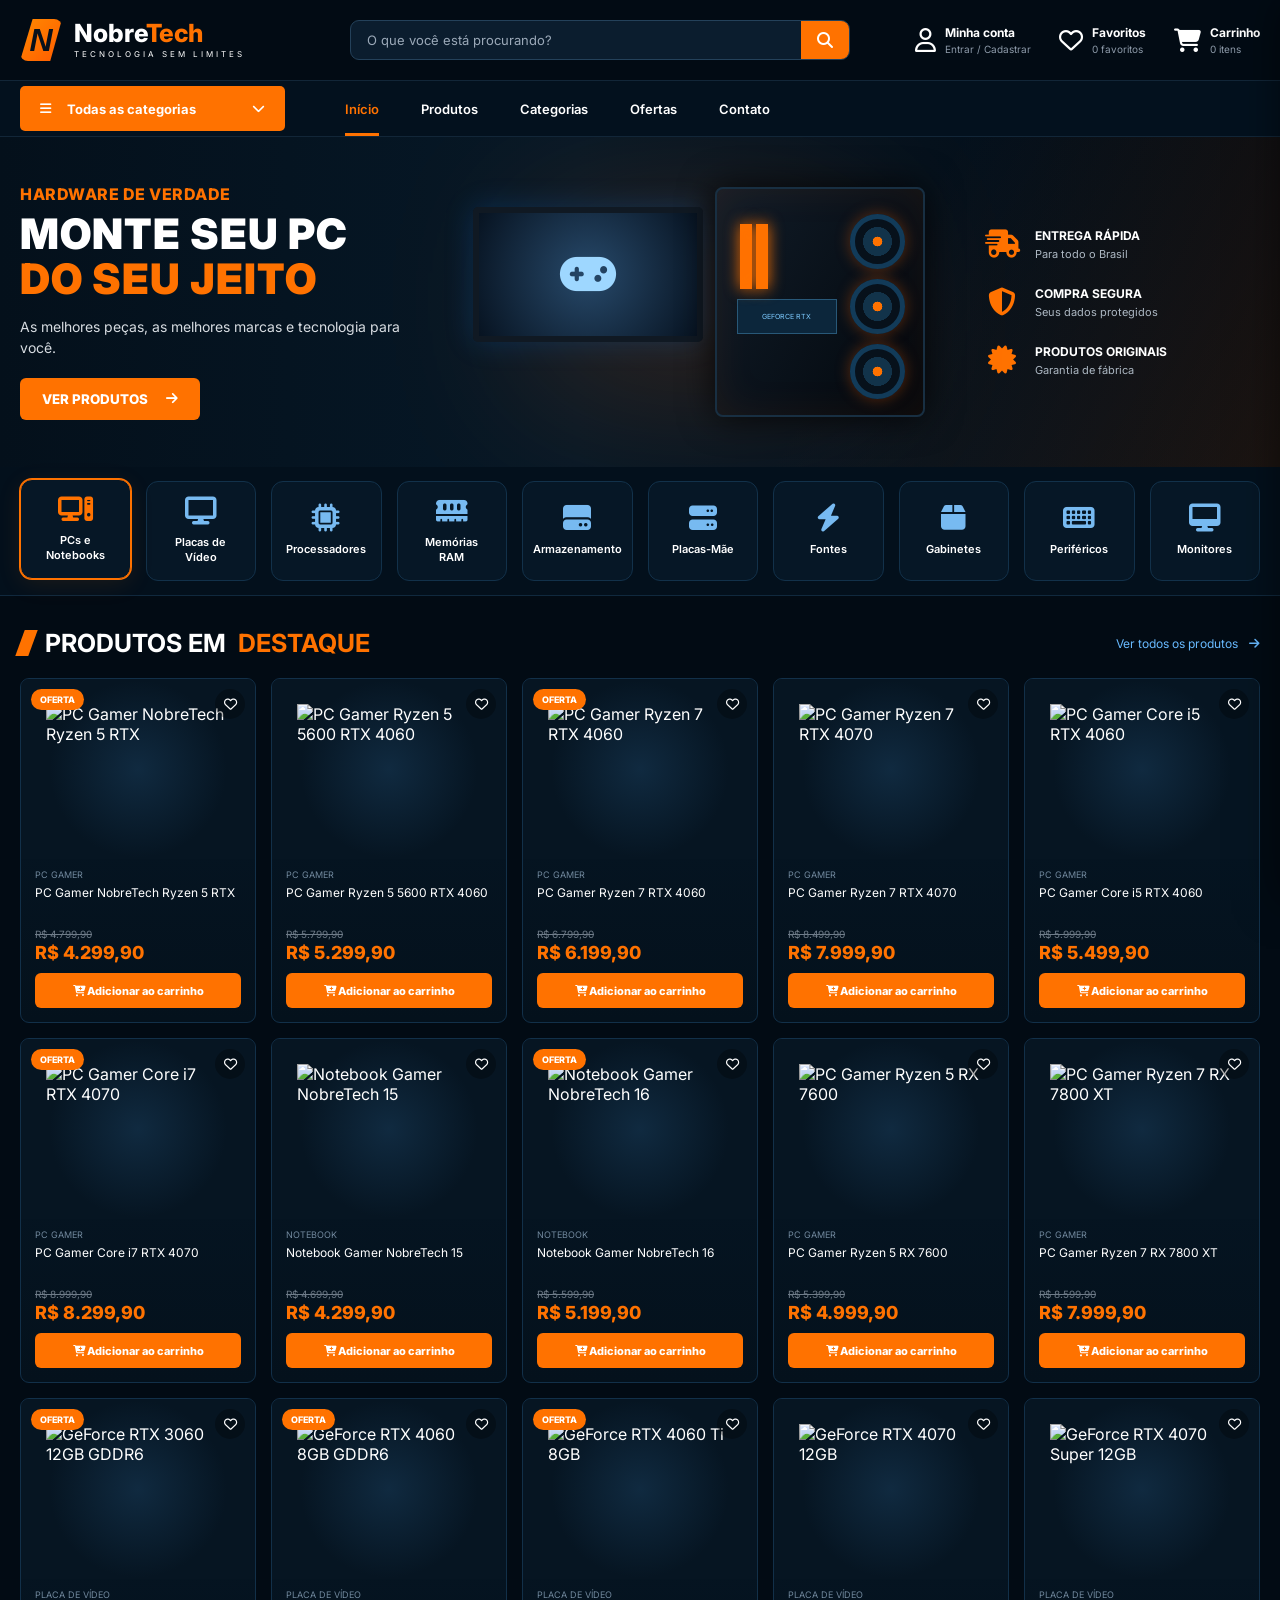
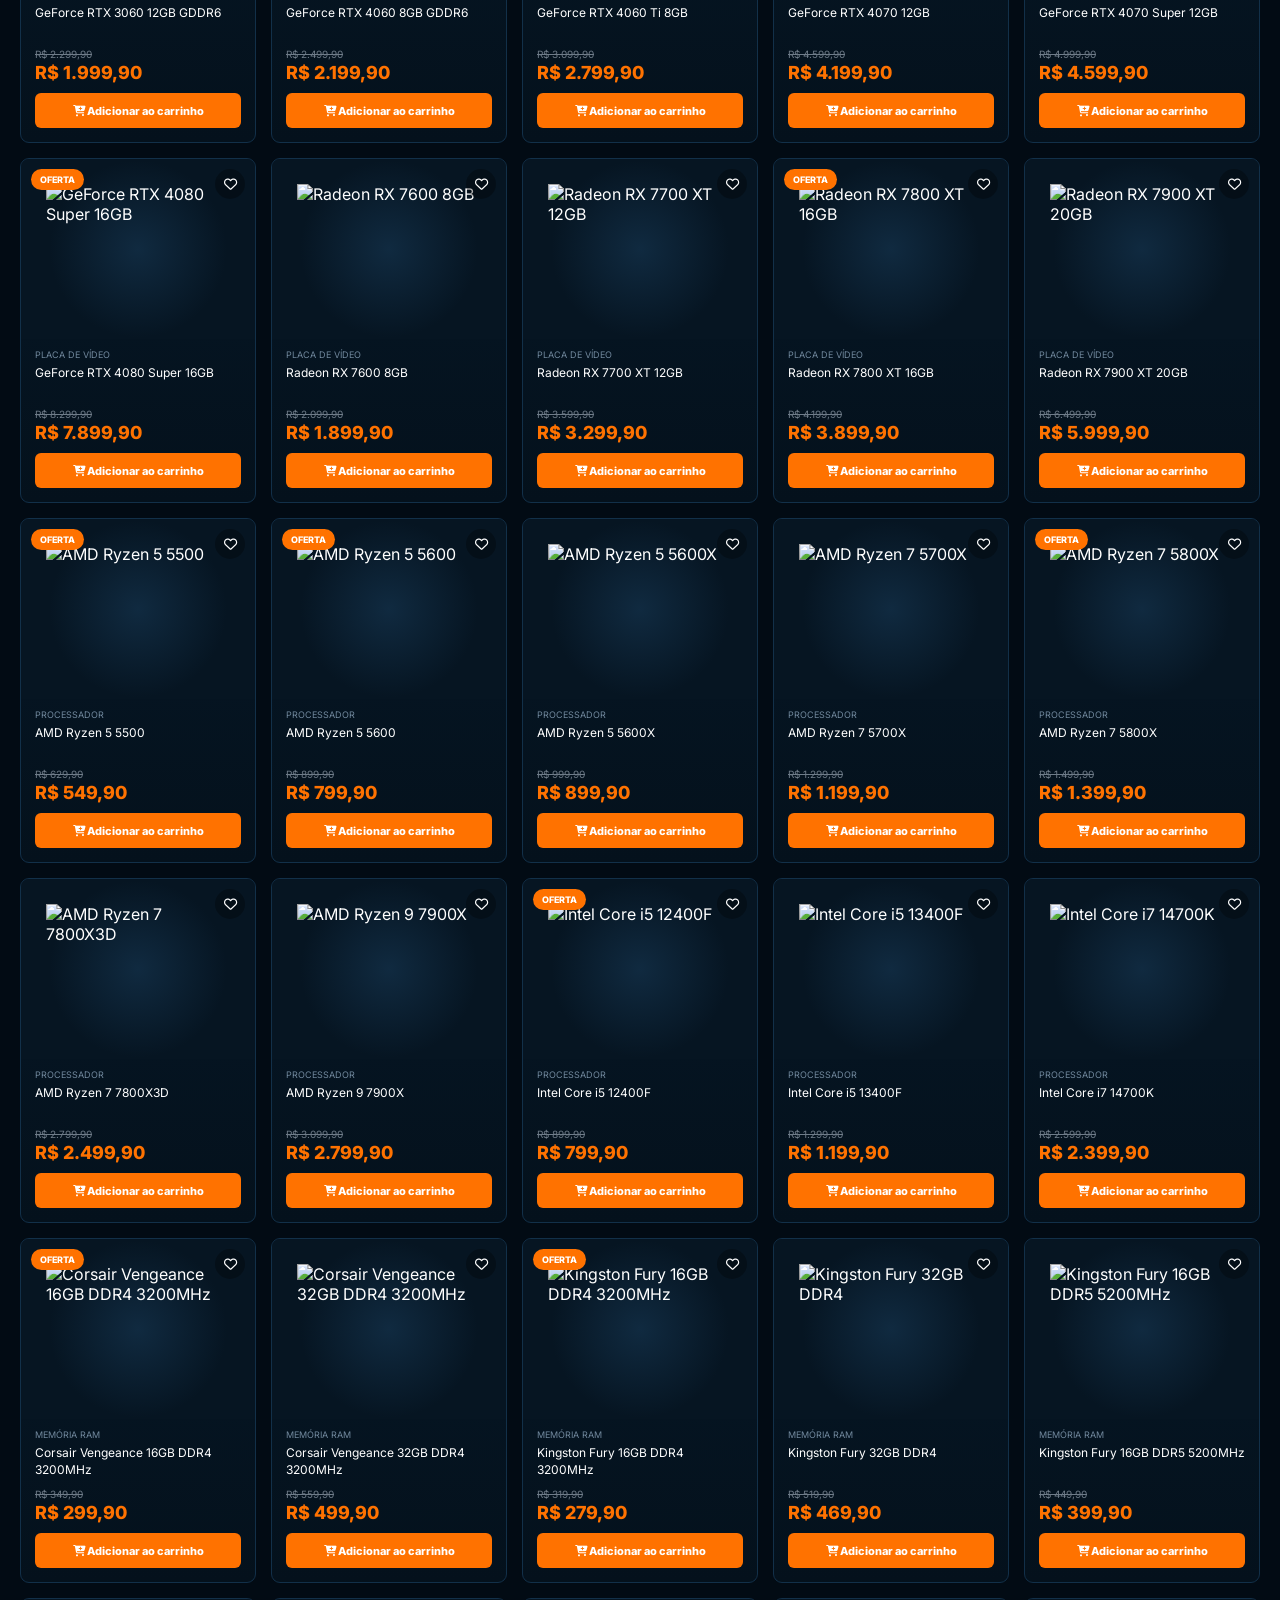
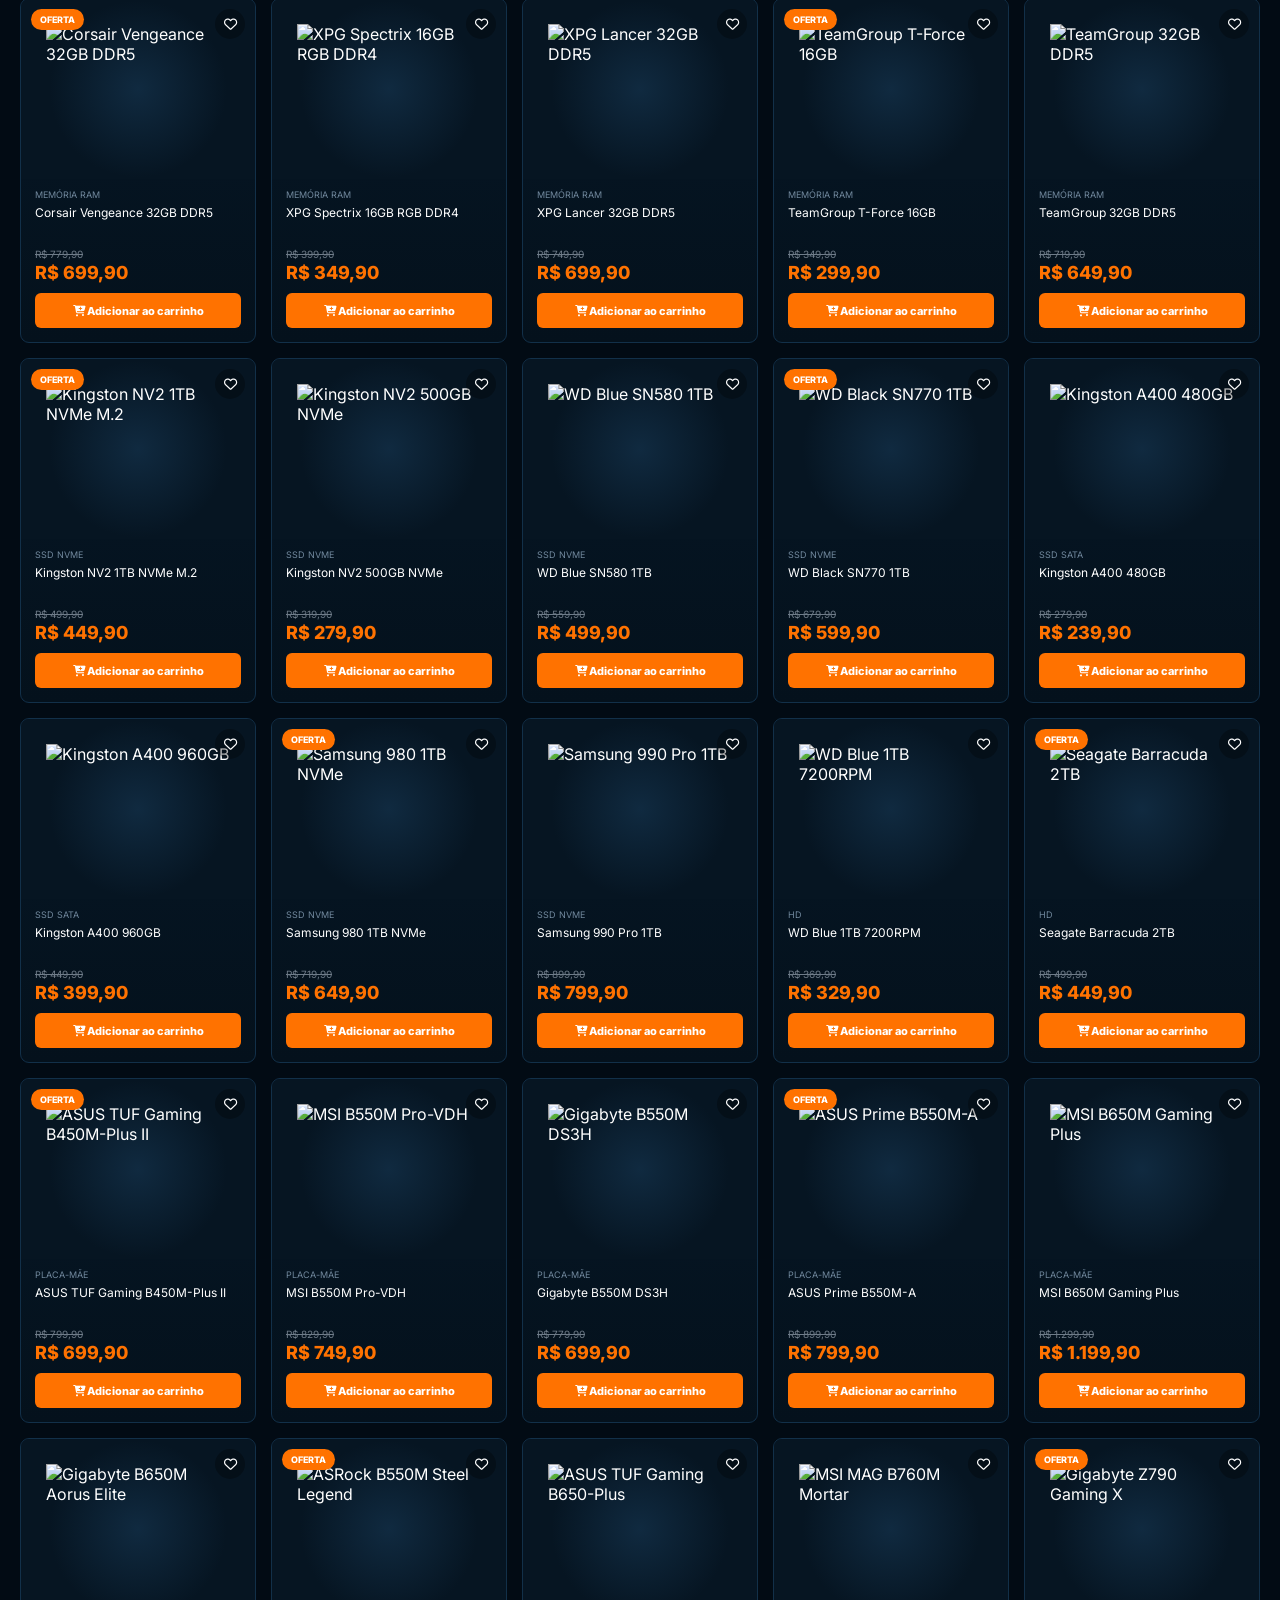
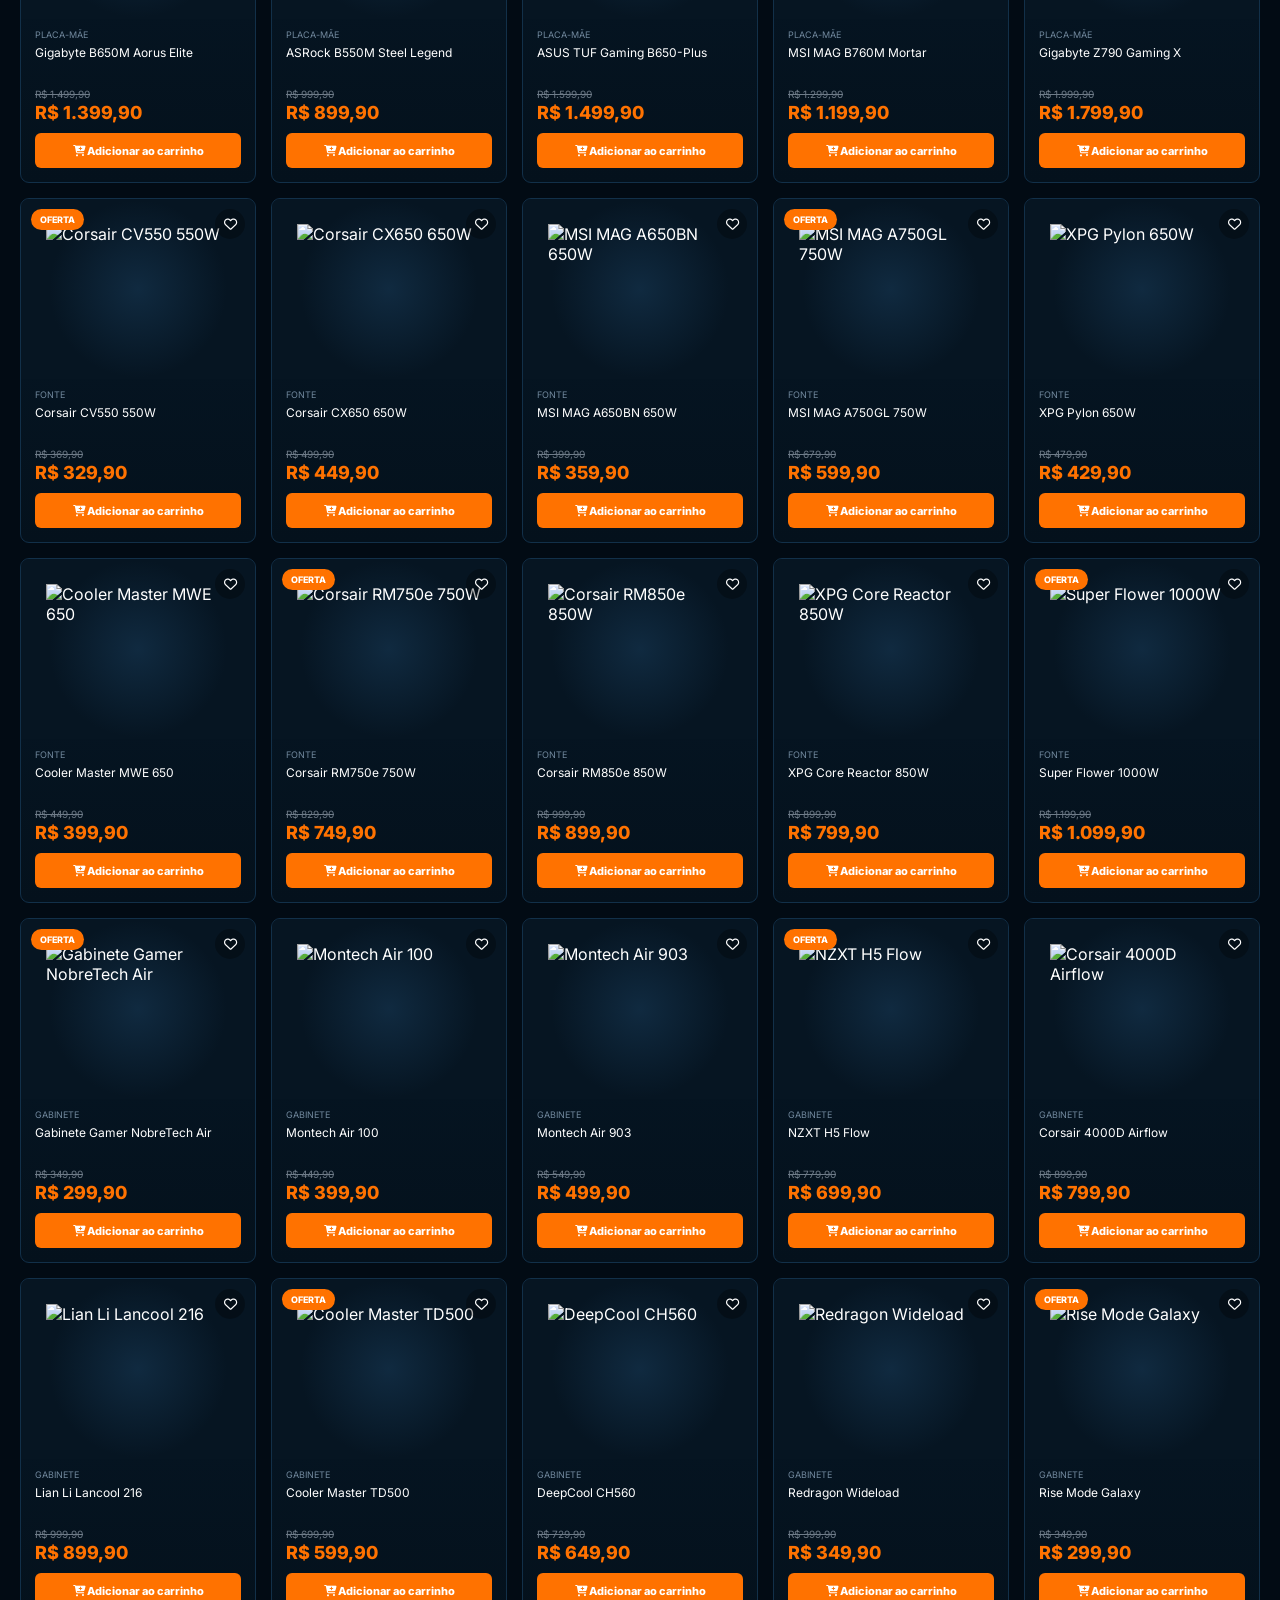
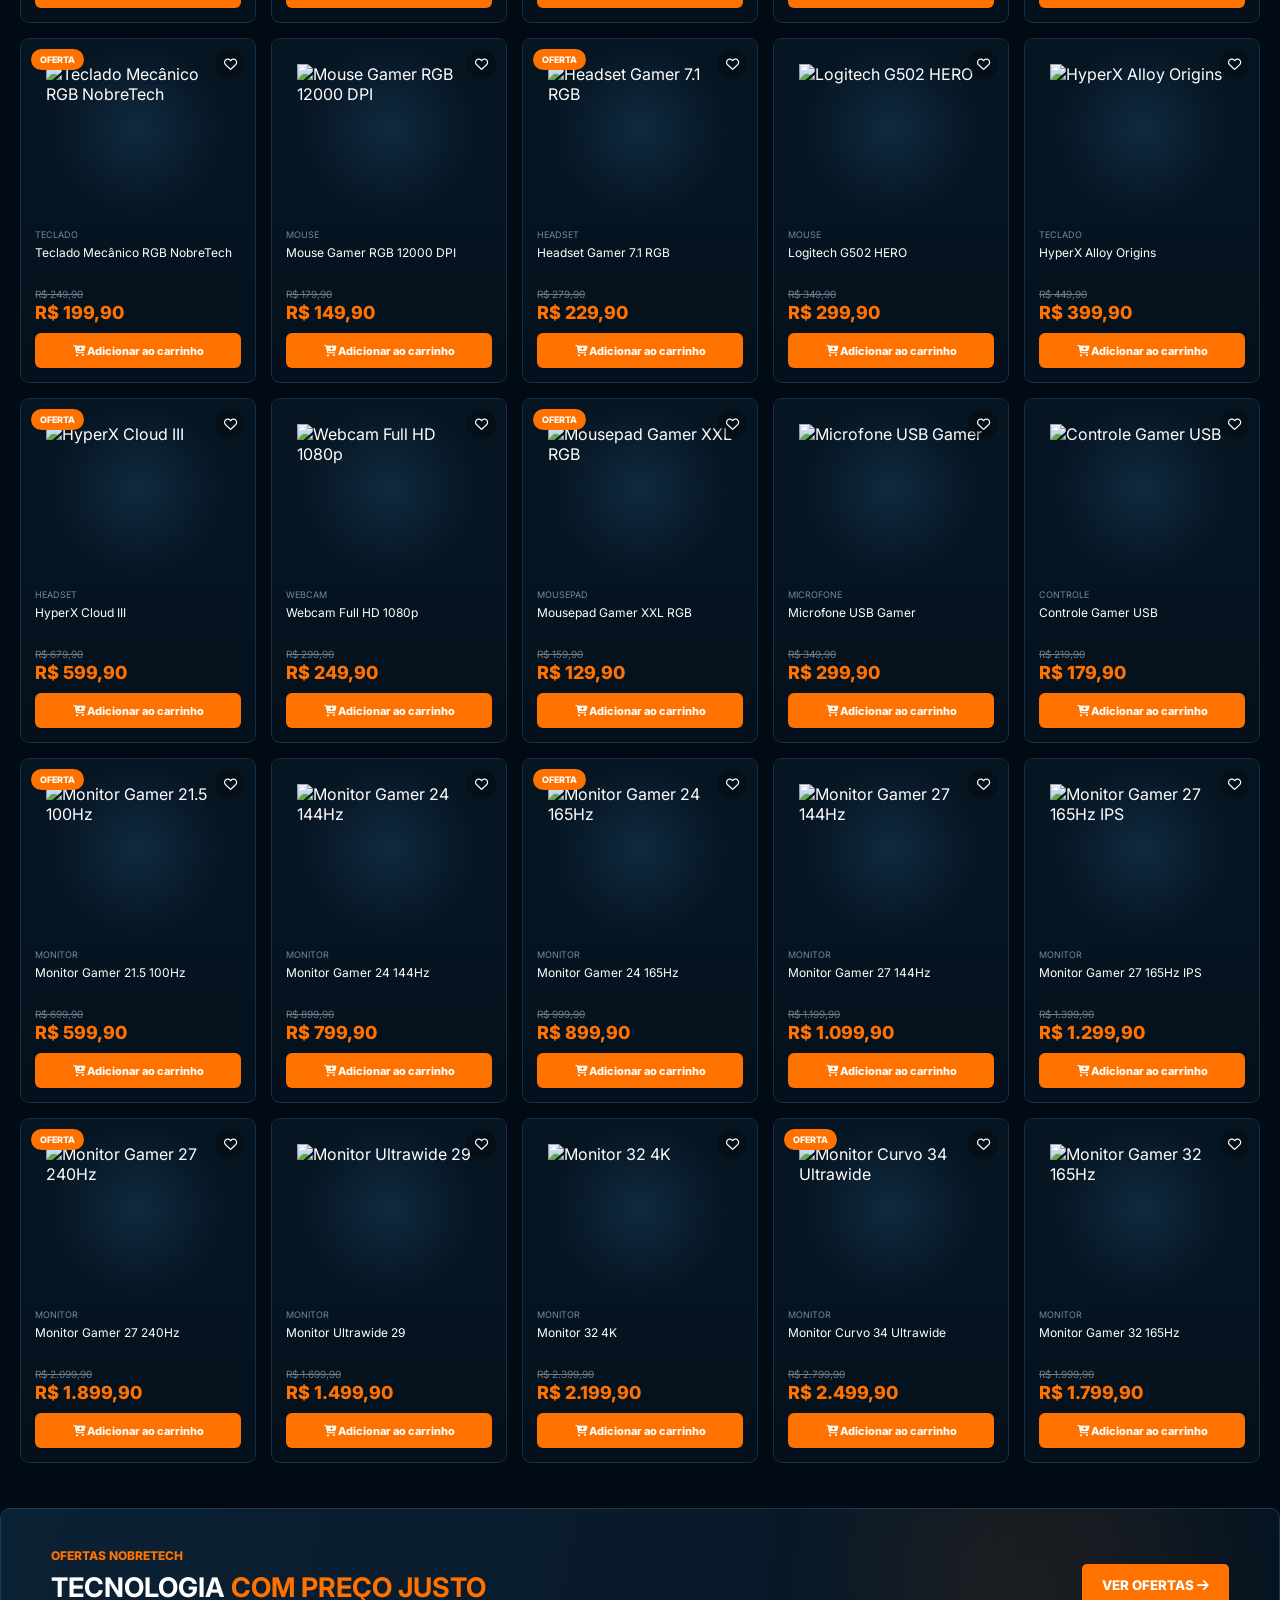
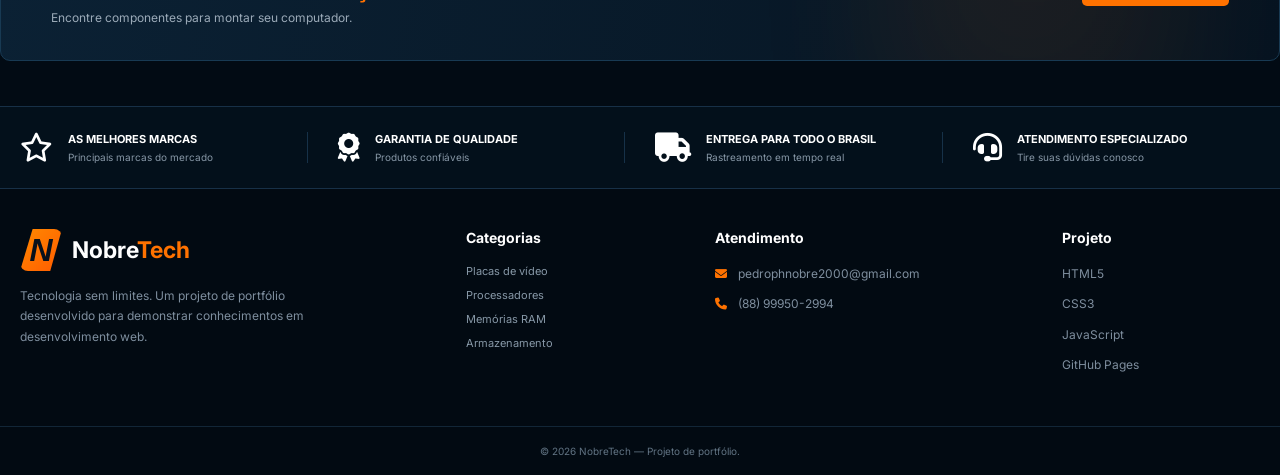
==== commit a7201650: "Update script source path in index.html" ====
--- a/index.html
+++ b/index.html
@@ -806,7 +806,7 @@
          JAVASCRIPT
     ======================================================= -->
 
-    <script src="script.js"></script>
+    <script src="./script.js"></script>
 
 </body>
 
--- a/style.css
+++ b/style.css
@@ -1,27 +1,32 @@
-:root {
-    --bg-dark: #070D14;
-    --bg-card: #0D1824;
-    --bg-header: #0A1118;
-    --accent-orange: #FF6600;
-    --accent-orange-hover: #E05500;
-    --text-white: #FFFFFF;
-    --text-gray: #9AA0A6;
-    --text-light-gray: #D1D5DB;
-    --border-color: #1E293B;
-    --card-border: #162334;
-}
+/* =========================================================
+   RESET
+========================================================= */
 
 * {
     margin: 0;
     padding: 0;
     box-sizing: border-box;
-    font-family: 'Inter', sans-serif;
+}
+
+html {
+    scroll-behavior: smooth;
 }
 
 body {
-    background-color: var(--bg-dark);
-    color: var(--text-white);
+    font-family: "Inter", sans-serif;
+    background: #020b14;
+    color: #ffffff;
     overflow-x: hidden;
+}
+
+button,
+input {
+    font-family: inherit;
+}
+
+button {
+    cursor: pointer;
+    border: none;
 }
 
 a {
@@ -29,897 +34,2166 @@
     color: inherit;
 }
 
-.container {
-    max-width: 1280px;
-    margin: 0 auto;
+
+/* =========================================================
+   CORES
+========================================================= */
+
+:root {
+
+    --orange: #ff7200;
+    --orange-light: #ff8a00;
+
+    --blue: #071a2c;
+    --blue-light: #0b243b;
+
+    --dark: #020b14;
+    --dark-2: #04111e;
+
+    --border: #12304a;
+
+    --text: #ffffff;
+    --muted: #9caabd;
+
+}
+
+
+/* =========================================================
+   HEADER
+========================================================= */
+
+.header {
+    background: #020b14;
+    position: relative;
+    z-index: 100;
+}
+
+.header-container {
+
+    height: 80px;
+
+    max-width: 1350px;
+
+    margin: auto;
+
+    padding: 0 20px;
+
+    display: flex;
+
+    align-items: center;
+
+    gap: 50px;
+}
+
+
+/* LOGO */
+
+.logo {
+
+    display: flex;
+
+    align-items: center;
+
+    gap: 12px;
+
+    min-width: 280px;
+}
+
+.logo-n {
+
+    width: 42px;
+    height: 42px;
+
+    display: flex;
+
+    justify-content: center;
+    align-items: center;
+
+    font-size: 32px;
+    font-weight: 900;
+
+    color: var(--orange);
+
+    font-style: italic;
+
+    border-radius: 8px;
+
+    background:
+        linear-gradient(
+            135deg,
+            #ff8a00,
+            #ff5b00
+        );
+        
+    color: #07111c;
+
+    clip-path: polygon(
+        30% 0,
+        100% 0,
+        72% 100%,
+        0 100%
+    );
+}
+
+.logo-text {
+    display: flex;
+    flex-direction: column;
+}
+
+.logo-text strong {
+
+    font-size: 25px;
+
+    line-height: 24px;
+
+    font-weight: 800;
+}
+
+.logo-text strong span {
+    color: var(--orange);
+}
+
+.logo-text small {
+
+    margin-top: 4px;
+
+    color: #ffffff;
+
+    font-size: 8px;
+
+    letter-spacing: 3px;
+}
+
+
+/* SEARCH */
+
+.search-container {
+
+    flex: 1;
+
+    max-width: 500px;
+
+    height: 40px;
+
+    display: flex;
+
+    background: #0b1d2e;
+
+    border: 1px solid #24415a;
+
+    border-radius: 9px;
+
+    overflow: hidden;
+}
+
+.search-container input {
+
+    flex: 1;
+
+    background: transparent;
+
+    border: none;
+
+    outline: none;
+
     padding: 0 16px;
-}
-
-/* Header */
-.header {
-    background-color: var(--bg-header);
-    border-bottom: 1px solid var(--border-color);
-    position: sticky;
+
+    color: white;
+
+    font-size: 13px;
+}
+
+.search-container input::placeholder {
+    color: #9ba9b8;
+}
+
+.search-container button {
+
+    width: 48px;
+
+    background: var(--orange);
+
+    color: white;
+
+    font-size: 16px;
+}
+
+
+/* HEADER ACTIONS */
+
+.header-actions {
+
+    display: flex;
+
+    align-items: center;
+
+    gap: 28px;
+
+    margin-left: auto;
+}
+
+.header-action {
+
+    background: transparent;
+
+    color: white;
+
+    display: flex;
+
+    align-items: center;
+
+    gap: 9px;
+
+    text-align: left;
+}
+
+.header-action > i {
+
+    font-size: 24px;
+
+    color: white;
+}
+
+.header-action div {
+
+    display: flex;
+
+    flex-direction: column;
+}
+
+.header-action strong {
+
+    font-size: 12px;
+}
+
+.header-action small {
+
+    font-size: 10px;
+
+    color: #8e9baa;
+
+    margin-top: 3px;
+}
+
+
+/* =========================================================
+   NAV
+========================================================= */
+
+.main-nav {
+
+    height: 57px;
+
+    border-top: 1px solid #122638;
+    border-bottom: 1px solid #122638;
+
+    background: #03111e;
+}
+
+.nav-container {
+
+    max-width: 1350px;
+
+    height: 100%;
+
+    margin: auto;
+
+    padding: 0 20px;
+
+    display: flex;
+
+    align-items: center;
+
+    gap: 60px;
+}
+
+.category-button {
+
+    height: 45px;
+
+    min-width: 265px;
+
+    padding: 0 20px;
+
+    background: var(--orange);
+
+    color: white;
+
+    border-radius: 5px;
+
+    display: flex;
+
+    align-items: center;
+
+    gap: 16px;
+
+    font-size: 13px;
+
+    font-weight: 700;
+}
+
+.category-button i:last-child {
+    margin-left: auto;
+}
+
+.nav-links {
+
+    display: flex;
+
+    align-items: center;
+
+    gap: 42px;
+
+    height: 100%;
+}
+
+.nav-links a {
+
+    height: 100%;
+
+    display: flex;
+
+    align-items: center;
+
+    font-size: 13px;
+
+    font-weight: 600;
+
+    position: relative;
+}
+
+.nav-links a.active {
+    color: var(--orange);
+}
+
+.nav-links a.active::after {
+
+    content: "";
+
+    position: absolute;
+
+    height: 3px;
+
+    background: var(--orange);
+
+    left: 0;
+    right: 0;
+
+    bottom: 0;
+}
+
+
+/* =========================================================
+   CATEGORY DROPDOWN
+========================================================= */
+
+.category-dropdown {
+
+    display: none;
+
+    position: absolute;
+
+    z-index: 200;
+
+    top: 137px;
+
+    left: calc((100% - 1350px) / 2 + 20px);
+
+    width: 265px;
+
+    background: #061522;
+
+    border: 1px solid #173650;
+
+    box-shadow: 0 20px 50px rgba(0,0,0,.5);
+}
+
+.category-dropdown.show {
+    display: block;
+}
+
+.category-dropdown button {
+
+    width: 100%;
+
+    padding: 14px 18px;
+
+    display: flex;
+
+    gap: 14px;
+
+    align-items: center;
+
+    color: white;
+
+    background: transparent;
+
+    text-align: left;
+
+    font-size: 13px;
+}
+
+.category-dropdown button:hover {
+
+    background: #0b263c;
+
+    color: var(--orange);
+}
+
+
+/* =========================================================
+   HERO
+========================================================= */
+
+.hero {
+
+    min-height: 305px;
+
+    position: relative;
+
+    overflow: hidden;
+
+    background:
+        linear-gradient(
+            90deg,
+            #04101b 0%,
+            #061827 45%,
+            #020a13 100%
+        );
+}
+
+.hero::before {
+
+    content: "";
+
+    position: absolute;
+
+    inset: 0;
+
+    background:
+        linear-gradient(
+            120deg,
+            transparent 65%,
+            rgba(255, 110, 0, .1)
+        );
+
+    pointer-events: none;
+}
+
+.hero-container {
+
+    max-width: 1350px;
+
+    margin: auto;
+
+    min-height: 305px;
+
+    padding: 30px 20px;
+
+    display: grid;
+
+    grid-template-columns: 1fr 1.35fr .7fr;
+
+    align-items: center;
+
+    gap: 20px;
+
+    position: relative;
+
+    z-index: 2;
+}
+
+
+/* HERO TEXT */
+
+.hero-small {
+
+    color: var(--orange);
+
+    font-size: 16px;
+
+    font-weight: 800;
+
+    letter-spacing: .5px;
+}
+
+.hero h1 {
+
+    margin-top: 8px;
+
+    font-size: 42px;
+
+    line-height: 1.05;
+
+    font-weight: 900;
+
+    letter-spacing: 1px;
+}
+
+.hero h1 span {
+
+    display: block;
+
+    color: var(--orange);
+}
+
+.hero p {
+
+    margin-top: 15px;
+
+    color: #d7dce1;
+
+    max-width: 380px;
+
+    line-height: 1.5;
+
+    font-size: 14px;
+}
+
+
+/* BOTÃO */
+
+.primary-button {
+
+    margin-top: 20px;
+
+    padding: 13px 22px;
+
+    background: var(--orange);
+
+    color: white;
+
+    border-radius: 6px;
+
+    font-weight: 800;
+
+    display: flex;
+
+    align-items: center;
+
+    gap: 18px;
+
+    transition: .2s;
+}
+
+.primary-button:hover {
+
+    background: #ff8a00;
+
+    transform: translateY(-2px);
+}
+
+
+/* PC VISUAL */
+
+.hero-image {
+
+    position: relative;
+
+    height: 270px;
+
+    display: flex;
+
+    justify-content: center;
+
+    align-items: center;
+}
+
+.pc-glow {
+
+    width: 330px;
+    height: 180px;
+
+    background: #ff6500;
+
+    filter: blur(80px);
+
+    opacity: .18;
+
+    position: absolute;
+}
+
+.fake-monitor {
+
+    width: 230px;
+    height: 135px;
+
+    border: 6px solid #101923;
+
+    border-radius: 5px;
+
+    background:
+        radial-gradient(
+            circle at center,
+            #27496a,
+            #071321
+        );
+
+    position: absolute;
+
+    left: 40px;
+    top: 40px;
+
+    display: flex;
+
+    justify-content: center;
+    align-items: center;
+
+    font-size: 45px;
+
+    color: #9ed7ff;
+
+    box-shadow: 0 0 30px rgba(0,130,255,.2);
+}
+
+.fake-pc {
+
+    width: 210px;
+    height: 230px;
+
+    background:
+        linear-gradient(
+            120deg,
+            #111c28,
+            #02070c
+        );
+
+    border: 2px solid #182f42;
+
+    border-radius: 8px;
+
+    position: absolute;
+
+    right: 40px;
+
+    box-shadow:
+        inset 0 0 40px rgba(255,100,0,.08),
+        0 0 35px rgba(0,0,0,.8);
+}
+
+.pc-fan {
+
+    width: 55px;
+    height: 55px;
+
+    border-radius: 50%;
+
+    border: 5px solid #123b59;
+
+    position: absolute;
+
+    background:
+        radial-gradient(
+            circle,
+            #ff7200 0 15%,
+            #12334a 16% 45%,
+            #07111b 46%
+        );
+
+    box-shadow: 0 0 15px rgba(255,100,0,.35);
+}
+
+.fan-one {
+    top: 25px;
+    right: 18px;
+}
+
+.fan-two {
+    top: 90px;
+    right: 18px;
+}
+
+.fan-three {
+    top: 155px;
+    right: 18px;
+}
+
+.pc-gpu {
+
+    position: absolute;
+
+    left: 20px;
+    top: 110px;
+
+    width: 100px;
+    height: 35px;
+
+    background: #0c263b;
+
+    border: 1px solid #285878;
+
+    display: flex;
+
+    align-items: center;
+    justify-content: center;
+
+    font-size: 7px;
+
+    color: #7dcaff;
+}
+
+.pc-ram {
+
+    position: absolute;
+
+    left: 23px;
+    top: 35px;
+
+    width: 12px;
+    height: 65px;
+
+    background: var(--orange);
+
+    box-shadow: 0 0 15px var(--orange);
+}
+
+.pc-ram.second {
+
+    left: 39px;
+}
+
+
+/* BENEFITS */
+
+.hero-benefits {
+
+    display: flex;
+
+    flex-direction: column;
+
+    gap: 25px;
+}
+
+.benefit {
+
+    display: flex;
+
+    align-items: center;
+
+    gap: 15px;
+}
+
+.benefit > i {
+
+    color: var(--orange);
+
+    font-size: 28px;
+
+    width: 35px;
+
+    text-align: center;
+}
+
+.benefit div {
+
+    display: flex;
+
+    flex-direction: column;
+
+    gap: 4px;
+}
+
+.benefit strong {
+
+    font-size: 12px;
+}
+
+.benefit span {
+
+    color: #adb8c3;
+
+    font-size: 11px;
+}
+
+
+/* =========================================================
+   CATEGORIAS
+========================================================= */
+
+.categories-section {
+
+    background: #03101c;
+
+    border-bottom: 1px solid #10293e;
+
+    padding: 14px 0;
+}
+
+.categories-container {
+
+    max-width: 1350px;
+
+    margin: auto;
+
+    padding: 0 20px;
+
+    display: grid;
+
+    grid-template-columns: repeat(10, 1fr);
+
+    gap: 15px;
+}
+
+.category-card {
+
+    min-height: 100px;
+
+    background: #061726;
+
+    border: 1px solid #12314a;
+
+    border-radius: 12px;
+
+    color: white;
+
+    display: flex;
+
+    flex-direction: column;
+
+    align-items: center;
+
+    justify-content: center;
+
+    gap: 10px;
+
+    transition: .2s;
+}
+
+.category-card i {
+
+    font-size: 28px;
+
+    color: #77baf1;
+}
+
+.category-card span {
+
+    font-size: 11px;
+
+    font-weight: 600;
+
+    text-align: center;
+
+    line-height: 1.4;
+}
+
+.category-card:hover,
+.category-card.active {
+
+    border-color: var(--orange);
+
+    box-shadow:
+        0 0 0 1px var(--orange),
+        0 5px 25px rgba(255,114,0,.1);
+
+    transform: translateY(-2px);
+}
+
+.category-card.active i {
+
+    color: var(--orange);
+}
+
+
+/* =========================================================
+   PRODUTOS
+========================================================= */
+
+.products-section {
+
+    max-width: 1350px;
+
+    margin: auto;
+
+    padding: 32px 20px 45px;
+}
+
+.section-header {
+
+    display: flex;
+
+    align-items: center;
+
+    justify-content: space-between;
+
+    margin-bottom: 20px;
+}
+
+.section-header h2 {
+
+    font-size: 25px;
+
+    display: flex;
+
+    align-items: center;
+
+    gap: 12px;
+}
+
+.section-header h2 > span {
+
+    display: block;
+
+    width: 13px;
+    height: 26px;
+
+    background: var(--orange);
+
+    transform: skew(-20deg);
+}
+
+.section-header h2 strong {
+
+    color: var(--orange);
+}
+
+.section-header button {
+
+    color: #68baff;
+
+    background: transparent;
+
+    font-size: 12px;
+}
+
+.section-header button i {
+
+    margin-left: 8px;
+}
+
+
+/* GRID */
+
+.products-grid {
+
+    display: grid;
+
+    grid-template-columns:
+        repeat(5, minmax(0, 1fr));
+
+    gap: 15px;
+}
+
+
+/* CARD */
+
+.product-card {
+
+    min-width: 0;
+
+    background:
+        linear-gradient(
+            180deg,
+            #061726,
+            #04111c
+        );
+
+    border: 1px solid #123049;
+
+    border-radius: 9px;
+
+    overflow: hidden;
+
+    position: relative;
+
+    transition: .25s;
+}
+
+.product-card:hover {
+
+    transform: translateY(-4px);
+
+    border-color: #24516f;
+
+    box-shadow:
+        0 10px 30px rgba(0,0,0,.35);
+}
+
+
+/* BADGE */
+
+.product-badge {
+
+    position: absolute;
+
+    left: 10px;
+    top: 10px;
+
+    z-index: 2;
+
+    background: var(--orange);
+
+    padding: 5px 9px;
+
+    border-radius: 20px;
+
+    font-size: 9px;
+
+    font-weight: 800;
+}
+
+
+/* FAVORITO */
+
+.favorite-button {
+
+    position: absolute;
+
+    right: 10px;
+    top: 10px;
+
+    width: 30px;
+    height: 30px;
+
+    border-radius: 50%;
+
+    color: white;
+
+    background: rgba(0,0,0,.3);
+
+    z-index: 2;
+}
+
+.favorite-button.active {
+
+    color: var(--orange);
+}
+
+
+/* IMAGE */
+
+.product-image {
+
+    height: 180px;
+
+    display: flex;
+
+    justify-content: center;
+
+    align-items: center;
+
+    padding: 25px;
+
+    background:
+        radial-gradient(
+            circle,
+            #102a40 0,
+            #061522 60%
+        );
+}
+
+.product-image img {
+
+    width: 100%;
+
+    height: 100%;
+
+    object-fit: contain;
+}
+
+
+/* INFO */
+
+.product-info {
+
+    padding: 10px 14px 14px;
+}
+
+.product-category {
+
+    color: #72899e;
+
+    font-size: 9px;
+
+    text-transform: uppercase;
+
+    margin-bottom: 5px;
+}
+
+.product-name {
+
+    font-size: 12px;
+
+    line-height: 1.4;
+
+    min-height: 34px;
+
+    color: white;
+}
+
+.product-old-price {
+
+    margin-top: 9px;
+
+    color: #6f7c89;
+
+    font-size: 10px;
+
+    text-decoration: line-through;
+}
+
+.product-price {
+
+    color: var(--orange);
+
+    font-size: 18px;
+
+    font-weight: 800;
+
+    margin-top: 2px;
+}
+
+.add-cart-button {
+
+    width: 100%;
+
+    margin-top: 10px;
+
+    height: 35px;
+
+    background: var(--orange);
+
+    color: white;
+
+    border-radius: 6px;
+
+    font-size: 11px;
+
+    font-weight: 800;
+
+    transition: .2s;
+}
+
+.add-cart-button:hover {
+
+    background: #ff8b00;
+}
+
+
+/* EMPTY */
+
+.empty-products {
+
+    display: none;
+
+    text-align: center;
+
+    padding: 70px 20px;
+
+    color: #7e91a3;
+}
+
+.empty-products i {
+
+    font-size: 50px;
+
+    margin-bottom: 15px;
+
+    color: var(--orange);
+}
+
+.empty-products h3 {
+
+    color: white;
+
+    margin-bottom: 5px;
+}
+
+
+/* =========================================================
+   OFFER
+========================================================= */
+
+.offer-banner {
+
+    max-width: 1310px;
+
+    margin: 0 auto 45px;
+
+    padding: 35px 50px;
+
+    border: 1px solid #183a53;
+
+    border-radius: 10px;
+
+    background:
+        linear-gradient(
+            100deg,
+            #0b2134,
+            #061421
+        );
+
+    display: flex;
+
+    justify-content: space-between;
+
+    align-items: center;
+
+    position: relative;
+
+    overflow: hidden;
+}
+
+.offer-banner::after {
+
+    content: "";
+
+    width: 300px;
+    height: 300px;
+
+    background: var(--orange);
+
+    opacity: .08;
+
+    filter: blur(70px);
+
+    position: absolute;
+
+    right: 100px;
+}
+
+.offer-banner span {
+
+    color: var(--orange);
+
+    font-size: 12px;
+
+    font-weight: 800;
+}
+
+.offer-banner h2 {
+
+    margin-top: 7px;
+
+    font-size: 27px;
+}
+
+.offer-banner h2 strong {
+
+    color: var(--orange);
+}
+
+.offer-banner p {
+
+    color: #9baab8;
+
+    font-size: 12px;
+
+    margin-top: 6px;
+}
+
+.offer-banner button {
+
+    position: relative;
+
+    z-index: 2;
+
+    background: var(--orange);
+
+    color: white;
+
+    padding: 13px 20px;
+
+    border-radius: 5px;
+
+    font-weight: 800;
+}
+
+
+/* =========================================================
+   ADVANTAGES
+========================================================= */
+
+.advantages {
+
+    border-top: 1px solid #173047;
+
+    border-bottom: 1px solid #173047;
+
+    background: #03101b;
+
+    padding: 25px max(20px, calc((100% - 1310px) / 2));
+
+    display: grid;
+
+    grid-template-columns: repeat(4, 1fr);
+
+    gap: 30px;
+}
+
+.advantage {
+
+    display: flex;
+
+    align-items: center;
+
+    gap: 15px;
+
+    border-right: 1px solid #163148;
+}
+
+.advantage:last-child {
+
+    border-right: none;
+}
+
+.advantage > i {
+
+    font-size: 29px;
+
+    color: white;
+}
+
+.advantage div {
+
+    display: flex;
+
+    flex-direction: column;
+
+    gap: 5px;
+}
+
+.advantage strong {
+
+    font-size: 11px;
+}
+
+.advantage span {
+
+    color: #8797a6;
+
+    font-size: 10px;
+}
+
+
+/* =========================================================
+   FOOTER
+========================================================= */
+
+footer {
+
+    background: #020a12;
+
+    padding-top: 40px;
+}
+
+.footer-container {
+
+    max-width: 1310px;
+
+    margin: auto;
+
+    padding: 0 20px 40px;
+
+    display: grid;
+
+    grid-template-columns: 2fr 1fr 1.5fr 1fr;
+
+    gap: 50px;
+}
+
+.footer-logo {
+
+    display: flex;
+
+    align-items: center;
+
+    gap: 10px;
+
+    margin-bottom: 15px;
+}
+
+.footer-logo strong {
+
+    font-size: 23px;
+}
+
+.footer-logo strong span {
+
+    color: var(--orange);
+}
+
+.footer-column > p {
+
+    color: #7e8e9e;
+
+    font-size: 12px;
+
+    line-height: 1.7;
+
+    max-width: 330px;
+}
+
+.footer-column h3 {
+
+    font-size: 14px;
+
+    margin-bottom: 18px;
+}
+
+.footer-column button {
+
+    display: block;
+
+    background: transparent;
+
+    color: #8798a7;
+
+    margin-bottom: 10px;
+
+    font-size: 11px;
+}
+
+.footer-column button:hover {
+
+    color: var(--orange);
+}
+
+.footer-column p {
+
+    margin-bottom: 10px;
+}
+
+.footer-column p i {
+
+    color: var(--orange);
+
+    width: 20px;
+}
+
+.footer-bottom {
+
+    border-top: 1px solid #122637;
+
+    text-align: center;
+
+    padding: 18px;
+
+    color: #627484;
+
+    font-size: 10px;
+}
+
+
+/* =========================================================
+   CARRINHO LATERAL
+========================================================= */
+
+.cart-sidebar {
+
+    position: fixed;
+
+    right: -430px;
+
     top: 0;
-    z-index: 100;
-}
-
-.header-container {
-    max-width: 1280px;
-    margin: 0 auto;
-    padding: 16px;
-    display: flex;
-    align-items: center;
+
+    width: 420px;
+
+    height: 100vh;
+
+    background: #061521;
+
+    z-index: 1000;
+
+    display: flex;
+
+    flex-direction: column;
+
+    box-shadow: -10px 0 40px rgba(0,0,0,.5);
+
+    transition: .3s;
+}
+
+.cart-sidebar.open {
+
+    right: 0;
+}
+
+.cart-header {
+
+    padding: 20px;
+
+    border-bottom: 1px solid #193348;
+
+    display: flex;
+
     justify-content: space-between;
-    gap: 20px;
-}
-
-.logo {
-    display: flex;
-    align-items: center;
+
+    align-items: center;
+}
+
+.cart-header h2 {
+
+    font-size: 19px;
+}
+
+.cart-header span {
+
+    color: #7e91a2;
+
+    font-size: 10px;
+}
+
+.cart-header button {
+
+    background: transparent;
+
+    color: white;
+
+    font-size: 22px;
+}
+
+
+/* ÁREA COM ROLAGEM */
+
+.cart-items {
+
+    flex: 1;
+
+    overflow-y: auto;
+
+    padding: 15px;
+}
+
+.cart-items::-webkit-scrollbar {
+
+    width: 7px;
+}
+
+.cart-items::-webkit-scrollbar-track {
+
+    background: #03101b;
+}
+
+.cart-items::-webkit-scrollbar-thumb {
+
+    background: var(--orange);
+
+    border-radius: 10px;
+}
+
+
+/* ITEM */
+
+.cart-item {
+
+    display: grid;
+
+    grid-template-columns: 70px 1fr 30px;
+
     gap: 10px;
-    cursor: pointer;
-}
-
-.logo-icon {
-    font-size: 32px;
-    color: var(--accent-orange);
-}
-
-.logo-text {
-    display: flex;
-    flex-direction: column;
-}
-
-.brand-name {
-    font-size: 22px;
+
+    padding: 12px 0;
+
+    border-bottom: 1px solid #173043;
+}
+
+.cart-item-image {
+
+    width: 70px;
+    height: 70px;
+
+    background: #091d2d;
+
+    border-radius: 6px;
+
+    display: flex;
+
+    justify-content: center;
+    align-items: center;
+}
+
+.cart-item-image img {
+
+    width: 90%;
+    height: 90%;
+
+    object-fit: contain;
+}
+
+.cart-item-name {
+
+    font-size: 11px;
+
+    line-height: 1.4;
+
+    margin-bottom: 5px;
+}
+
+.cart-item-price {
+
+    color: var(--orange);
+
+    font-size: 13px;
+
     font-weight: 800;
-    letter-spacing: -0.5px;
-}
-
-.brand-name .highlight {
-    color: var(--accent-orange);
-}
-
-.brand-sub {
-    font-size: 9px;
-    color: var(--text-gray);
-    letter-spacing: 1.5px;
-    font-weight: 600;
-}
-
-.search-box {
-    flex: 1;
-    max-width: 600px;
-    display: flex;
-    align-items: center;
-    background: #0D1622;
-    border: 1px solid var(--border-color);
-    border-radius: 6px;
-    overflow: hidden;
-}
-
-.search-box input {
-    width: 100%;
-    padding: 12px 16px;
+}
+
+.cart-item-remove {
+
     background: transparent;
-    border: none;
-    outline: none;
-    color: var(--text-white);
-    font-size: 14px;
-}
-
-.search-btn {
-    background: var(--accent-orange);
-    color: white;
-    border: none;
-    padding: 12px 20px;
-    cursor: pointer;
-    font-size: 16px;
-    transition: 0.2s;
-}
-
-.search-btn:hover {
-    background: var(--accent-orange-hover);
-}
-
-.header-actions {
-    display: flex;
-    align-items: center;
-    gap: 24px;
-}
-
-.user-account {
-    display: flex;
-    align-items: center;
-    gap: 10px;
-    cursor: pointer;
-}
-
-.user-account i {
-    font-size: 24px;
-    color: var(--text-gray);
-}
-
-.account-info {
-    display: flex;
-    flex-direction: column;
-}
-
-.account-info .title {
-    font-size: 13px;
-    font-weight: 600;
-}
-
-.account-info .sub {
-    font-size: 11px;
-    color: var(--text-gray);
-}
-
-.header-icon-btn {
-    display: flex;
-    flex-direction: column;
-    align-items: center;
-    position: relative;
-    cursor: pointer;
-    color: var(--text-gray);
-    transition: 0.2s;
-}
-
-.header-icon-btn:hover {
-    color: var(--accent-orange);
-}
-
-.header-icon-btn i {
-    font-size: 22px;
-}
-
-.header-icon-btn .icon-label {
-    font-size: 11px;
-    margin-top: 2px;
-}
-
-.badge {
-    position: absolute;
-    top: -6px;
-    right: 4px;
-    background: var(--accent-orange);
-    color: white;
-    font-size: 10px;
-    font-weight: bold;
-    border-radius: 50%;
-    width: 18px;
-    height: 18px;
-    display: flex;
-    align-items: center;
-    justify-content: center;
-}
-
-/* Nav Menu */
-.nav-bar {
-    background-color: #0A1017;
-    border-bottom: 1px solid var(--border-color);
-}
-
-.nav-container {
-    max-width: 1280px;
-    margin: 0 auto;
-    padding: 0 16px;
-    display: flex;
-    align-items: center;
-    gap: 30px;
-}
-
-.all-categories-btn {
-    background: var(--accent-orange);
-    color: white;
-    border: none;
-    padding: 12px 20px;
-    font-weight: 700;
-    font-size: 14px;
-    display: flex;
-    align-items: center;
-    gap: 12px;
-    cursor: pointer;
-    border-radius: 4px 4px 0 0;
-}
-
-.all-categories-btn .arrow {
-    font-size: 11px;
-    margin-left: 10px;
-}
-
-.nav-menu {
-    display: flex;
-    list-style: none;
-    gap: 24px;
-}
-
-.nav-menu a {
-    color: var(--text-light-gray);
-    font-size: 14px;
-    font-weight: 500;
-    padding: 12px 0;
-    display: block;
-    transition: 0.2s;
-}
-
-.nav-menu a:hover, .nav-menu a.active {
-    color: var(--accent-orange);
-}
-
-/* Hero Banner */
-.hero-banner {
-    background: linear-gradient(135deg, #070D14 0%, #0F1D2C 100%);
-    padding: 40px 0;
-    border-bottom: 1px solid var(--border-color);
-    position: relative;
-}
-
-.hero-container {
-    max-width: 1280px;
-    margin: 0 auto;
-    padding: 0 16px;
-    display: grid;
-    grid-template-columns: 1fr 1fr 260px;
-    gap: 30px;
-    align-items: center;
-}
-
-.hero-tag {
-    color: var(--accent-orange);
-    font-size: 13px;
-    font-weight: 800;
-    letter-spacing: 1.5px;
-}
-
-.hero-title {
-    font-size: 38px;
-    font-weight: 900;
-    line-height: 1.1;
-    margin: 12px 0;
-}
-
-.highlight-orange {
-    color: var(--accent-orange);
-}
-
-.hero-desc {
-    color: var(--text-gray);
-    font-size: 15px;
-    margin-bottom: 24px;
-}
-
-.btn-primary {
-    display: inline-flex;
-    align-items: center;
-    gap: 10px;
-    background: var(--accent-orange);
-    color: white;
-    padding: 14px 28px;
-    border-radius: 6px;
-    font-weight: 700;
-    font-size: 14px;
-    border: none;
-    cursor: pointer;
-    transition: 0.2s;
-}
-
-.btn-primary:hover {
-    background: var(--accent-orange-hover);
-    transform: translateY(-2px);
-}
-
-.hero-image img {
-    width: 100%;
-    border-radius: 12px;
-    box-shadow: 0 10px 30px rgba(0,0,0,0.5);
-    border: 1px solid var(--border-color);
-}
-
-.hero-features {
-    display: flex;
-    flex-direction: column;
-    gap: 16px;
-}
-
-.feature-card {
-    background: rgba(13, 24, 36, 0.7);
-    border: 1px solid var(--border-color);
-    padding: 16px;
-    border-radius: 8px;
-    display: flex;
-    align-items: center;
-    gap: 14px;
-}
-
-.feature-card i {
-    font-size: 24px;
-    color: var(--accent-orange);
-}
-
-.feature-card strong {
-    font-size: 12px;
-    display: block;
-}
-
-.feature-card p {
-    font-size: 11px;
-    color: var(--text-gray);
-}
-
-/* Categories Section */
-.categories-section {
-    padding: 30px 0;
-}
-
-.categories-grid {
-    display: grid;
-    grid-template-columns: repeat(10, 1fr);
-    gap: 10px;
-}
-
-.cat-card {
-    background: var(--bg-card);
-    border: 1px solid var(--card-border);
-    border-radius: 8px;
-    padding: 16px 8px;
-    display: flex;
-    flex-direction: column;
-    align-items: center;
-    gap: 10px;
-    cursor: pointer;
-    transition: 0.2s;
-}
-
-.cat-card i {
-    font-size: 22px;
-    color: var(--text-gray);
-}
-
-.cat-card span {
-    font-size: 11px;
-    text-align: center;
-    font-weight: 600;
-    color: var(--text-light-gray);
-}
-
-.cat-card:hover, .cat-card.active {
-    border-color: var(--accent-orange);
-    background: #112030;
-}
-
-.cat-card:hover i, .cat-card.active i {
-    color: var(--accent-orange);
-}
-
-/* Products Section */
-.products-section {
-    padding: 20px 0 60px;
-}
-
-.section-header {
-    display: flex;
-    justify-content: space-between;
-    align-items: center;
-    margin-bottom: 24px;
-}
-
-.section-title {
-    font-size: 20px;
-    font-weight: 800;
-    display: flex;
-    align-items: center;
-    gap: 10px;
-}
-
-.tag-bar {
-    width: 6px;
-    height: 22px;
-    background: var(--accent-orange);
-    display: inline-block;
-    border-radius: 2px;
-}
-
-.view-all {
-    color: var(--text-gray);
-    font-size: 13px;
-}
-
-.products-grid {
-    display: grid;
-    grid-template-columns: repeat(auto-fill, minmax(230px, 1fr));
-    gap: 18px;
-}
-
-.product-card {
-    background: var(--bg-card);
-    border: 1px solid var(--card-border);
-    border-radius: 8px;
-    padding: 16px;
-    display: flex;
-    flex-direction: column;
-    position: relative;
-    transition: 0.3s;
-}
-
-.product-card:hover {
-    border-color: var(--accent-orange);
-    transform: translateY(-4px);
-    box-shadow: 0 10px 20px rgba(0,0,0,0.4);
-}
-
-.product-tag {
-    position: absolute;
-    top: 12px;
-    left: 12px;
-    background: var(--accent-orange);
-    color: white;
-    font-size: 9px;
-    font-weight: 800;
-    padding: 3px 6px;
-    border-radius: 3px;
-    text-transform: uppercase;
-}
-
-.fav-btn {
-    position: absolute;
-    top: 12px;
-    right: 12px;
-    background: transparent;
-    border: none;
-    color: var(--text-gray);
-    font-size: 16px;
-    cursor: pointer;
-    transition: 0.2s;
-}
-
-.fav-btn:hover {
-    color: var(--accent-orange);
-}
-
-.product-img {
-    width: 100%;
-    height: 160px;
-    object-fit: contain;
-    margin: 16px 0;
-}
-
-.product-title {
-    font-size: 13px;
-    font-weight: 600;
-    line-height: 1.4;
-    height: 38px;
-    overflow: hidden;
-    margin-bottom: 12px;
-    color: #E2E8F0;
-}
-
-.old-price {
-    font-size: 11px;
-    color: var(--text-gray);
-    text-decoration: line-through;
-}
-
-.product-price {
-    font-size: 18px;
-    font-weight: 800;
-    color: var(--accent-orange);
-    margin-bottom: 14px;
-}
-
-.add-to-cart-btn {
-    background: var(--accent-orange);
-    color: white;
-    border: none;
-    padding: 10px;
-    border-radius: 6px;
-    font-weight: 700;
-    font-size: 12px;
-    cursor: pointer;
-    display: flex;
-    align-items: center;
-    justify-content: center;
+
+    color: #728494;
+
+    height: 25px;
+}
+
+.cart-item-remove:hover {
+
+    color: #ff4444;
+}
+
+
+/* QUANTIDADE */
+
+.quantity {
+
+    display: flex;
+
+    align-items: center;
+
     gap: 8px;
-    transition: 0.2s;
-}
-
-.add-to-cart-btn:hover {
-    background: var(--accent-orange-hover);
-}
-
-/* Trust Banner */
-.trust-banner {
-    background: var(--bg-header);
-    border-top: 1px solid var(--border-color);
-    border-bottom: 1px solid var(--border-color);
-    padding: 30px 0;
-}
-
-.trust-grid {
-    display: grid;
-    grid-template-columns: repeat(4, 1fr);
-    gap: 20px;
-}
-
-.trust-item {
-    display: flex;
-    align-items: center;
-    gap: 14px;
-}
-
-.trust-item i {
-    font-size: 28px;
-    color: var(--accent-orange);
-}
-
-.trust-item strong {
-    font-size: 12px;
-    display: block;
-}
-
-.trust-item p {
-    font-size: 11px;
-    color: var(--text-gray);
-}
-
-/* Footer */
-.footer {
-    background: #04080D;
-    padding: 50px 0 0;
-    border-top: 1px solid var(--border-color);
-}
-
-.footer-content {
-    display: grid;
-    grid-template-columns: 1.5fr 1.2fr 1fr 1fr;
-    gap: 40px;
-    padding-bottom: 40px;
-}
-
-.footer-logo {
-    margin-bottom: 16px;
-}
-
-.footer-desc {
-    color: var(--text-gray);
-    font-size: 13px;
-    line-height: 1.6;
-}
-
-.footer-col h4 {
-    font-size: 15px;
-    margin-bottom: 16px;
-    color: white;
-}
-
-.footer-col p {
-    color: var(--text-gray);
-    font-size: 13px;
-    margin-bottom: 10px;
-    display: flex;
-    align-items: center;
-    gap: 10px;
-}
-
-.footer-col ul {
-    list-style: none;
-}
-
-.footer-col ul li {
-    margin-bottom: 8px;
-}
-
-.footer-col ul a {
-    color: var(--text-gray);
-    font-size: 13px;
-    transition: 0.2s;
-}
-
-.footer-col ul a:hover {
-    color: var(--accent-orange);
-}
-
-.payment-icons {
-    display: flex;
-    gap: 16px;
-    font-size: 28px;
-    color: var(--text-gray);
-}
-
-.footer-bottom {
-    background: #020407;
-    padding: 20px 0;
-    border-top: 1px solid rgba(255,255,255,0.05);
-    text-align: center;
-    color: var(--text-gray);
-    font-size: 12px;
-}
-
-/* Cart Drawer */
-.cart-overlay {
-    position: fixed;
-    top: 0;
-    left: 0;
-    width: 100vw;
-    height: 100vh;
-    background: rgba(0,0,0,0.7);
-    z-index: 200;
-    display: none;
-}
-
-.cart-overlay.active {
-    display: block;
-}
-
-.cart-drawer {
-    position: fixed;
-    top: 0;
-    right: -420px;
-    width: 400px;
-    height: 100vh;
-    background: #0A1118;
-    z-index: 201;
-    box-shadow: -5px 0 25px rgba(0,0,0,0.8);
-    display: flex;
-    flex-direction: column;
-    transition: right 0.3s ease;
-}
-
-.cart-drawer.active {
-    right: 0;
-}
-
-.cart-header {
-    padding: 20px;
-    background: #0D1824;
-    border-bottom: 1px solid var(--border-color);
-    display: flex;
-    justify-content: space-between;
-    align-items: center;
-}
-
-.cart-header h3 {
-    font-size: 16px;
-    display: flex;
-    align-items: center;
-    gap: 10px;
-}
-
-.close-cart {
-    background: transparent;
-    border: none;
-    color: var(--text-gray);
-    font-size: 20px;
-    cursor: pointer;
-}
-
-.cart-body {
-    flex: 1;
-    padding: 20px;
-    overflow-y: auto; /* Barra de rolagem no carrinho */
-    display: flex;
-    flex-direction: column;
-    gap: 16px;
-}
-
-/* Scrollbar estilizada */
-.cart-body::-webkit-scrollbar {
-    width: 6px;
-}
-
-.cart-body::-webkit-scrollbar-thumb {
-    background: var(--accent-orange);
-    border-radius: 3px;
-}
-
-.cart-item {
-    display: flex;
-    gap: 12px;
-    background: var(--bg-card);
-    padding: 12px;
-    border-radius: 6px;
-    border: 1px solid var(--card-border);
-    position: relative;
-}
-
-.cart-item img {
-    width: 60px;
-    height: 60px;
-    object-fit: contain;
-}
-
-.cart-item-info {
-    flex: 1;
-}
-
-.cart-item-title {
-    font-size: 12px;
-    font-weight: 600;
-    margin-bottom: 4px;
-    line-height: 1.2;
-}
-
-.cart-item-price {
-    font-size: 14px;
-    font-weight: 700;
-    color: var(--accent-orange);
-}
-
-.cart-item-qty {
-    display: flex;
-    align-items: center;
-    gap: 8px;
+
     margin-top: 8px;
 }
 
-.qty-btn {
-    background: #1A293B;
-    border: none;
-    color: white;
+.quantity button {
+
     width: 22px;
     height: 22px;
+
+    background: #0d2a40;
+
+    color: white;
+
     border-radius: 4px;
-    cursor: pointer;
-}
-
-.cart-item-remove {
+}
+
+.quantity span {
+
+    color: white;
+
+    font-size: 11px;
+}
+
+
+/* CART FOOTER */
+
+.cart-footer {
+
+    border-top: 1px solid #193348;
+
+    padding: 18px;
+
+    background: #04101a;
+}
+
+.cart-total {
+
+    display: flex;
+
+    justify-content: space-between;
+
+    align-items: center;
+
+    margin-bottom: 15px;
+}
+
+.cart-total span {
+
+    color: #9baab8;
+
+    font-size: 13px;
+}
+
+.cart-total strong {
+
+    color: var(--orange);
+
+    font-size: 22px;
+}
+
+.checkout-button {
+
+    width: 100%;
+
+    padding: 14px;
+
+    background: var(--orange);
+
+    color: white;
+
+    font-weight: 800;
+
+    border-radius: 5px;
+}
+
+.continue-button {
+
+    width: 100%;
+
+    background: transparent;
+
+    color: #8094a5;
+
+    padding: 12px;
+
+    font-size: 11px;
+}
+
+.empty-cart {
+
+    height: 100%;
+
+    display: flex;
+
+    justify-content: center;
+
+    align-items: center;
+
+    flex-direction: column;
+
+    color: #667b8d;
+
+    text-align: center;
+}
+
+.empty-cart i {
+
+    font-size: 45px;
+
+    color: #21435c;
+
+    margin-bottom: 15px;
+}
+
+
+/* OVERLAY */
+
+.overlay {
+
+    position: fixed;
+
+    inset: 0;
+
+    background: rgba(0,0,0,.65);
+
+    z-index: 999;
+
+    opacity: 0;
+
+    visibility: hidden;
+
+    transition: .3s;
+}
+
+.overlay.active {
+
+    opacity: 1;
+
+    visibility: visible;
+}
+
+
+/* =========================================================
+   MODAL
+========================================================= */
+
+.modal {
+
+    position: fixed;
+
+    inset: 0;
+
+    background: rgba(0,0,0,.75);
+
+    z-index: 2000;
+
+    display: flex;
+
+    justify-content: center;
+
+    align-items: center;
+
+    padding: 20px;
+
+    opacity: 0;
+
+    visibility: hidden;
+
+    transition: .2s;
+}
+
+.modal.active {
+
+    opacity: 1;
+
+    visibility: visible;
+}
+
+.modal-box {
+
+    width: 100%;
+
+    max-width: 400px;
+
+    background: #071927;
+
+    border: 1px solid #1b405b;
+
+    border-radius: 10px;
+
+    padding: 30px;
+
+    position: relative;
+
+    box-shadow: 0 20px 70px rgba(0,0,0,.7);
+}
+
+.modal-close {
+
     position: absolute;
-    top: 8px;
-    right: 8px;
-    color: #EF4444;
-    cursor: pointer;
-    font-size: 14px;
-}
-
-.cart-footer {
-    padding: 20px;
-    background: #0D1824;
-    border-top: 1px solid var(--border-color);
-}
-
-.cart-total {
-    display: flex;
-    justify-content: space-between;
+
+    top: 15px;
+    right: 15px;
+
+    background: transparent;
+
+    color: #8b9baa;
+
     font-size: 18px;
-    margin-bottom: 16px;
-}
-
-.cart-total strong {
-    color: var(--accent-orange);
-}
-
-.checkout-btn {
-    width: 100%;
-    background: var(--accent-orange);
+}
+
+.modal-title {
+
+    text-align: center;
+
+    margin-bottom: 25px;
+}
+
+.modal-icon {
+
+    width: 55px;
+    height: 55px;
+
+    border-radius: 50%;
+
+    margin: auto;
+
+    background: rgba(255,114,0,.12);
+
+    color: var(--orange);
+
+    display: flex;
+
+    justify-content: center;
+    align-items: center;
+
+    font-size: 23px;
+
+    margin-bottom: 10px;
+}
+
+.modal-title h2 {
+
+    font-size: 20px;
+}
+
+.modal-box form {
+
+    display: flex;
+
+    flex-direction: column;
+}
+
+.modal-box label {
+
+    color: #9cacba;
+
+    font-size: 11px;
+
+    margin-bottom: 6px;
+
+    margin-top: 12px;
+}
+
+.modal-box input {
+
+    height: 42px;
+
+    border-radius: 5px;
+
+    border: 1px solid #234258;
+
+    background: #04121e;
+
     color: white;
-    border: none;
-    padding: 14px;
+
+    padding: 0 12px;
+
+    outline: none;
+}
+
+.modal-box input:focus {
+
+    border-color: var(--orange);
+}
+
+.modal-button {
+
+    height: 43px;
+
+    margin-top: 20px;
+
+    border-radius: 5px;
+
+    background: var(--orange);
+
+    color: white;
+
+    font-weight: 800;
+}
+
+.switch-form {
+
+    text-align: center;
+
+    color: #8395a5;
+
+    font-size: 10px;
+
+    margin-top: 18px;
+}
+
+.switch-form button {
+
+    background: transparent;
+
+    color: var(--orange);
+
+    font-weight: 700;
+}
+
+.hidden {
+    display: none !important;
+}
+
+
+/* =========================================================
+   TOAST
+========================================================= */
+
+.toast {
+
+    position: fixed;
+
+    right: 25px;
+
+    bottom: 25px;
+
+    z-index: 3000;
+
+    background: #092236;
+
+    border: 1px solid var(--orange);
+
+    padding: 13px 18px;
+
     border-radius: 6px;
-    font-weight: 800;
-    cursor: pointer;
-    display: flex;
-    align-items: center;
-    justify-content: center;
-    gap: 10px;
-
-}
-
-.checkout-btn:hover {
-    background: var(--accent-orange-hover);
-}
-
-/* Modal Auth */
-.modal-overlay {
-    position: fixed;
-    top: 0;
-    left: 0;
-    width: 100vw;
-    height: 100vh;
-    background: rgba(0,0,0,0.8);
-    z-index: 300;
-    display: none;
-    align-items: center;
-    justify-content: center;
-}
-
-.modal-overlay.active {
-    display: flex;
-}
-
-.modal-card {
-    background: var(--bg-card);
-    border: 1px solid var(--border-color);
-    width: 100%;
-    max-width: 380px;
-    border-radius: 8px;
-    padding: 30px;
-    position: relative;
-}
-
-.close-modal {
-    position: absolute;
-    top: 16px;
-    right: 16px;
-    background: transparent;
-    border: none;
-    color: var(--text-gray);
-    font-size: 18px;
-    cursor: pointer;
-}
-
-.modal-card h2 {
-    font-size: 20px;
-    margin-bottom: 20px;
-}
-
-.form-group {
-    margin-bottom: 16px;
-}
-
-.form-group label {
-    display: block;
+
     font-size: 12px;
-    color: var(--text-gray);
-    margin-bottom: 6px;
-}
-
-.form-group input {
-    width: 100%;
-    padding: 10px 14px;
-    background: #070D14;
-    border: 1px solid var(--border-color);
-    border-radius: 4px;
-    color: white;
-    outline: none;
-}
-
-.auth-submit {
-    width: 100%;
-    margin-top: 10px;
-}
-
-.modal-toggle {
-    margin-top: 16px;
-    text-align: center;
-    font-size: 12px;
-    color: var(--text-gray);
-}
-
-.modal-toggle a {
-    color: var(--accent-orange);
-    font-weight: 600;
-    margin-left: 5px;
-}
-
-/* Responsividade Básica */
-@media (max-width: 1024px) {
-    .categories-grid {
+
+    box-shadow: 0 10px 30px rgba(0,0,0,.4);
+
+    animation: toastIn .3s ease;
+}
+
+@keyframes toastIn {
+
+    from {
+        transform: translateY(20px);
+        opacity: 0;
+    }
+
+    to {
+        transform: translateY(0);
+        opacity: 1;
+    }
+}
+
+
+/* =========================================================
+   RESPONSIVIDADE
+========================================================= */
+
+@media (max-width: 1200px) {
+
+    .header-container {
+        gap: 20px;
+    }
+
+    .logo {
+        min-width: auto;
+    }
+
+    .header-actions {
+        gap: 15px;
+    }
+
+    .header-action div {
+        display: none;
+    }
+
+    .categories-container {
         grid-template-columns: repeat(5, 1fr);
     }
+
+    .products-grid {
+        grid-template-columns: repeat(4, 1fr);
+    }
+
+    .hero-container {
+        grid-template-columns: 1fr 1fr;
+    }
+
+    .hero-benefits {
+        display: none;
+    }
+}
+
+
+@media (max-width: 850px) {
+
+    .header-container {
+        height: auto;
+
+        padding: 15px 20px;
+
+        flex-wrap: wrap;
+    }
+
+    .logo {
+        width: 100%;
+    }
+
+    .search-container {
+        order: 3;
+
+        max-width: none;
+
+        width: 100%;
+    }
+
+    .header-actions {
+        margin-left: auto;
+    }
+
+    .main-nav {
+        display: none;
+    }
+
     .hero-container {
         grid-template-columns: 1fr;
-    }
-    .trust-grid {
+
+        text-align: center;
+    }
+
+    .hero p {
+        margin-left: auto;
+        margin-right: auto;
+    }
+
+    .primary-button {
+        margin-left: auto;
+        margin-right: auto;
+    }
+
+    .hero-image {
+        display: none;
+    }
+
+    .categories-container {
+        grid-template-columns: repeat(3, 1fr);
+    }
+
+    .products-grid {
         grid-template-columns: repeat(2, 1fr);
     }
-    .footer-content {
-        grid-template-columns: 1fr 1fr;
-    }
-}
-
-@media (max-width: 600px) {
-    .categories-grid {
+
+    .advantages {
         grid-template-columns: repeat(2, 1fr);
     }
-    .trust-grid {
+
+    .advantage {
+        border-right: none;
+    }
+
+    .footer-container {
+        grid-template-columns: repeat(2, 1fr);
+    }
+
+    .offer-banner {
+        margin-left: 20px;
+        margin-right: 20px;
+    }
+}
+
+
+@media (max-width: 550px) {
+
+    .header-actions {
+        width: 100%;
+
+        justify-content: space-between;
+    }
+
+    .header-action > i {
+        font-size: 20px;
+    }
+
+    .categories-container {
+        grid-template-columns: repeat(2, 1fr);
+    }
+
+    .products-grid {
         grid-template-columns: 1fr;
     }
-    .footer-content {
+
+    .section-header h2 {
+        font-size: 18px;
+    }
+
+    .section-header button {
+        display: none;
+    }
+
+    .advantages {
         grid-template-columns: 1fr;
     }
-    .cart-drawer {
-        width: 100vw;
-        right: -100vw;
-    }
-}
+
+    .footer-container {
+        grid-template-columns: 1fr;
+    }
+
+    .offer-banner {
+        flex-direction: column;
+
+        align-items: flex-start;
+
+        gap: 20px;
+    }
+
+    .cart-sidebar {
+        width: 100%;
+
+        right: -100%;
+    }
+
+    .cart-sidebar.open {
+        right: 0;
+    }
+
+    .hero h1 {
+        font-size: 34px;
+    }
+}
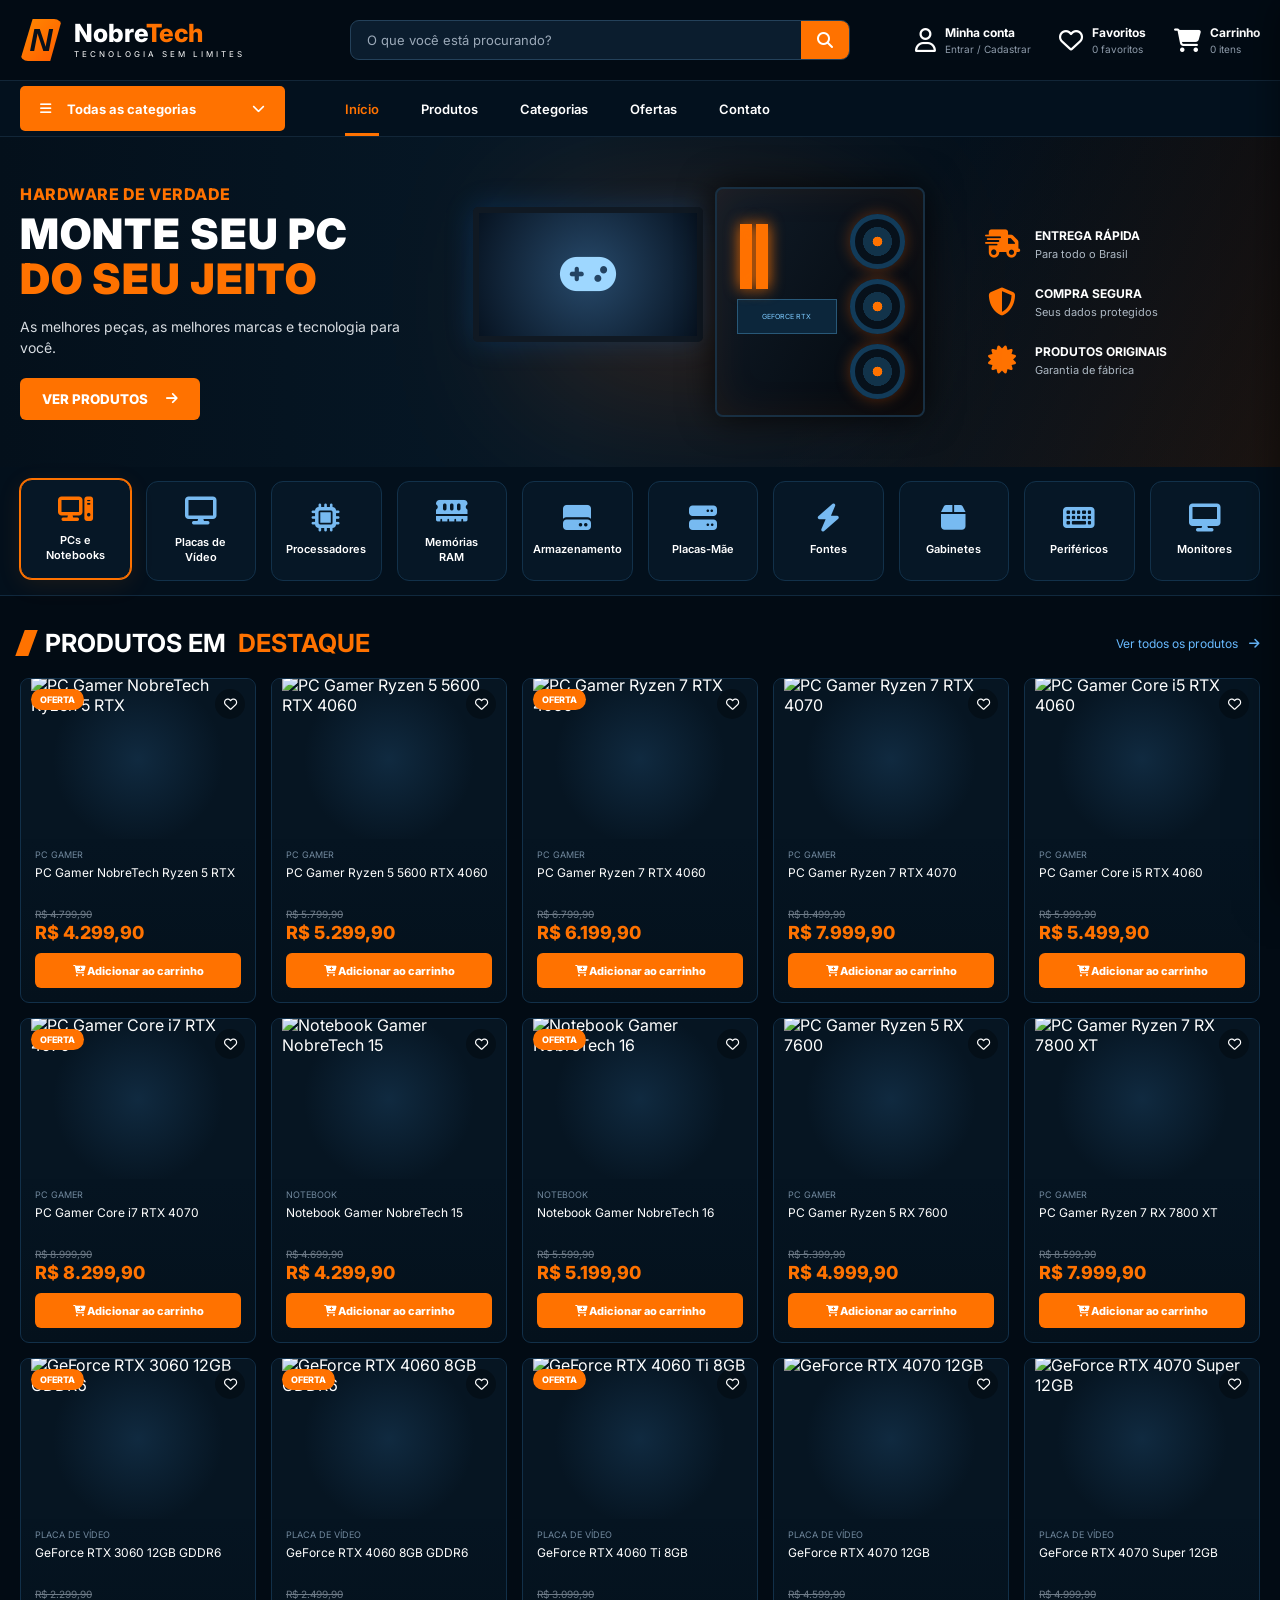
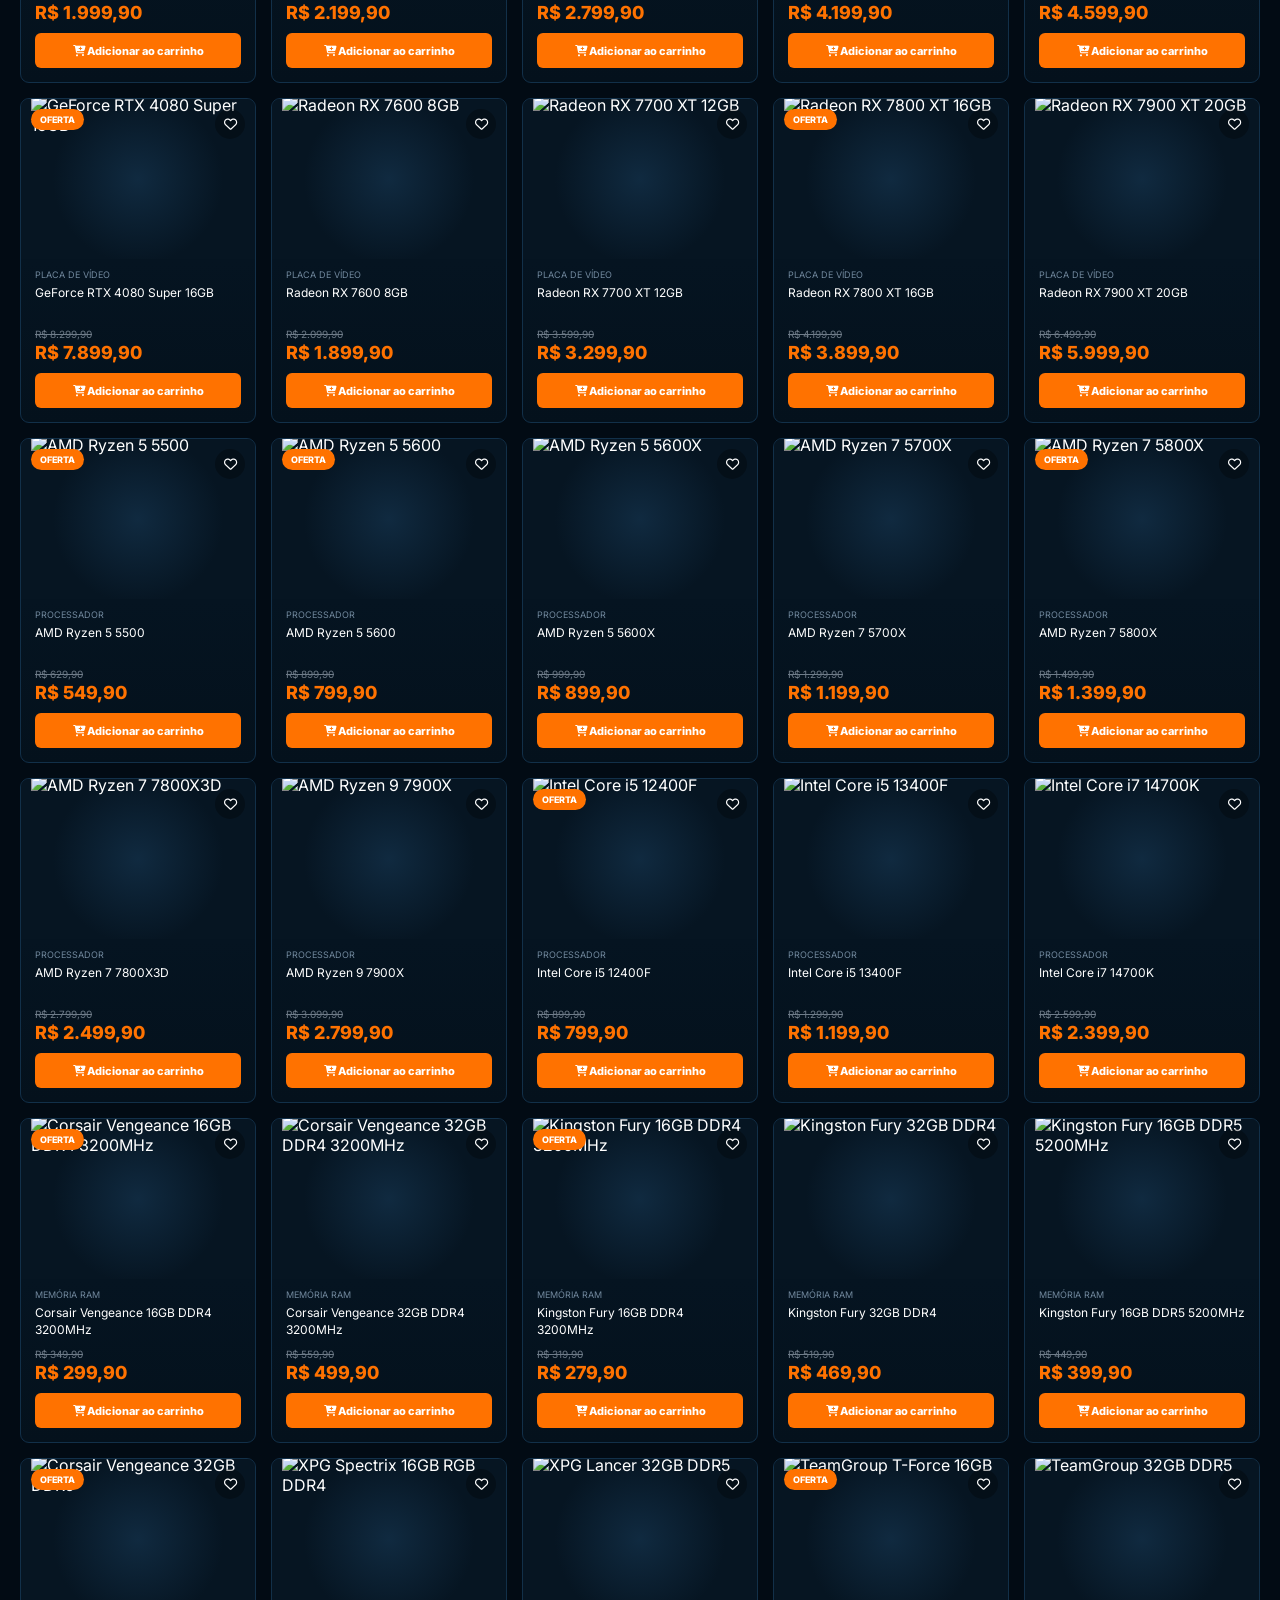
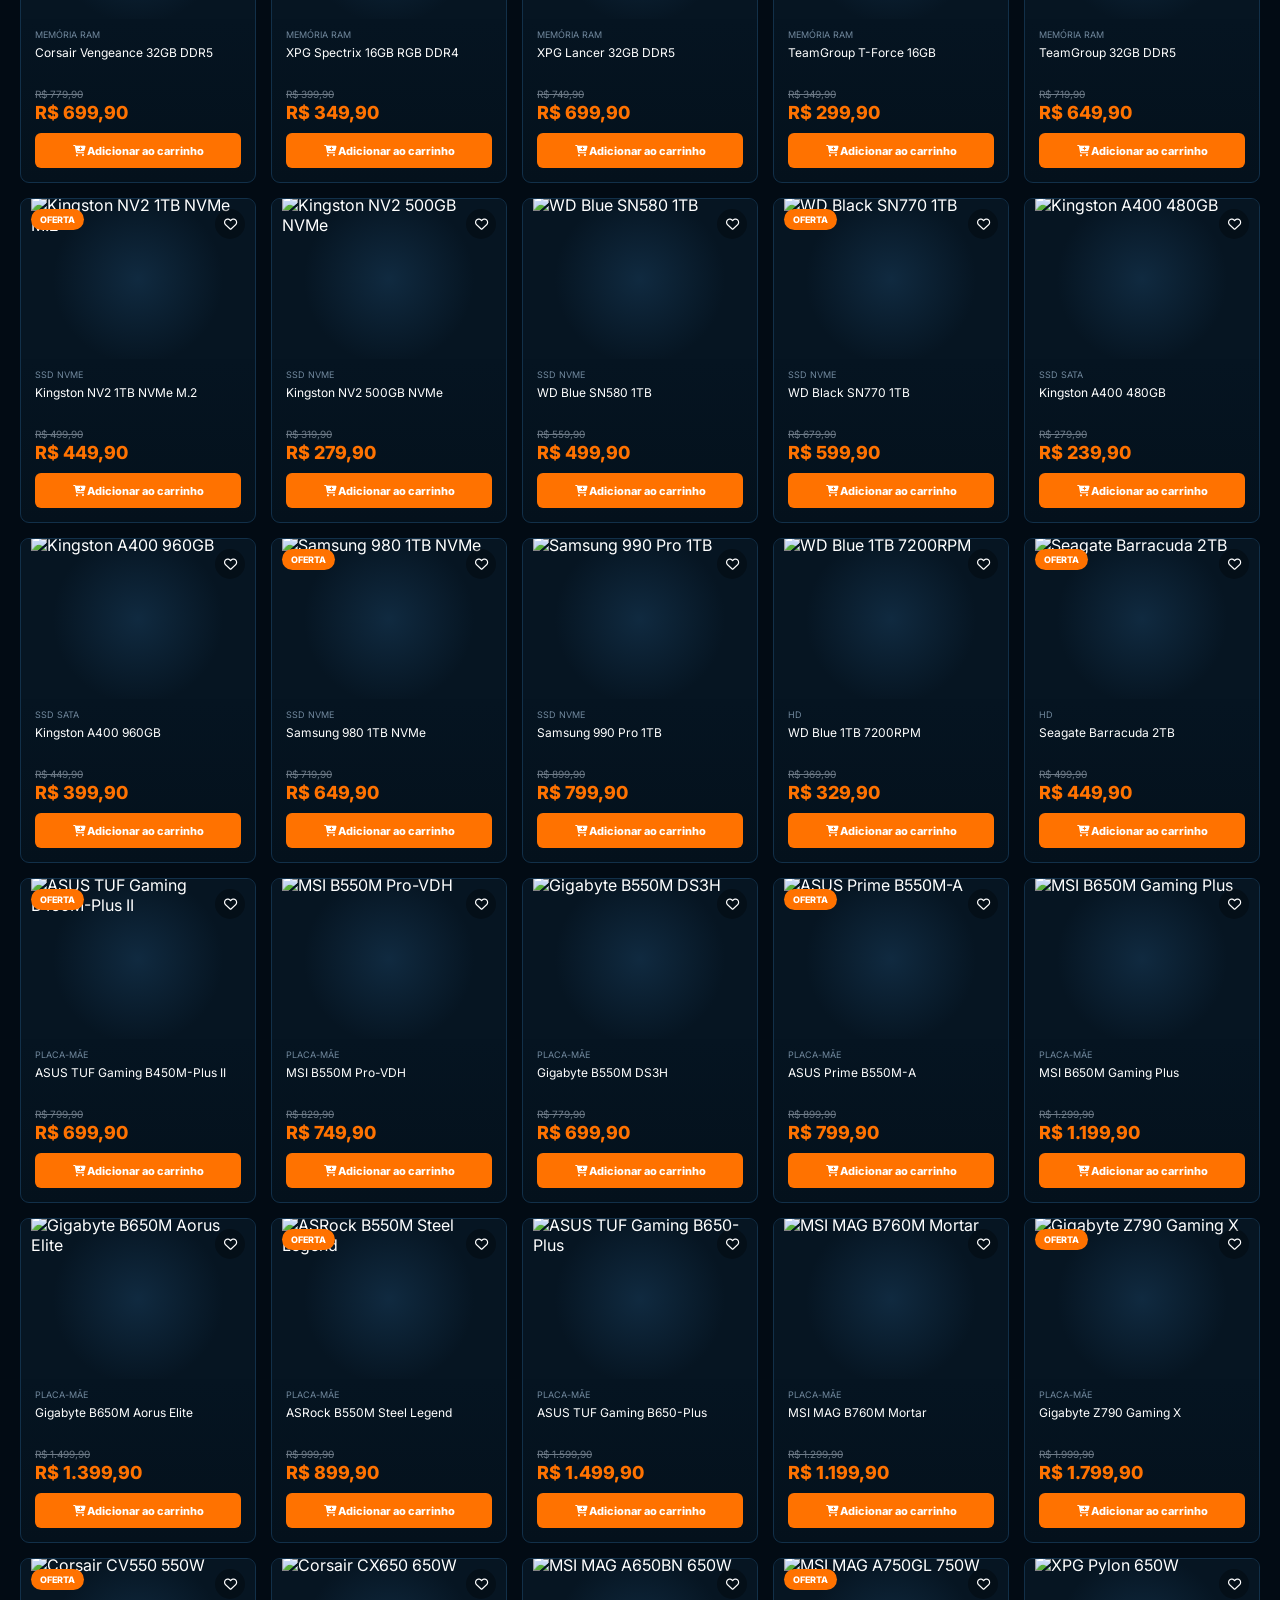
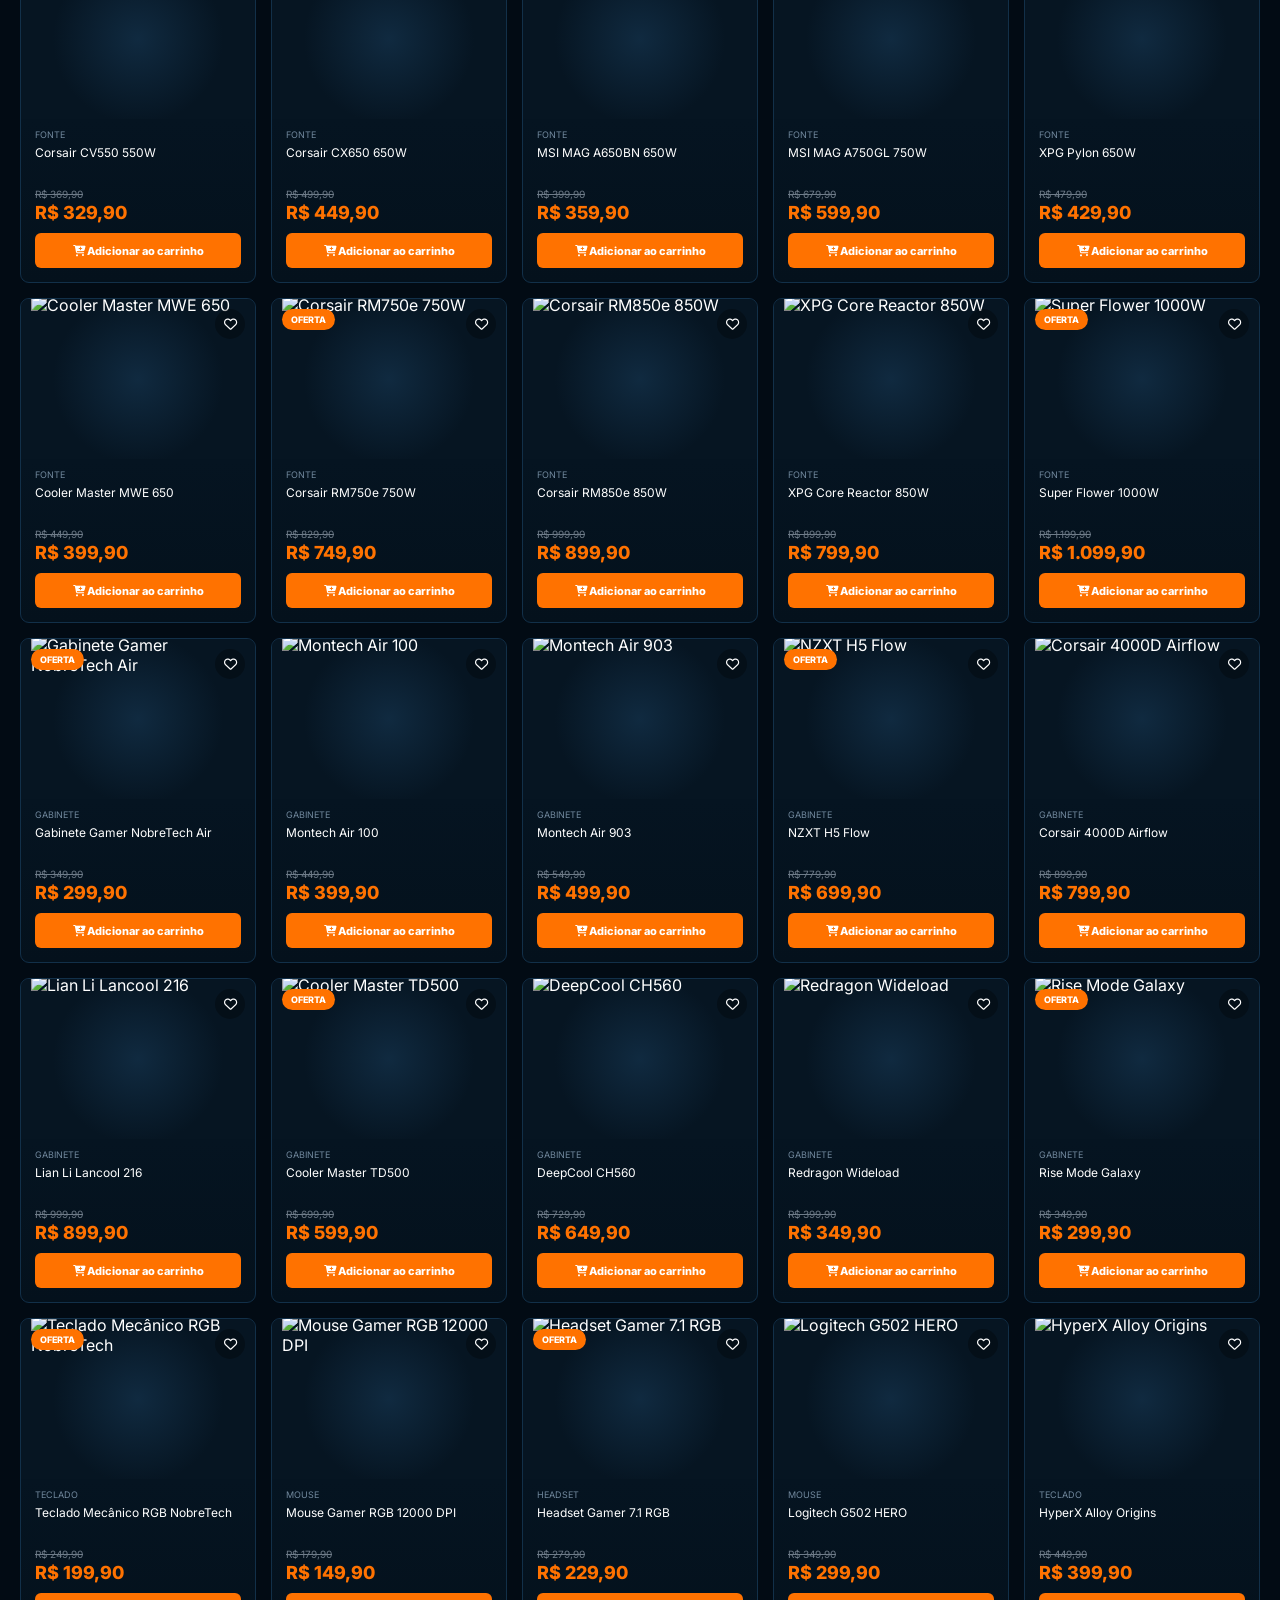
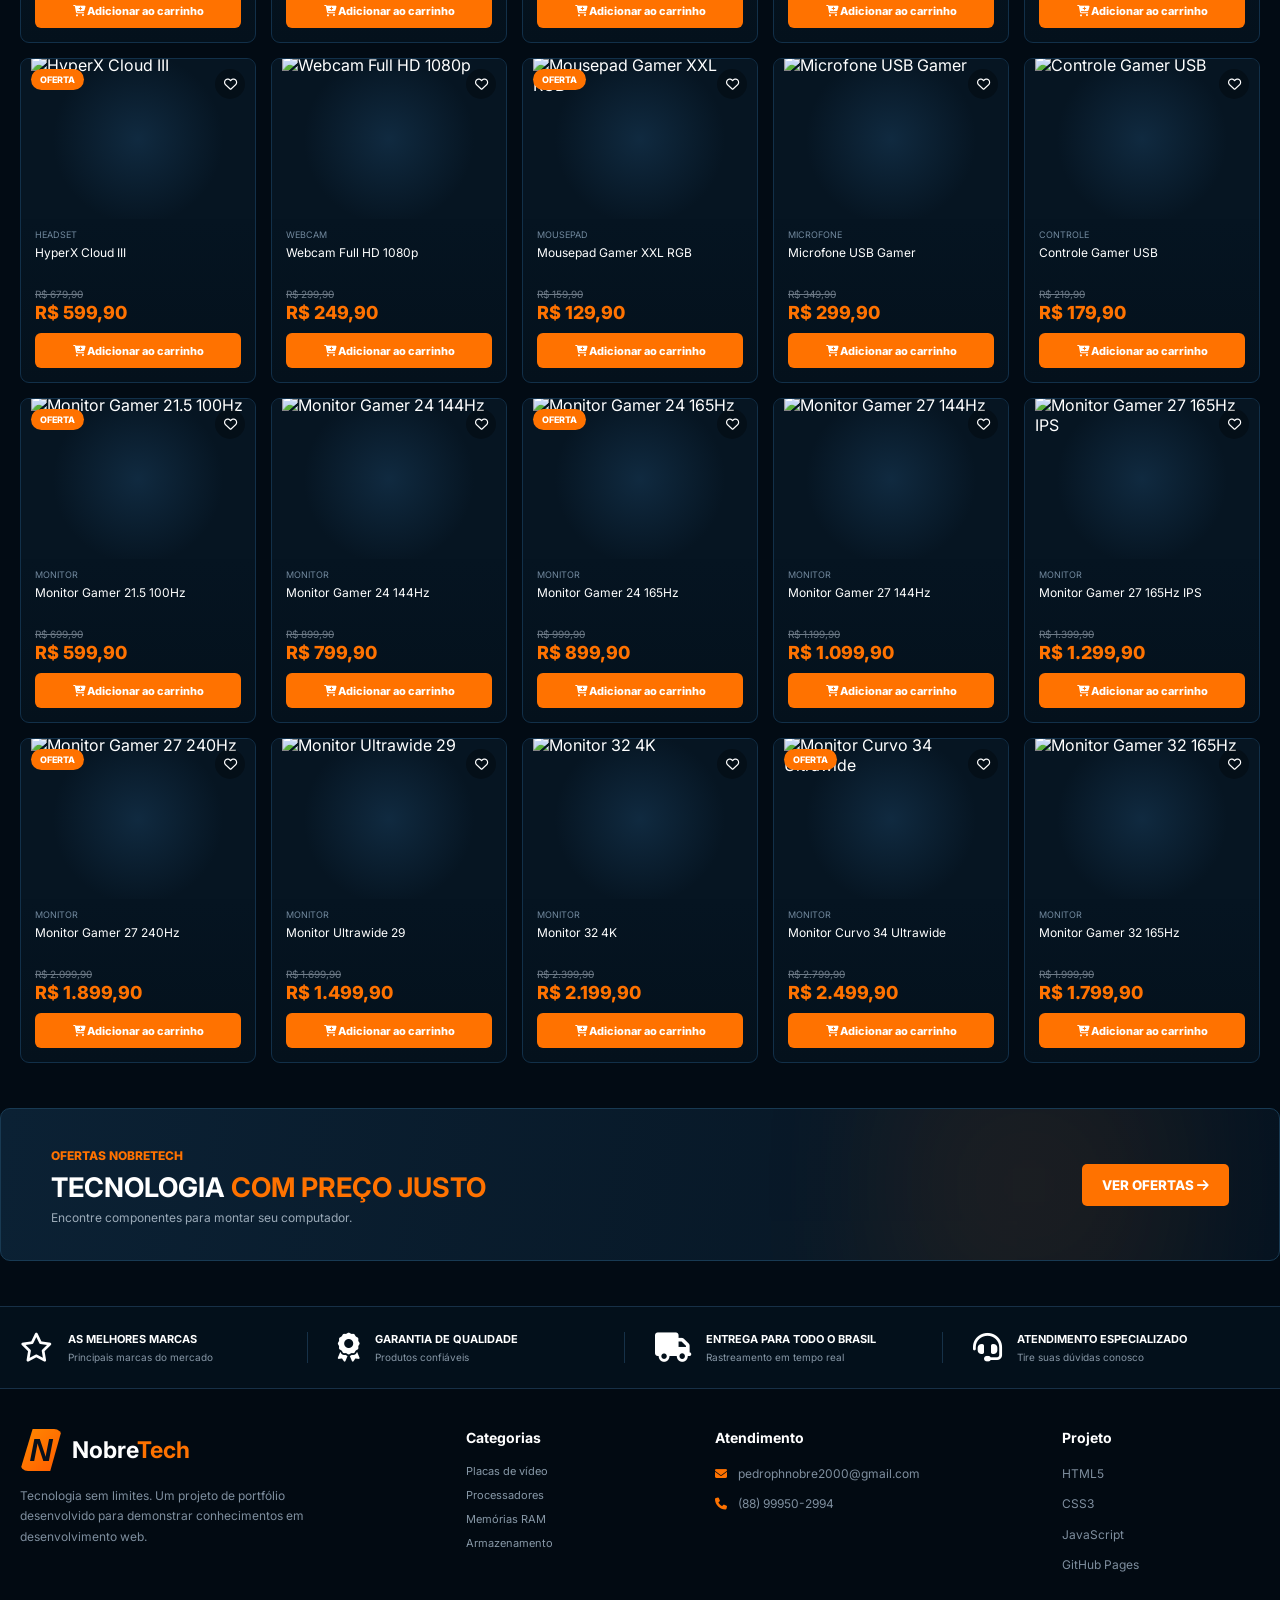
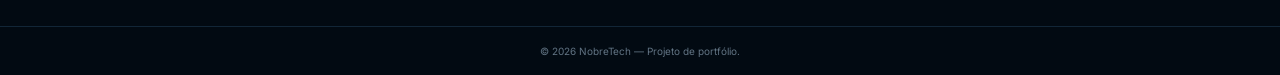
==== commit 78a891fb: "Implement product details modal in index.html Added a product details modal to the HTML structure." ====
--- a/index.html
+++ b/index.html
@@ -807,7 +807,29 @@
     ======================================================= -->
 
     <script src="./script.js"></script>
-
+<!-- Modal de Detalhes do Produto -->
+<div id="product-modal" class="modal">
+    <div class="modal-content">
+        <span class="close-modal">&times;</span>
+        <div class="modal-body">
+            <div class="modal-images">
+                <img id="modal-main-image" src="" alt="Produto">
+                <div id="modal-thumbnails" class="thumbnails-container"></div>
+            </div>
+            <div class="modal-details">
+                <h2 id="modal-title"></h2>
+                <p id="modal-category" class="modal-category-text"></p>
+                <div class="modal-prices">
+                    <span id="modal-old-price" class="old-price"></span>
+                    <span id="modal-price" class="current-price"></span>
+                </div>
+                <p id="modal-description" class="description-text"></p>
+                <ul id="modal-specs" class="specs-list"></ul>
+                <button id="modal-add-cart" class="btn-primary">Adicionar ao Carrinho</button>
+            </div>
+        </div>
+    </div>
+</div>
 </body>
 
 </html>
--- a/style.css
+++ b/style.css
@@ -1063,30 +1063,26 @@
 /* IMAGE */
 
 .product-image {
-
-    height: 180px;
-
-    display: flex;
-
+height: 160px;          
+    display: flex;
     justify-content: center;
-
-    align-items: center;
-
-    padding: 25px;
-
-    background:
-        radial-gradient(
-            circle,
-            #102a40 0,
-            #061522 60%
-        );
+    align-items: center;
+    padding: 10px;          
+    background: radial-gradient(
+        circle,
+        #102a40 0,
+        #061522 60%
+    );
+    overflow: hidden;
+    
+      
 }
 
 .product-image img {
 
     width: 100%;
 
-    height: 100%;
+    height: 120%;
 
     object-fit: contain;
 }
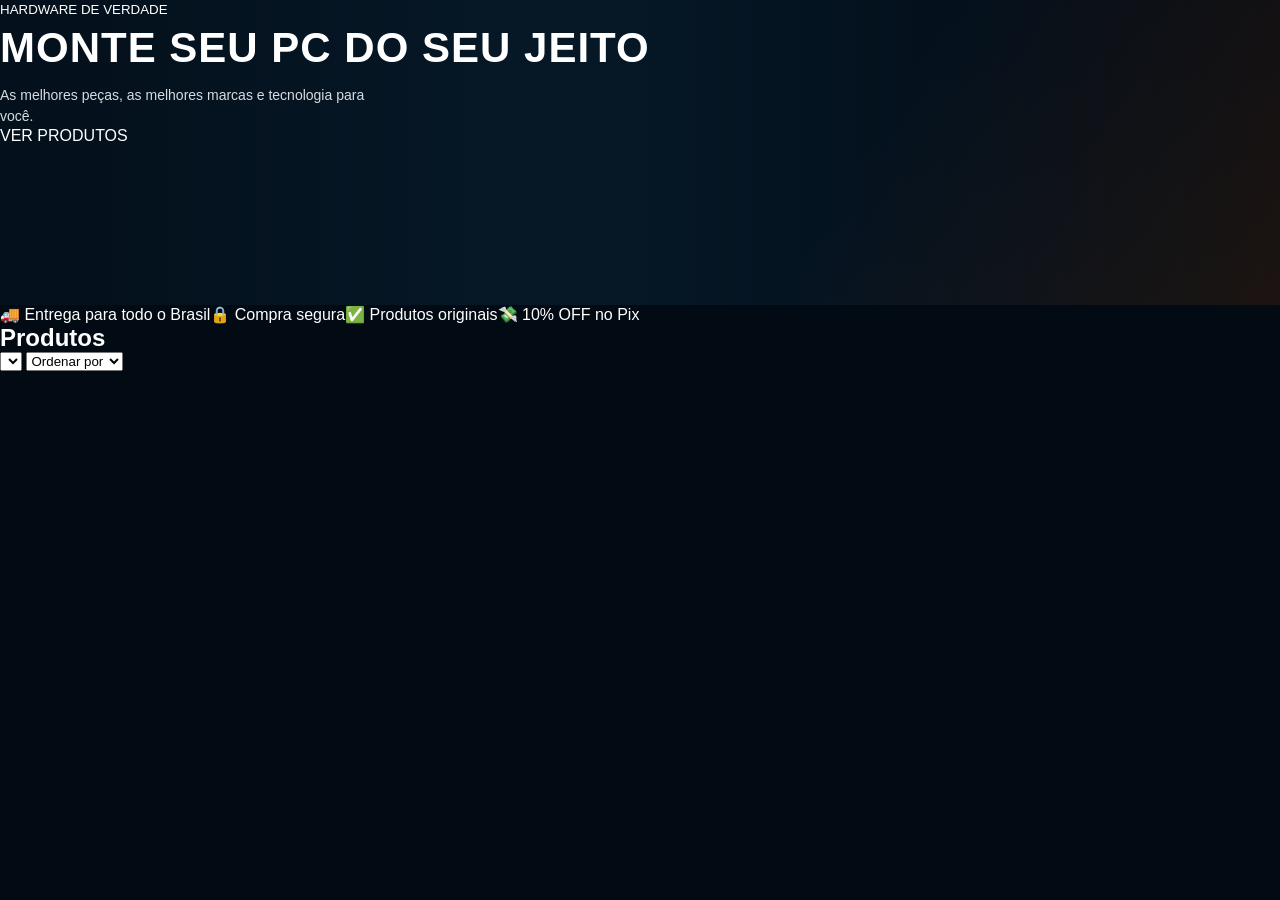
==== commit 13c6ab7b: "Update index.html" ====
--- a/index.html
+++ b/index.html
@@ -1,835 +1,7 @@
-<!DOCTYPE html>
-<html lang="pt-BR">
-
-<head>
-    <meta charset="UTF-8">
-
-    <meta name="viewport" content="width=device-width, initial-scale=1.0">
-
-    <meta name="description"
-        content="NobreTech - Hardware, computadores, periféricos e tecnologia.">
-
-    <title>NobreTech | Tecnologia sem limites</title>
-
-    <!-- Ícones -->
-    <link rel="stylesheet"
-        href="https://cdnjs.cloudflare.com/ajax/libs/font-awesome/6.5.2/css/all.min.css">
-
-    <!-- Fonte -->
-    <link rel="preconnect" href="https://fonts.googleapis.com">
-    <link rel="preconnect" href="https://fonts.gstatic.com" crossorigin>
-
-    <link href="https://fonts.googleapis.com/css2?family=Inter:wght@400;500;600;700;800;900&display=swap"
-        rel="stylesheet">
-
-    <!-- CSS -->
-    <link rel="stylesheet" href="style.css">
-</head>
-
-<body>
-
-    <!-- ======================================================
-         HEADER
-    ======================================================= -->
-
-    <header class="header">
-
-        <div class="header-container">
-
-            <!-- LOGO -->
-            <a href="#" class="logo">
-
-                <div class="logo-n">
-                    N
-                </div>
-
-                <div class="logo-text">
-                    <strong>Nobre<span>Tech</span></strong>
-                    <small>TECNOLOGIA SEM LIMITES</small>
-                </div>
-
-            </a>
-
-
-            <!-- PESQUISA -->
-            <div class="search-container">
-
-                <input
-                    type="text"
-                    id="searchInput"
-                    placeholder="O que você está procurando?">
-
-                <button id="searchButton">
-                    <i class="fa-solid fa-magnifying-glass"></i>
-                </button>
-
-            </div>
-
-
-            <!-- CONTA -->
-            <div class="header-actions">
-
-                <button class="header-action" id="accountButton">
-
-                    <i class="fa-regular fa-user"></i>
-
-                    <div>
-                        <strong id="accountName">Minha conta</strong>
-                        <small id="accountStatus">Entrar / Cadastrar</small>
-                    </div>
-
-                </button>
-
-
-                <button class="header-action" id="favoritesButton">
-
-                    <i class="fa-regular fa-heart"></i>
-
-                    <div>
-                        <strong>Favoritos</strong>
-                        <small>
-                            <span id="favoriteCount">0</span> favoritos
-                        </small>
-                    </div>
-
-                </button>
-
-
-                <button class="header-action cart-button" id="cartButton">
-
-                    <i class="fa-solid fa-cart-shopping"></i>
-
-                    <div>
-                        <strong>Carrinho</strong>
-                        <small>
-                            <span id="cartCount">0</span> itens
-                        </small>
-                    </div>
-
-                </button>
-
-            </div>
-
-        </div>
-
-
-        <!-- ==================================================
-             MENU
-        =================================================== -->
-
-        <nav class="main-nav">
-
-            <div class="nav-container">
-
-                <button class="category-button" id="categoryButton">
-
-                    <i class="fa-solid fa-bars"></i>
-
-                    Todas as categorias
-
-                    <i class="fa-solid fa-chevron-down"></i>
-
-                </button>
-
-
-                <div class="nav-links">
-
-                    <a href="#" class="active">Início</a>
-
-                    <a href="#products">Produtos</a>
-
-                    <a href="#categories">Categorias</a>
-
-                    <a href="#offers">Ofertas</a>
-
-                    <a href="#contact">Contato</a>
-
-                </div>
-
-            </div>
-
-        </nav>
-
-    </header>
-
-
-    <!-- ======================================================
-         MENU DE CATEGORIAS
-    ======================================================= -->
-
-    <div class="category-dropdown" id="categoryDropdown">
-
-        <button data-category="all">
-            <i class="fa-solid fa-border-all"></i>
-            Todos os produtos
-        </button>
-
-        <button data-category="pc">
-            <i class="fa-solid fa-computer"></i>
-            PCs e Notebooks
-        </button>
-
-        <button data-category="gpu">
-            <i class="fa-solid fa-display"></i>
-            Placas de Vídeo
-        </button>
-
-        <button data-category="cpu">
-            <i class="fa-solid fa-microchip"></i>
-            Processadores
-        </button>
-
-        <button data-category="ram">
-            <i class="fa-solid fa-memory"></i>
-            Memórias RAM
-        </button>
-
-        <button data-category="storage">
-            <i class="fa-solid fa-hard-drive"></i>
-            Armazenamento
-        </button>
-
-        <button data-category="motherboard">
-            <i class="fa-solid fa-server"></i>
-            Placas-Mãe
-        </button>
-
-        <button data-category="psu">
-            <i class="fa-solid fa-bolt"></i>
-            Fontes
-        </button>
-
-        <button data-category="case">
-            <i class="fa-solid fa-box"></i>
-            Gabinetes
-        </button>
-
-        <button data-category="peripherals">
-            <i class="fa-solid fa-keyboard"></i>
-            Periféricos
-        </button>
-
-        <button data-category="monitor">
-            <i class="fa-solid fa-desktop"></i>
-            Monitores
-        </button>
-
-    </div>
-
-
-    <!-- ======================================================
-         HERO
-    ======================================================= -->
-
-    <main>
-
-        <section class="hero">
-
-            <div class="hero-background"></div>
-
-            <div class="hero-container">
-
-                <div class="hero-content">
-
-                    <span class="hero-small">
-                        HARDWARE DE VERDADE
-                    </span>
-
-                    <h1>
-                        MONTE SEU PC
-                        <span>DO SEU JEITO</span>
-                    </h1>
-
-                    <p>
-                        As melhores peças, as melhores marcas
-                        e tecnologia para você.
-                    </p>
-
-                    <button class="primary-button" onclick="scrollToProducts()">
-                        VER PRODUTOS
-                        <i class="fa-solid fa-arrow-right"></i>
-                    </button>
-
-                </div>
-
-
-                <div class="hero-image">
-
-                    <div class="pc-glow"></div>
-
-                    <div class="fake-monitor">
-                        <i class="fa-solid fa-gamepad"></i>
-                    </div>
-
-                    <div class="fake-pc">
-
-                        <div class="pc-fan fan-one"></div>
-                        <div class="pc-fan fan-two"></div>
-                        <div class="pc-fan fan-three"></div>
-
-                        <div class="pc-gpu">
-                            GEFORCE RTX
-                        </div>
-
-                        <div class="pc-ram"></div>
-                        <div class="pc-ram second"></div>
-
-                    </div>
-
-                </div>
-
-
-                <div class="hero-benefits">
-
-                    <div class="benefit">
-
-                        <i class="fa-solid fa-truck-fast"></i>
-
-                        <div>
-                            <strong>ENTREGA RÁPIDA</strong>
-                            <span>Para todo o Brasil</span>
-                        </div>
-
-                    </div>
-
-
-                    <div class="benefit">
-
-                        <i class="fa-solid fa-shield-halved"></i>
-
-                        <div>
-                            <strong>COMPRA SEGURA</strong>
-                            <span>Seus dados protegidos</span>
-                        </div>
-
-                    </div>
-
-
-                    <div class="benefit">
-
-                        <i class="fa-solid fa-certificate"></i>
-
-                        <div>
-                            <strong>PRODUTOS ORIGINAIS</strong>
-                            <span>Garantia de fábrica</span>
-                        </div>
-
-                    </div>
-
-                </div>
-
-            </div>
-
-        </section>
-
-
-        <!-- ==================================================
-             CATEGORIAS
-        =================================================== -->
-
-        <section class="categories-section" id="categories">
-
-            <div class="categories-container" id="categoryCards">
-
-                <button class="category-card active" data-category="pc">
-                    <i class="fa-solid fa-computer"></i>
-                    <span>PCs e<br>Notebooks</span>
-                </button>
-
-                <button class="category-card" data-category="gpu">
-                    <i class="fa-solid fa-display"></i>
-                    <span>Placas de<br>Vídeo</span>
-                </button>
-
-                <button class="category-card" data-category="cpu">
-                    <i class="fa-solid fa-microchip"></i>
-                    <span>Processadores</span>
-                </button>
-
-                <button class="category-card" data-category="ram">
-                    <i class="fa-solid fa-memory"></i>
-                    <span>Memórias<br>RAM</span>
-                </button>
-
-                <button class="category-card" data-category="storage">
-                    <i class="fa-solid fa-hard-drive"></i>
-                    <span>Armazenamento</span>
-                </button>
-
-                <button class="category-card" data-category="motherboard">
-                    <i class="fa-solid fa-server"></i>
-                    <span>Placas-Mãe</span>
-                </button>
-
-                <button class="category-card" data-category="psu">
-                    <i class="fa-solid fa-bolt"></i>
-                    <span>Fontes</span>
-                </button>
-
-                <button class="category-card" data-category="case">
-                    <i class="fa-solid fa-box"></i>
-                    <span>Gabinetes</span>
-                </button>
-
-                <button class="category-card" data-category="peripherals">
-                    <i class="fa-solid fa-keyboard"></i>
-                    <span>Periféricos</span>
-                </button>
-
-                <button class="category-card" data-category="monitor">
-                    <i class="fa-solid fa-desktop"></i>
-                    <span>Monitores</span>
-                </button>
-
-            </div>
-
-        </section>
-
-
-        <!-- ==================================================
-             PRODUTOS
-        =================================================== -->
-
-        <section class="products-section" id="products">
-
-            <div class="section-header">
-
-                <h2>
-                    <span></span>
-                    PRODUTOS EM <strong>DESTAQUE</strong>
-                </h2>
-
-                <button id="showAllProducts">
-                    Ver todos os produtos
-                    <i class="fa-solid fa-arrow-right"></i>
-                </button>
-
-            </div>
-
-
-            <div class="products-grid" id="productsGrid"></div>
-
-
-            <div class="empty-products" id="emptyProducts">
-
-                <i class="fa-solid fa-box-open"></i>
-
-                <h3>Nenhum produto encontrado</h3>
-
-                <p>
-                    Tente pesquisar por outro termo.
-                </p>
-
-            </div>
-
-        </section>
-
-
-        <!-- ==================================================
-             OFERTAS
-        =================================================== -->
-
-        <section class="offer-banner" id="offers">
-
-            <div>
-
-                <span>OFERTAS NOBRETECH</span>
-
-                <h2>
-                    TECNOLOGIA
-                    <strong>COM PREÇO JUSTO</strong>
-                </h2>
-
-                <p>
-                    Encontre componentes para montar seu computador.
-                </p>
-
-            </div>
-
-            <button onclick="filterOffers()">
-                VER OFERTAS
-                <i class="fa-solid fa-arrow-right"></i>
-            </button>
-
-        </section>
-
-
-        <!-- ==================================================
-             DIFERENCIAIS
-        =================================================== -->
-
-        <section class="advantages">
-
-            <div class="advantage">
-
-                <i class="fa-regular fa-star"></i>
-
-                <div>
-                    <strong>AS MELHORES MARCAS</strong>
-                    <span>Principais marcas do mercado</span>
-                </div>
-
-            </div>
-
-
-            <div class="advantage">
-
-                <i class="fa-solid fa-award"></i>
-
-                <div>
-                    <strong>GARANTIA DE QUALIDADE</strong>
-                    <span>Produtos confiáveis</span>
-                </div>
-
-            </div>
-
-
-            <div class="advantage">
-
-                <i class="fa-solid fa-truck"></i>
-
-                <div>
-                    <strong>ENTREGA PARA TODO O BRASIL</strong>
-                    <span>Rastreamento em tempo real</span>
-                </div>
-
-            </div>
-
-
-            <div class="advantage">
-
-                <i class="fa-solid fa-headset"></i>
-
-                <div>
-                    <strong>ATENDIMENTO ESPECIALIZADO</strong>
-                    <span>Tire suas dúvidas conosco</span>
-                </div>
-
-            </div>
-
-        </section>
-
-    </main>
-
-
-    <!-- ======================================================
-         FOOTER
-    ======================================================= -->
-
-    <footer id="contact">
-
-        <div class="footer-container">
-
-            <div class="footer-column">
-
-                <div class="footer-logo">
-                    <div class="logo-n">N</div>
-
-                    <strong>
-                        Nobre<span>Tech</span>
-                    </strong>
-                </div>
-
-                <p>
-                    Tecnologia sem limites.
-                    Um projeto de portfólio desenvolvido
-                    para demonstrar conhecimentos em
-                    desenvolvimento web.
-                </p>
-
-            </div>
-
-
-            <div class="footer-column">
-
-                <h3>Categorias</h3>
-
-                <button onclick="filterCategory('gpu')">
-                    Placas de vídeo
-                </button>
-
-                <button onclick="filterCategory('cpu')">
-                    Processadores
-                </button>
-
-                <button onclick="filterCategory('ram')">
-                    Memórias RAM
-                </button>
-
-                <button onclick="filterCategory('storage')">
-                    Armazenamento
-                </button>
-
-            </div>
-
-
-            <div class="footer-column">
-
-                <h3>Atendimento</h3>
-
-                <p>
-                    <i class="fa-solid fa-envelope"></i>
-                    pedrophnobre2000@gmail.com
-                </p>
-
-                <p>
-                    <i class="fa-solid fa-phone"></i>
-                    (88) 99950-2994
-                </p>
-
-            </div>
-
-
-            <div class="footer-column">
-
-                <h3>Projeto</h3>
-
-                <p>
-                    HTML5
-                </p>
-
-                <p>
-                    CSS3
-                </p>
-
-                <p>
-                    JavaScript
-                </p>
-
-                <p>
-                    GitHub Pages
-                </p>
-
-            </div>
-
-        </div>
-
-
-        <div class="footer-bottom">
-
-            © 2026 NobreTech — Projeto de portfólio.
-
-        </div>
-
-    </footer>
-
-
-    <!-- ======================================================
-         CARRINHO LATERAL
-    ======================================================= -->
-
-    <aside class="cart-sidebar" id="cartSidebar">
-
-        <div class="cart-header">
-
-            <div>
-                <h2>Meu carrinho</h2>
-
-                <span>
-                    <span id="sidebarCartCount">0</span> produtos
-                </span>
-            </div>
-
-            <button id="closeCart">
-                <i class="fa-solid fa-xmark"></i>
-            </button>
-
-        </div>
-
-
-        <!-- ESSA ÁREA TEM ROLAGEM -->
-        <div class="cart-items" id="cartItems"></div>
-
-
-        <div class="cart-footer">
-
-            <div class="cart-total">
-
-                <span>Total:</span>
-
-                <strong id="cartTotal">
-                    R$ 0,00
-                </strong>
-
-            </div>
-
-            <button class="checkout-button" id="checkoutButton">
-
-                FINALIZAR PEDIDO
-
-                <i class="fa-solid fa-arrow-right"></i>
-
-            </button>
-
-            <button class="continue-button" id="continueShopping">
-                Continuar comprando
-            </button>
-
-        </div>
-
-    </aside>
-
-
-    <!-- FUNDO ESCURO DO CARRINHO -->
-    <div class="overlay" id="overlay"></div>
-
-
-    <!-- ======================================================
-         MODAL DE LOGIN
-    ======================================================= -->
-
-    <div class="modal" id="accountModal">
-
-        <div class="modal-box">
-
-            <button class="modal-close" id="closeAccount">
-                <i class="fa-solid fa-xmark"></i>
-            </button>
-
-
-            <div class="modal-title">
-
-                <div class="modal-icon">
-                    <i class="fa-solid fa-user"></i>
-                </div>
-
-                <h2 id="accountTitle">
-                    Minha conta
-                </h2>
-
-            </div>
-
-
-            <!-- LOGIN -->
-
-            <form id="loginForm">
-
-                <label>
-                    E-mail
-                </label>
-
-                <input
-                    type="email"
-                    id="loginEmail"
-                    placeholder="seu@email.com"
-                    required>
-
-
-                <label>
-                    Senha
-                </label>
-
-                <input
-                    type="password"
-                    id="loginPassword"
-                    placeholder="Digite sua senha"
-                    required>
-
-
-                <button type="submit" class="modal-button">
-                    ENTRAR
-                </button>
-
-                <p class="switch-form">
-
-                    Ainda não possui conta?
-
-                    <button type="button" id="showRegister">
-                        Criar conta
-                    </button>
-
-                </p>
-
-            </form>
-
-
-            <!-- CADASTRO -->
-
-            <form id="registerForm" class="hidden">
-
-                <label>
-                    Nome
-                </label>
-
-                <input
-                    type="text"
-                    id="registerName"
-                    placeholder="Seu nome"
-                    required>
-
-
-                <label>
-                    E-mail
-                </label>
-
-                <input
-                    type="email"
-                    id="registerEmail"
-                    placeholder="seu@email.com"
-                    required>
-
-
-                <label>
-                    Senha
-                </label>
-
-                <input
-                    type="password"
-                    id="registerPassword"
-                    placeholder="Crie uma senha"
-                    required>
-
-
-                <button type="submit" class="modal-button">
-                    CADASTRAR
-                </button>
-
-
-                <p class="switch-form">
-
-                    Já possui conta?
-
-                    <button type="button" id="showLogin">
-                        Fazer login
-                    </button>
-
-                </p>
-
-            </form>
-
-        </div>
-
-    </div>
-
-
-    <!-- ======================================================
-         JAVASCRIPT
-    ======================================================= -->
-
-    <script src="./script.js"></script>
-<!-- Modal de Detalhes do Produto -->
-<div id="product-modal" class="modal">
-    <div class="modal-content">
-        <span class="close-modal">&times;</span>
-        <div class="modal-body">
-            <div class="modal-images">
-                <img id="modal-main-image" src="" alt="Produto">
-                <div id="modal-thumbnails" class="thumbnails-container"></div>
-            </div>
-            <div class="modal-details">
-                <h2 id="modal-title"></h2>
-                <p id="modal-category" class="modal-category-text"></p>
-                <div class="modal-prices">
-                    <span id="modal-old-price" class="old-price"></span>
-                    <span id="modal-price" class="current-price"></span>
-                </div>
-                <p id="modal-description" class="description-text"></p>
-                <ul id="modal-specs" class="specs-list"></ul>
-                <button id="modal-add-cart" class="btn-primary">Adicionar ao Carrinho</button>
-            </div>
-        </div>
-    </div>
-</div>
-</body>
-
-</html>
+<!DOCTYPE html><html lang="pt-BR"><head><meta charset="utf-8"><meta name="viewport" content="width=device-width,initial-scale=1"><title>NobreTech | Tecnologia sem limites</title><meta name="description" content="NobreTech - Hardware, computadores, periféricos e tecnologia."><link rel="stylesheet" href="style.css"></head><body>
+<div id="hdr"></div>
+<section class="hero"><div><small>HARDWARE DE VERDADE</small><h1>MONTE SEU PC DO SEU JEITO</h1><p>As melhores peças, as melhores marcas e tecnologia para você.</p><a class="btn" href="#produtos">VER PRODUTOS</a></div></section>
+<div class="perks"><span>🚚 Entrega para todo o Brasil</span><span>🔒 Compra segura</span><span>✅ Produtos originais</span><span>💸 10% OFF no Pix</span></div>
+<main class="wrap"><div class="bar"><h2 id="produtos">Produtos</h2><div><select id="cat"></select> <select id="ord"><option value="">Ordenar por</option><option value="asc">Menor preço</option><option value="desc">Maior preço</option></select></div></div><div class="grid" id="grid"></div></main>
+<div id="ftr"></div>
+<script src="produtos.js"></script><script src="app.js"></script><script>listar()</script></body></html>
--- a/style.css
+++ b/style.css
@@ -2193,3 +2193,92 @@
         font-size: 34px;
     }
 }
+/* Modal de Detalhes */
+.modal {
+    display: none;
+    position: fixed;
+    z-index: 2000;
+    left: 0;
+    top: 0;
+    width: 100%;
+    height: 100%;
+    background-color: rgba(0, 0, 0, 0.8);
+    backdrop-filter: blur(5px);
+}
+
+.modal-content {
+    background-color: #0d1f2d;
+    color: #fff;
+    margin: 5% auto;
+    padding: 25px;
+    border: 1px solid #1a3850;
+    border-radius: 12px;
+    width: 80%;
+    max-width: 900px;
+    position: relative;
+}
+
+.close-modal {
+    position: absolute;
+    right: 20px;
+    top: 15px;
+    color: #aaa;
+    font-size: 28px;
+    font-weight: bold;
+    cursor: pointer;
+}
+
+.close-modal:hover {
+    color: #ff6b00;
+}
+
+.modal-body {
+    display: flex;
+    gap: 30px;
+    margin-top: 15px;
+}
+
+.modal-images {
+    flex: 1;
+    text-align: center;
+}
+
+.modal-images #modal-main-image {
+    max-width: 100%;
+    height: 250px;
+    object-fit: contain;
+    background: #061522;
+    padding: 15px;
+    border-radius: 8px;
+}
+
+.thumbnails-container {
+    display: flex;
+    gap: 10px;
+    justify-content: center;
+    margin-top: 15px;
+}
+
+.thumbnails-container img {
+    width: 60px;
+    height: 60px;
+    object-fit: contain;
+    background: #061522;
+    border: 1px solid #1a3850;
+    border-radius: 6px;
+    cursor: pointer;
+}
+
+.thumbnails-container img:hover {
+    border-color: #ff6b00;
+}
+
+.modal-details {
+    flex: 1;
+}
+
+.specs-list {
+    margin: 15px 0;
+    padding-left: 20px;
+    color: #b0c4de;
+}
